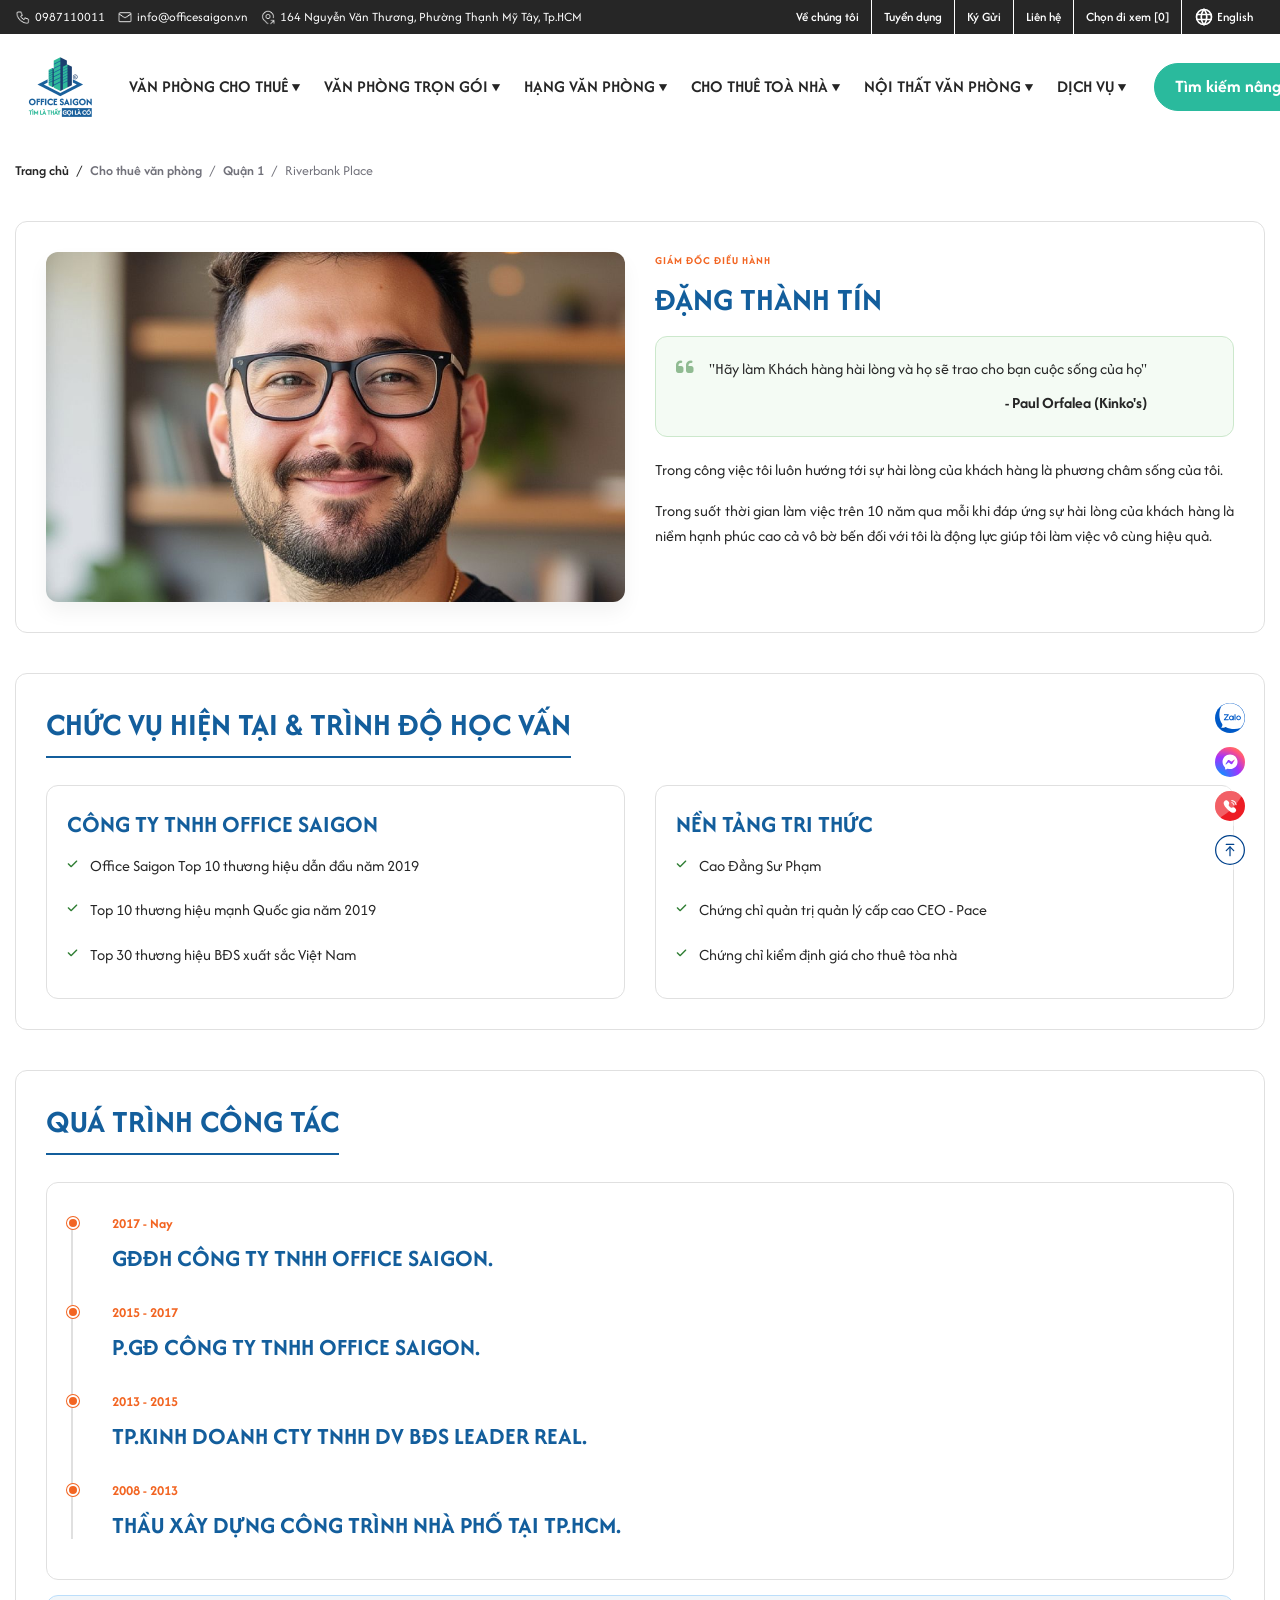
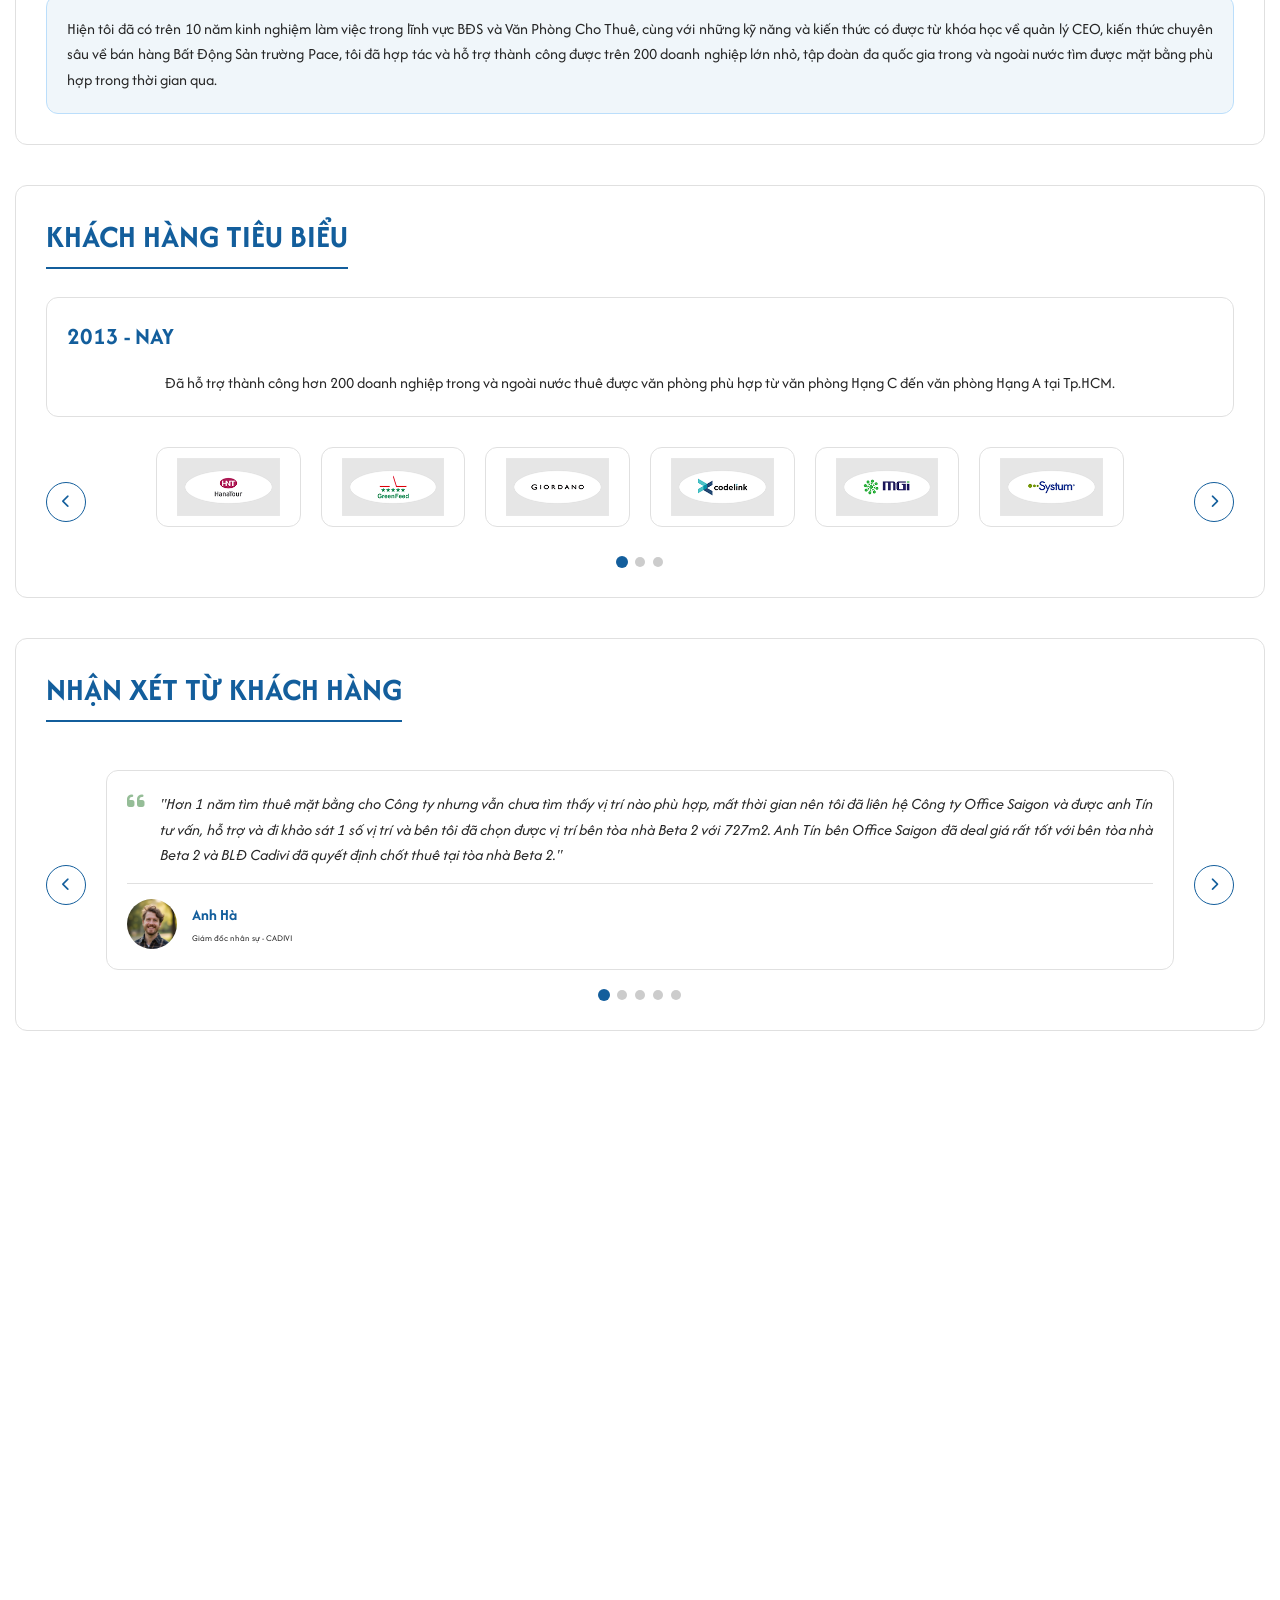
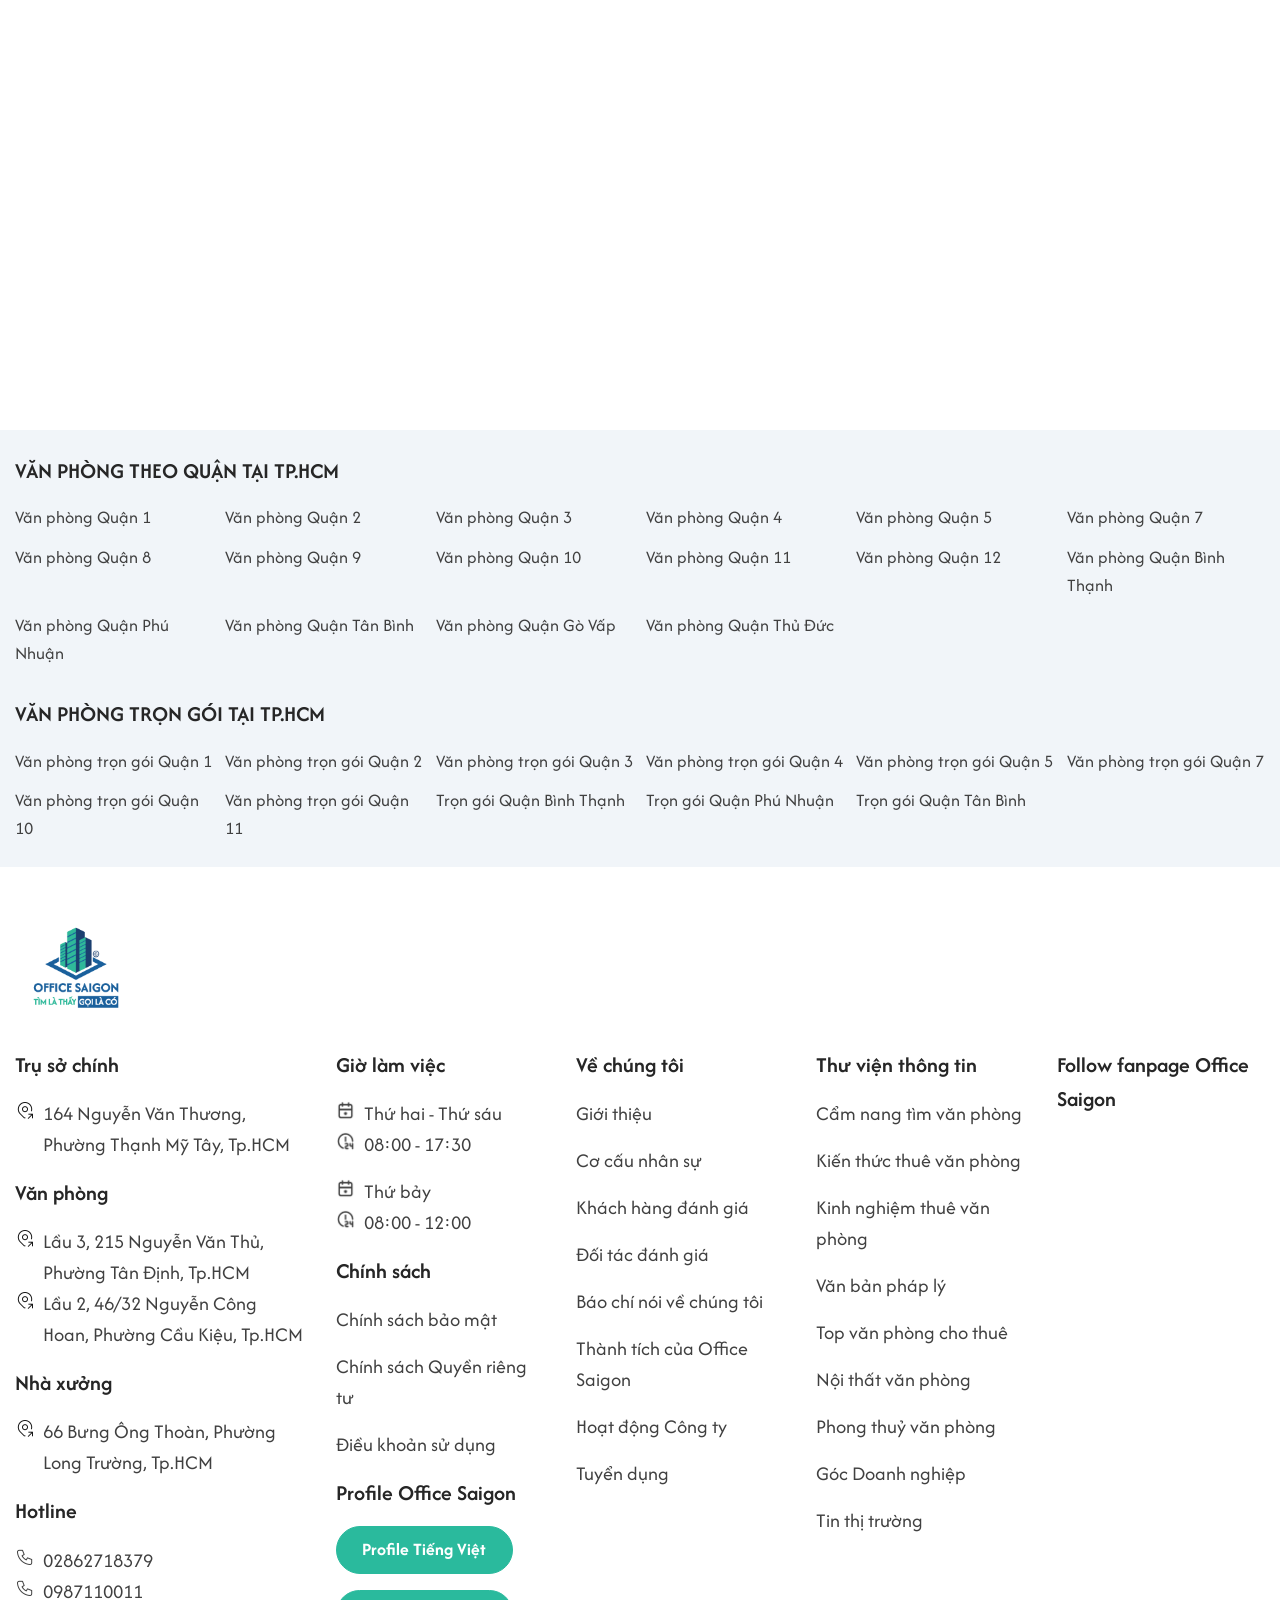
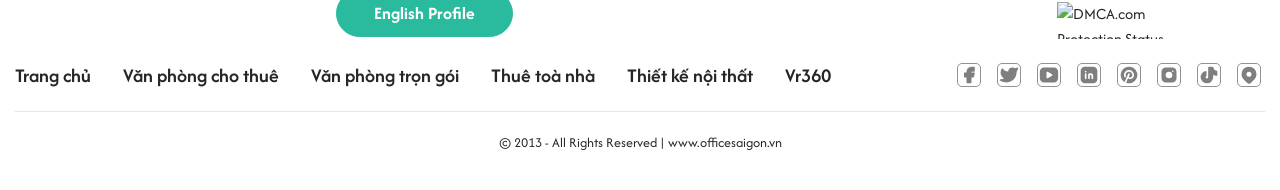
==== index.html @ 9b139719 "first commit" ====
<!DOCTYPE html>
<html lang="vi">

<head itemid="https://www.officesaigon.vn/toa-nha-le-meridien-saigon.html">
  <meta charset="utf-8">
  <meta name="viewport" content="width=device-width, initial-scale=1.0" />
  <meta http-equiv="Content-Type" content="text/html; charset=UTF-8">
  <meta http-equiv="X-UA-Compatible" content="IE=edge">
  <link rel="alternate" href="https://www.officesaigon.vn/toa-nha-le-meridien-saigon.html" hreflang="vi" />
  <link rel="alternate" href="https://www.officeforrent.vn/le-meridien-saigon.html" hreflang="en" />
  <script type="text/javascript">
    var root = ''
      , $current_url = 'https://www.officesaigon.vn/toa-nha-le-meridien-saigon.html'
      , id_ass = 'MTg3OF9fX19fY29udGVudF9fX19fMQ';
  </script>
  <title>Đặng Thành Tín | Giám đốc điều hành Office Saigon</title>

  <style>
    * {
      font-family: 'Afacad', sans-serif !important;
    }
  </style>
  <style>
    i.fa,
    i.fas,
    i.far,
    i.fal,
    i.fab,
    i[class^="fa-"],
    i[class*=" fa-"] {
      font-family: 'MyFontFontAwesome', 'Font Awesome 6 Pro', sans-serif !important;
    }
  </style>
  <link rel="stylesheet" href="./template/Default/assets/font/Afacad/stylesheet1.css">
  <link rel="stylesheet" href="./template/Default/assets/library/fontawesome/css/all.css">
  <link rel="stylesheet" href="./template/Default/assets/library/fontawesome/fontawesome/fontawesome1.css">
  <!-- <link rel="stylesheet" href="./template/Default/assets/library/aos/aos.css"> -->
  <link rel="stylesheet" href="./template/Default/assets/library/swiper/swiper-bundle.min.css">
  <link rel="stylesheet" href="./template/Default/assets/library/select2/select2.min.css">
  <link rel="stylesheet" href="./template/Default/assets/library/gallery/lightgallery.min.css">
  <link rel="stylesheet" href="./template/Default/assets/library/fancybox/fancybox.css">
  <link rel="stylesheet" href="./template/Default/assets/library/magnific/magnific-popup.css">
  <link rel="stylesheet" href="./template/Default/assets/library/datepicker/jquery-ui.css">
  <link rel="stylesheet" href="./template/Default/assets/library/splitting/splitting.css">
  <link rel="stylesheet" href="./template/Default/assets/library/splide/splide.min.css">
  <link rel="stylesheet" href="./template/Default/assets/library/cus_osg/cus_css_osg.css">
  <link rel="stylesheet" href="./template/Default/assets/library/cus_osg/youtube-modal-lazyload/youtube-modal.css">
  <link rel="stylesheet" href="./template/Default/css/style.css">
  <link rel="stylesheet" href="./template/Default/css/backdoor.css">
  <link rel="stylesheet" href="./template/Default/css/style-new2.css">


  <script src="./template/Default/assets/library/jquery/jquery.js"></script>
  <link rel="manifest" href="/manifest.json">
</head>

<body class="mainbody">
  <!-- header -->
  <div id="snow-root" aria-hidden="true"></div>
  <header class="header" id="mas-header">
    <div class="header-wrap">
      <div class="header-top">
        <div class="container">
          <div class="header-top-in">
            <div class="header-top-left">
              <div class="header-lcat">
                <div class="header-lcat-it">
                  <img src="./template/Default/assets/images/icon-1.png" alt="phone" loading="eager" width="20"
                    height="20" />
                  <div class="des">
                    <a class="txt" href="tel:0987110011" rel="nofollow"
                      onclick="gtag('event', 'click_hotline', {method: 'tel'});">0987110011</a>
                  </div>
                </div>
                <div class="header-lcat-it">
                  <img src="./template/Default/assets/images/icon-2.png" alt="email" loading="eager" width="20"
                    height="20" />
                  <div class="des">
                    <a class="txt" href="javascript:void(0);">info@officesaigon.vn</a>
                  </div>
                </div>
                <div class="header-lcat-it">
                  <img src="./template/Default/assets/images/icon-3.png" alt="address" loading="eager" width="20"
                    height="20" />
                  <div class="des">
                    <a class="txt" href="javascript:void(0);">164 Nguyễn Văn Thương, Phường Thạnh Mỹ Tây, Tp.HCM</a>
                  </div>
                </div>
              </div>
            </div>
            <div class="header-top-right">
              <ul class="menu-list">
                <li class="menu-item">
                  <a class="menu-link" href="javascript:void(0);" title="Về Office Saigon"
                    onclick="window.open('../gioi-thieu.html','_parent')">Về chúng tôi</a>
                </li>
                <li class="menu-item">
                  <a class="menu-link" href="javascript:void(0);" title="Office Saigon Tuyển Dụng"
                    onclick="window.open('../office-saigon-tuyen-dung.html','_parent')">Tuyển dụng</a>
                </li>
                <li class="menu-item">
                  <a class="menu-link" href="javascript:void(0);" title="Ký gửi sản phẩm"
                    onclick="window.open('../ky-gui.html','_parent')">Ký Gửi</a>
                </li>
                <li class="menu-item">
                  <a class="menu-link" href="javascript:void(0);" title="Liên hệ Office Saigon"
                    onclick="window.open('../lien-he.html','_parent')">Liên
                    hệ</a>
                </li>
                <li class="menu-item">
                  <a class="menu-link" href="javascript:void(0);" title="Lên lịch đi xem tòa nhà văn phòng"
                    onclick="window.open('../cart.html','_blank')">Chọn đi xem [0]</a>
                </li>
                <li class="menu-item">
                  <a class="menu-link" title="English / Vietnamese" target="_blank"
                    onclick="window.open('https://www.officeforrent.vn/le-meridien-saigon.html','_blank')">
                    <img src="./template/Default/assets/images/world.svg" alt="language En / Vi" loading="eager"
                      width="20" height="20" />&nbsp;English
                  </a>
                </li>
              </ul>
            </div>
          </div>
        </div>
      </div>
      <div class="header-flex">
        <div class="container">
          <div class="header-flex-in">
            <div class="header-left">
              <div class="header-logo">
                <a class="header-logo-link custom-logo-link" href="/">
                  <img src="./template/Default/assets/images/logo.png" alt="logo Office Saigon" loading="eager"
                    width="90" height="90" fetchpriority="high" />
                </a>
              </div>
            </div>
            <div class="header-nav">
              <div class="menu-nav">
                <ul class="menu-list">
                  <li class="menu-item dropdown menu-item-ctvp">
                    <a class="menu-link" href="../cho-thue-van-phong.html" title="Cho Thuê Văn Phòng Tại Tp.HCM">
                      Văn phòng
                      cho thuê <span class="icon_menu_arrow" loading="eager" width="12" height="12">▼</span>
                    </a>
                    <ul class="menu-list">
                      <li class="menu-item menu-item-active">
                        <a class="menu-link" href="javascript:void(0);">
                          Khu vực <span class="icon_menu_arrow" loading="eager" width="12" height="12"
                            style="rotate: -90deg;">▼</span>
                        </a>
                        <ul class="menu-list menu-list-level2 menu-list-khuvuc">
                          <li class="has-cache menu-item menu-item-level2">
                            <a class="menu-link" href="../van-phong-cho-thue-quan-1.html"
                              title="Cho Thuê Văn Phòng Quận 1">Văn phòng cho thuê Quận 1</a>
                          </li>
                          <li class="has-cache menu-item menu-item-level2">
                            <a class="menu-link" href="../van-phong-cho-thue-quan-2.html"
                              title="Cho Thuê Văn Phòng Quận 2">Văn phòng cho thuê Quận 2</a>
                          </li>
                          <li class="has-cache menu-item menu-item-level2">
                            <a class="menu-link" href="../van-phong-cho-thue-quan-3.html"
                              title="Cho Thuê Văn Phòng Quận 3">Văn phòng cho thuê Quận 3</a>
                          </li>
                          <li class="has-cache menu-item menu-item-level2">
                            <a class="menu-link" href="../van-phong-cho-thue-quan-4.html"
                              title="Cho Thuê Văn Phòng Quận 4">Văn phòng cho thuê Quận 4</a>
                          </li>
                          <li class="has-cache menu-item menu-item-level2">
                            <a class="menu-link" href="../van-phong-cho-thue-quan-5.html"
                              title="Cho Thuê Văn Phòng Quận 5">Văn phòng cho thuê Quận 5</a>
                          </li>
                          <li class="has-cache menu-item menu-item-level2">
                            <a class="menu-link" href="../van-phong-cho-thue-quan-7.html"
                              title="Cho Thuê Văn Phòng Quận 7">Văn phòng cho thuê Quận 7</a>
                          </li>
                          <li class="has-cache menu-item menu-item-level2">
                            <a class="menu-link" href="../van-phong-cho-thue-quan-8.html"
                              title="Cho Thuê Văn Phòng Quận 8">Văn phòng cho thuê Quận 8</a>
                          </li>
                          <li class="has-cache menu-item menu-item-level2">
                            <a class="menu-link" href="../van-phong-cho-thue-quan-9.html"
                              title="Cho Thuê Văn Phòng Quận 9">Văn phòng cho thuê Quận 9</a>
                          </li>
                          <li class="has-cache menu-item menu-item-level2">
                            <a class="menu-link" href="../van-phong-cho-thue-quan-10.html"
                              title="Cho Thuê Văn Phòng Quận 10">Văn phòng cho thuê Quận 10</a>
                          </li>
                          <li class="has-cache menu-item menu-item-level2">
                            <a class="menu-link" href="../van-phong-cho-thue-quan-11.html"
                              title="Cho Thuê Văn Phòng Quận 11">Văn phòng cho thuê Quận 11</a>
                          </li>
                          <li class="has-cache menu-item menu-item-level2">
                            <a class="menu-link" href="../van-phong-cho-thue-quan-12.html"
                              title="Cho Thuê Văn Phòng Quận 12">Văn phòng cho thuê Quận 12</a>
                          </li>
                          <li class="has-cache menu-item menu-item-level2">
                            <a class="menu-link" href="../van-phong-cho-thue-quan-binh-thanh.html"
                              title="Cho Thuê Văn Phòng Quận Bình Thạnh">Văn phòng cho thuê Bình Thạnh</a>
                          </li>
                          <li class="has-cache menu-item menu-item-level2">
                            <a class="menu-link" href="../van-phong-cho-thue-quan-phu-nhuan.html"
                              title="Cho Thuê Văn Phòng Quận Phú Nhuận">Văn phòng cho thuê Phú Nhuận</a>
                          </li>
                          <li class="has-cache menu-item menu-item-level2">
                            <a class="menu-link" href="../van-phong-cho-thue-quan-tan-binh.html"
                              title="Cho Thuê Văn Phòng Quận Tân Bình">Văn phòng cho thuê Tân Bình</a>
                          </li>
                          <li class="has-cache menu-item menu-item-level2">
                            <a class="menu-link" href="../van-phong-cho-thue-quan-go-vap.html"
                              title="Cho Thuê Văn Phòng Quận Gò Vấp">Văn phòng cho thuê Quận Gò Vấp</a>
                          </li>
                          <li class="has-cache menu-item menu-item-level2">
                            <a class="menu-link" href="../van-phong-cho-thue-quan-thu-duc.html"
                              title="Cho Thuê Văn Phòng Quận Thủ Đức">Văn phòng cho thuê Quận Thủ Đức</a>
                          </li>
                        </ul>
                      </li>
                      <li class="menu-item menu-item-phuongmoi">
                        <a class="menu-link" href="javascript:void(0);">
                          Phường mới 7/2025<span class="icon_menu_arrow" loading="eager" width="12" height="12"
                            style="rotate: -90deg;">▼</span>
                        </a>
                        <ul class="menu-list menu-list-level2 menu-list-phuongmoi">
                          <li class="has-cache menu-item menu-item-level2">
                            <a class="menu-link" style="justify-content:normal;"
                              href="../van-phong-cho-thue-phuong-tan-dinh.html"
                              title="Cho Thuê Văn Phòng Phường Tân Định">
                              Phường Tân Định &nbsp;<span
                                style="color:#1a609c; font-size:1.5rem; font-style: italic;">(Quận 1)</span>
                            </a>
                          </li>
                          <li class="has-cache menu-item menu-item-level2">
                            <a class="menu-link" style="justify-content:normal;"
                              href="../van-phong-cho-thue-phuong-sai-gon.html"
                              title="Cho Thuê Văn Phòng Phường Sài Gòn">
                              Phường Sài Gòn &nbsp;<span
                                style="color:#1a609c; font-size:1.5rem; font-style: italic;">(Quận 1)</span>
                            </a>
                          </li>
                          <li class="has-cache menu-item menu-item-level2">
                            <a class="menu-link" style="justify-content:normal;"
                              href="../van-phong-cho-thue-phuong-ben-thanh.html"
                              title="Cho Thuê Văn Phòng Phường Bến Thành">
                              Phường Bến Thành &nbsp;<span
                                style="color:#1a609c; font-size:1.5rem; font-style: italic;">(Quận 1)</span>
                            </a>
                          </li>
                          <li class="has-cache menu-item menu-item-level2">
                            <a class="menu-link" style="justify-content:normal;"
                              href="../van-phong-cho-thue-phuong-cau-ong-lanh.html"
                              title="Cho Thuê Văn Phòng Phường Cầu Ông Lãnh">
                              Phường Cầu Ông Lãnh &nbsp;<span
                                style="color:#1a609c; font-size:1.5rem; font-style: italic;">(Quận 1)</span>
                            </a>
                          </li>
                          <li class="has-cache menu-item menu-item-level2">
                            <a class="menu-link" style="justify-content:normal;"
                              href="../van-phong-cho-thue-phuong-binh-trung.html"
                              title="Cho Thuê Văn Phòng Phường Bình Trưng">
                              Phường Bình Trưng &nbsp;<span
                                style="color:#1a609c; font-size:1.5rem; font-style: italic;">(Quận 2)</span>
                            </a>
                          </li>
                          <li class="has-cache menu-item menu-item-level2">
                            <a class="menu-link" style="justify-content:normal;"
                              href="../van-phong-cho-thue-phuong-cat-lai.html"
                              title="Cho Thuê Văn Phòng Phường Cát Lái">
                              Phường Cát Lái &nbsp;<span
                                style="color:#1a609c; font-size:1.5rem; font-style: italic;">(Quận 2)</span>
                            </a>
                          </li>
                          <li class="has-cache menu-item menu-item-level2">
                            <a class="menu-link" style="justify-content:normal;"
                              href="../van-phong-cho-thue-phuong-an-khanh.html"
                              title="Cho Thuê Văn Phòng Phường An Khánh">
                              Phường An Khánh &nbsp;<span
                                style="color:#1a609c; font-size:1.5rem; font-style: italic;">(Quận 2)</span>
                            </a>
                          </li>
                          <li class="has-cache menu-item menu-item-level2">
                            <a class="menu-link" style="justify-content:normal;"
                              href="../van-phong-cho-thue-phuong-xuan-hoa.html"
                              title="Cho Thuê Văn Phòng Phường Xuân Hòa">
                              Phường Xuân Hòa &nbsp;<span
                                style="color:#1a609c; font-size:1.5rem; font-style: italic;">(Quận 3)</span>
                            </a>
                          </li>
                          <li class="has-cache menu-item menu-item-level2">
                            <a class="menu-link" style="justify-content:normal;"
                              href="../van-phong-cho-thue-phuong-nhieu-loc.html"
                              title="Cho Thuê Văn Phòng Phường Nhiêu Lộc">
                              Phường Nhiêu Lộc &nbsp;<span
                                style="color:#1a609c; font-size:1.5rem; font-style: italic;">(Quận 3)</span>
                            </a>
                          </li>
                          <li class="has-cache menu-item menu-item-level2">
                            <a class="menu-link" style="justify-content:normal;"
                              href="../van-phong-cho-thue-phuong-ban-co.html" title="Cho Thuê Văn Phòng Phường Bàn Cờ">
                              Phường Bàn Cờ &nbsp;<span
                                style="color:#1a609c; font-size:1.5rem; font-style: italic;">(Quận 3)</span>
                            </a>
                          </li>
                          <li class="has-cache menu-item menu-item-level2">
                            <a class="menu-link" style="justify-content:normal;"
                              href="../van-phong-cho-thue-phuong-vinh-hoi.html"
                              title="Cho Thuê Văn Phòng Phường Vĩnh Hội">
                              Phường Vĩnh Hội &nbsp;<span
                                style="color:#1a609c; font-size:1.5rem; font-style: italic;">(Quận 4)</span>
                            </a>
                          </li>
                          <li class="has-cache menu-item menu-item-level2">
                            <a class="menu-link" style="justify-content:normal;"
                              href="../van-phong-cho-thue-phuong-khanh-hoi.html"
                              title="Cho Thuê Văn Phòng Phường Khánh Hội">
                              Phường Khánh Hội &nbsp;<span
                                style="color:#1a609c; font-size:1.5rem; font-style: italic;">(Quận 4)</span>
                            </a>
                          </li>
                          <li class="has-cache menu-item menu-item-level2">
                            <a class="menu-link" style="justify-content:normal;"
                              href="../van-phong-cho-thue-phuong-xom-chieu.html"
                              title="Cho Thuê Văn Phòng Phường Xóm Chiếu">
                              Phường Xóm Chiếu &nbsp;<span
                                style="color:#1a609c; font-size:1.5rem; font-style: italic;">(Quận 4)</span>
                            </a>
                          </li>
                          <li class="has-cache menu-item menu-item-level2">
                            <a class="menu-link" style="justify-content:normal;"
                              href="../van-phong-cho-thue-phuong-cho-quan.html"
                              title="Cho Thuê Văn Phòng Phường Chợ Quán">
                              Phường Chợ Quán &nbsp;<span
                                style="color:#1a609c; font-size:1.5rem; font-style: italic;">(Quận 5)</span>
                            </a>
                          </li>
                          <li class="has-cache menu-item menu-item-level2">
                            <a class="menu-link" style="justify-content:normal;"
                              href="../van-phong-cho-thue-phuong-an-dong.html"
                              title="Cho Thuê Văn Phòng Phường An Đông">
                              Phường An Đông &nbsp;<span
                                style="color:#1a609c; font-size:1.5rem; font-style: italic;">(Quận 5)</span>
                            </a>
                          </li>
                          <li class="has-cache menu-item menu-item-level2">
                            <a class="menu-link" style="justify-content:normal;"
                              href="../van-phong-cho-thue-phuong-cho-lon.html"
                              title="Cho Thuê Văn Phòng Phường Chợ Lớn">
                              Phường Chợ Lớn &nbsp;<span
                                style="color:#1a609c; font-size:1.5rem; font-style: italic;">(Quận 5)</span>
                            </a>
                          </li>
                          <li class="has-cache menu-item menu-item-level2">
                            <a class="menu-link" style="justify-content:normal;"
                              href="../van-phong-cho-thue-phuong-tan-hung.html"
                              title="Cho Thuê Văn Phòng Phường Tân Hưng">
                              Phường Tân Hưng &nbsp;<span
                                style="color:#1a609c; font-size:1.5rem; font-style: italic;">(Quận 7)</span>
                            </a>
                          </li>
                          <li class="has-cache menu-item menu-item-level2">
                            <a class="menu-link" style="justify-content:normal;"
                              href="../van-phong-cho-thue-phuong-tan-my.html" title="Cho Thuê Văn Phòng Phường Tân Mỹ">
                              Phường Tân Mỹ &nbsp;<span
                                style="color:#1a609c; font-size:1.5rem; font-style: italic;">(Quận 7)</span>
                            </a>
                          </li>
                          <li class="has-cache menu-item menu-item-level2">
                            <a class="menu-link" style="justify-content:normal;"
                              href="../van-phong-cho-thue-phuong-tan-thuan.html"
                              title="Cho Thuê Văn Phòng Phường Tân Thuận">
                              Phường Tân Thuận &nbsp;<span
                                style="color:#1a609c; font-size:1.5rem; font-style: italic;">(Quận 7)</span>
                            </a>
                          </li>
                          <li class="has-cache menu-item menu-item-level2">
                            <a class="menu-link" style="justify-content:normal;"
                              href="../van-phong-cho-thue-phuong-phu-thuan.html"
                              title="Cho Thuê Văn Phòng Phường Phú Thuận">
                              Phường Phú Thuận &nbsp;<span
                                style="color:#1a609c; font-size:1.5rem; font-style: italic;">(Quận 7)</span>
                            </a>
                          </li>
                          <li class="has-cache menu-item menu-item-level2">
                            <a class="menu-link" style="justify-content:normal;"
                              href="../van-phong-cho-thue-phuong-chanh-hung.html"
                              title="Cho Thuê Văn Phòng Phường Chánh Hưng">
                              Phường Chánh Hưng &nbsp;<span
                                style="color:#1a609c; font-size:1.5rem; font-style: italic;">(Quận 8)</span>
                            </a>
                          </li>
                          <li class="has-cache menu-item menu-item-level2">
                            <a class="menu-link" style="justify-content:normal;"
                              href="../van-phong-cho-thue-phuong-binh-dong.html"
                              title="Cho Thuê Văn Phòng Phường Bình Đông">
                              Phường Bình Đông &nbsp;<span
                                style="color:#1a609c; font-size:1.5rem; font-style: italic;">(Quận 8)</span>
                            </a>
                          </li>
                          <li class="has-cache menu-item menu-item-level2">
                            <a class="menu-link" style="justify-content:normal;"
                              href="../van-phong-cho-thue-phuong-phu-dinh.html"
                              title="Cho Thuê Văn Phòng Phường Phú Định">
                              Phường Phú Định &nbsp;<span
                                style="color:#1a609c; font-size:1.5rem; font-style: italic;">(Quận 8)</span>
                            </a>
                          </li>
                          <li class="has-cache menu-item menu-item-level2">
                            <a class="menu-link" style="justify-content:normal;"
                              href="../van-phong-cho-thue-phuong-tang-nhon-phu.html"
                              title="Cho Thuê Văn Phòng Phường Tăng Nhơn Phú">
                              Phường Tăng Nhơn Phú &nbsp;<span
                                style="color:#1a609c; font-size:1.5rem; font-style: italic;">(Quận 9)</span>
                            </a>
                          </li>
                          <li class="has-cache menu-item menu-item-level2">
                            <a class="menu-link" style="justify-content:normal;"
                              href="../van-phong-cho-thue-phuong-phuoc-long.html"
                              title="Cho Thuê Văn Phòng Phường Phước Long">
                              Phường Phước Long &nbsp;<span
                                style="color:#1a609c; font-size:1.5rem; font-style: italic;">(Quận 9)</span>
                            </a>
                          </li>
                          <li class="has-cache menu-item menu-item-level2">
                            <a class="menu-link" style="justify-content:normal;"
                              href="../van-phong-cho-thue-phuong-long-truong.html"
                              title="Cho Thuê Văn Phòng Phường Long Trường">
                              Phường Long Trường &nbsp;<span
                                style="color:#1a609c; font-size:1.5rem; font-style: italic;">(Quận 9)</span>
                            </a>
                          </li>
                          <li class="has-cache menu-item menu-item-level2">
                            <a class="menu-link" style="justify-content:normal;"
                              href="../van-phong-cho-thue-phuong-hoa-hung.html"
                              title="Cho Thuê Văn Phòng Phường Hòa Hưng">
                              Phường Hòa Hưng &nbsp;<span
                                style="color:#1a609c; font-size:1.5rem; font-style: italic;">(Quận 10)</span>
                            </a>
                          </li>
                          <li class="has-cache menu-item menu-item-level2">
                            <a class="menu-link" style="justify-content:normal;"
                              href="../van-phong-cho-thue-phuong-vuon-lai.html"
                              title="Cho Thuê Văn Phòng Phường Vườn Lài">
                              Phường Vườn Lài &nbsp;<span
                                style="color:#1a609c; font-size:1.5rem; font-style: italic;">(Quận 10)</span>
                            </a>
                          </li>
                          <li class="has-cache menu-item menu-item-level2">
                            <a class="menu-link" style="justify-content:normal;"
                              href="../van-phong-cho-thue-phuong-dien-hong.html"
                              title="Cho Thuê Văn Phòng Phường Diên Hồng">
                              Phường Diên Hồng &nbsp;<span
                                style="color:#1a609c; font-size:1.5rem; font-style: italic;">(Quận 10)</span>
                            </a>
                          </li>
                          <li class="has-cache menu-item menu-item-level2">
                            <a class="menu-link" style="justify-content:normal;"
                              href="../van-phong-cho-thue-phuong-hoa-binh.html"
                              title="Cho Thuê Văn Phòng Phường Hòa Bình">
                              Phường Hòa Bình &nbsp;<span
                                style="color:#1a609c; font-size:1.5rem; font-style: italic;">(Quận 11)</span>
                            </a>
                          </li>
                          <li class="has-cache menu-item menu-item-level2">
                            <a class="menu-link" style="justify-content:normal;"
                              href="../van-phong-cho-thue-phuong-phu-tho.html"
                              title="Cho Thuê Văn Phòng Phường Phú Thọ">
                              Phường Phú Thọ &nbsp;<span
                                style="color:#1a609c; font-size:1.5rem; font-style: italic;">(Quận 11)</span>
                            </a>
                          </li>
                          <li class="has-cache menu-item menu-item-level2">
                            <a class="menu-link" style="justify-content:normal;"
                              href="../van-phong-cho-thue-phuong-binh-thoi.html"
                              title="Cho Thuê Văn Phòng Phường Bình Thới">
                              Phường Bình Thới &nbsp;<span
                                style="color:#1a609c; font-size:1.5rem; font-style: italic;">(Quận 11)</span>
                            </a>
                          </li>
                          <li class="has-cache menu-item menu-item-level2">
                            <a class="menu-link" style="justify-content:normal;"
                              href="../van-phong-cho-thue-phuong-minh-phung.html"
                              title="Cho Thuê Văn Phòng Phường Minh Phụng">
                              Phường Minh Phụng &nbsp;<span
                                style="color:#1a609c; font-size:1.5rem; font-style: italic;">(Quận 11)</span>
                            </a>
                          </li>
                          <li class="has-cache menu-item menu-item-level2">
                            <a class="menu-link" style="justify-content:normal;"
                              href="../van-phong-cho-thue-phuong-dong-hung-thuan.html"
                              title="Cho Thuê Văn Phòng Phường Đông Hưng Thuận">
                              Phường Đông Hưng Thuận &nbsp;<span
                                style="color:#1a609c; font-size:1.5rem; font-style: italic;">(Quận 12)</span>
                            </a>
                          </li>
                          <li class="has-cache menu-item menu-item-level2">
                            <a class="menu-link" style="justify-content:normal;"
                              href="../van-phong-cho-thue-phuong-trung-my-tay.html"
                              title="Cho Thuê Văn Phòng Phường Trung Mỹ Tây">
                              Phường Trung Mỹ Tây &nbsp;<span
                                style="color:#1a609c; font-size:1.5rem; font-style: italic;">(Quận 12)</span>
                            </a>
                          </li>
                          <li class="has-cache menu-item menu-item-level2">
                            <a class="menu-link" style="justify-content:normal;"
                              href="../van-phong-cho-thue-phuong-linh-xuan.html"
                              title="Cho Thuê Văn Phòng Phường Linh Xuân">
                              Phường Linh Xuân &nbsp;<span
                                style="color:#1a609c; font-size:1.5rem; font-style: italic;">(Thủ Đức)</span>
                            </a>
                          </li>
                          <li class="has-cache menu-item menu-item-level2">
                            <a class="menu-link" style="justify-content:normal;"
                              href="../van-phong-cho-thue-phuong-hiep-binh.html"
                              title="Cho Thuê Văn Phòng Phường Hiệp Bình">
                              Phường Hiệp Bình &nbsp;<span
                                style="color:#1a609c; font-size:1.5rem; font-style: italic;">(Thủ Đức)</span>
                            </a>
                          </li>
                          <li class="has-cache menu-item menu-item-level2">
                            <a class="menu-link" style="justify-content:normal;"
                              href="../van-phong-cho-thue-phuong-thu-duc.html"
                              title="Cho Thuê Văn Phòng Phường Thủ Đức">
                              Phường Thủ Đức &nbsp;<span
                                style="color:#1a609c; font-size:1.5rem; font-style: italic;">(Thủ Đức)</span>
                            </a>
                          </li>
                          <li class="has-cache menu-item menu-item-level2">
                            <a class="menu-link" style="justify-content:normal;"
                              href="../van-phong-cho-thue-phuong-gia-dinh.html"
                              title="Cho Thuê Văn Phòng Phường Gia Định">
                              Phường Gia Định &nbsp;<span
                                style="color:#1a609c; font-size:1.5rem; font-style: italic;">(Bình Thạnh)</span>
                            </a>
                          </li>
                          <li class="has-cache menu-item menu-item-level2">
                            <a class="menu-link" style="justify-content:normal;"
                              href="../van-phong-cho-thue-phuong-binh-thanh.html"
                              title="Cho Thuê Văn Phòng Phường Bình Thạnh">
                              Phường Bình Thạnh &nbsp;<span
                                style="color:#1a609c; font-size:1.5rem; font-style: italic;">(Bình Thạnh)</span>
                            </a>
                          </li>
                          <li class="has-cache menu-item menu-item-level2">
                            <a class="menu-link" style="justify-content:normal;"
                              href="../van-phong-cho-thue-phuong-binh-loi-trung.html"
                              title="Cho Thuê Văn Phòng Phường Bình Lợi Trung">
                              Phường Bình Lợi Trung &nbsp;<span
                                style="color:#1a609c; font-size:1.5rem; font-style: italic;">(Bình Thạnh)</span>
                            </a>
                          </li>
                          <li class="has-cache menu-item menu-item-level2">
                            <a class="menu-link" style="justify-content:normal;"
                              href="../van-phong-cho-thue-phuong-thanh-my-tay.html"
                              title="Cho Thuê Văn Phòng Phường Thạnh Mỹ Tây">
                              Phường Thạnh Mỹ Tây &nbsp;<span
                                style="color:#1a609c; font-size:1.5rem; font-style: italic;">(Bình Thạnh)</span>
                            </a>
                          </li>
                          <li class="has-cache menu-item menu-item-level2">
                            <a class="menu-link" style="justify-content:normal;"
                              href="../van-phong-cho-thue-phuong-tan-son-hoa.html"
                              title="Cho Thuê Văn Phòng Phường Tân Sơn Hòa">
                              Phường Tân Sơn Hòa &nbsp;<span
                                style="color:#1a609c; font-size:1.5rem; font-style: italic;">(Tân Bình)</span>
                            </a>
                          </li>
                          <li class="has-cache menu-item menu-item-level2">
                            <a class="menu-link" style="justify-content:normal;"
                              href="../van-phong-cho-thue-phuong-tan-son-nhat.html"
                              title="Cho Thuê Văn Phòng Phường Tân Sơn Nhất">
                              Phường Tân Sơn Nhất &nbsp;<span
                                style="color:#1a609c; font-size:1.5rem; font-style: italic;">(Tân Bình)</span>
                            </a>
                          </li>
                          <li class="has-cache menu-item menu-item-level2">
                            <a class="menu-link" style="justify-content:normal;"
                              href="../van-phong-cho-thue-phuong-tan-hoa.html"
                              title="Cho Thuê Văn Phòng Phường Tân Hòa">
                              Phường Tân Hòa &nbsp;<span
                                style="color:#1a609c; font-size:1.5rem; font-style: italic;">(Tân Bình)</span>
                            </a>
                          </li>
                          <li class="has-cache menu-item menu-item-level2">
                            <a class="menu-link" style="justify-content:normal;"
                              href="../van-phong-cho-thue-phuong-bay-hien.html"
                              title="Cho Thuê Văn Phòng Phường Bảy Hiền">
                              Phường Bảy Hiền &nbsp;<span
                                style="color:#1a609c; font-size:1.5rem; font-style: italic;">(Tân Bình)</span>
                            </a>
                          </li>
                          <li class="has-cache menu-item menu-item-level2">
                            <a class="menu-link" style="justify-content:normal;"
                              href="../van-phong-cho-thue-phuong-tan-binh.html"
                              title="Cho Thuê Văn Phòng Phường Tân Bình">
                              Phường Tân Bình &nbsp;<span
                                style="color:#1a609c; font-size:1.5rem; font-style: italic;">(Tân Bình)</span>
                            </a>
                          </li>
                          <li class="has-cache menu-item menu-item-level2">
                            <a class="menu-link" style="justify-content:normal;"
                              href="../van-phong-cho-thue-phuong-duc-nhuan.html"
                              title="Cho Thuê Văn Phòng Phường Đức Nhuận">
                              Phường Đức Nhuận &nbsp;<span
                                style="color:#1a609c; font-size:1.5rem; font-style: italic;">(Phú Nhuận)</span>
                            </a>
                          </li>
                          <li class="has-cache menu-item menu-item-level2">
                            <a class="menu-link" style="justify-content:normal;"
                              href="../van-phong-cho-thue-phuong-cau-kieu.html"
                              title="Cho Thuê Văn Phòng Phường Cầu Kiệu">
                              Phường Cầu Kiệu &nbsp;<span
                                style="color:#1a609c; font-size:1.5rem; font-style: italic;">(Phú Nhuận)</span>
                            </a>
                          </li>
                          <li class="has-cache menu-item menu-item-level2">
                            <a class="menu-link" style="justify-content:normal;"
                              href="../van-phong-cho-thue-phuong-phu-nhuan.html"
                              title="Cho Thuê Văn Phòng Phường Phú Nhuận">
                              Phường Phú Nhuận &nbsp;<span
                                style="color:#1a609c; font-size:1.5rem; font-style: italic;">(Phú Nhuận)</span>
                            </a>
                          </li>
                          <li class="has-cache menu-item menu-item-level2">
                            <a class="menu-link" style="justify-content:normal;"
                              href="../van-phong-cho-thue-phuong-hanh-thong.html"
                              title="Cho Thuê Văn Phòng Phường Hạnh Thông">
                              Phường Hạnh Thông &nbsp;<span
                                style="color:#1a609c; font-size:1.5rem; font-style: italic;">(Gò Vấp)</span>
                            </a>
                          </li>
                          <li class="has-cache menu-item menu-item-level2">
                            <a class="menu-link" style="justify-content:normal;"
                              href="../van-phong-cho-thue-phuong-go-vap.html" title="Cho Thuê Văn Phòng Phường Gò Vấp">
                              Phường Gò Vấp &nbsp;<span style="color:#1a609c; font-size:1.5rem; font-style: italic;">(Gò
                                Vấp)</span>
                            </a>
                          </li>
                          <li class="menu-item menu-item-level2">
                            <a class="menu-link" href="javascript:void(0);">&nbsp;</a>
                          </li>
                        </ul>
                      </li>
                      <li class="menu-item menu-item-hangvp cus_hide">
                        <a class="menu-link" href="javascript:void(0);">
                          Hạng văn phòng<span class="icon_menu_arrow" loading="eager" width="12" height="12"
                            style="rotate: -90deg;">▼</span>
                        </a>
                        <ul class="menu-list menu-list-level2 menu-list-hangvp">
                          <li class="menu-item menu-item-level2">
                            <a class="menu-link" href="../van-phong-hang-a.html" title="Cho Thuê Văn Phòng Hạng A">Văn
                              phòng hạng A </a>
                          </li>
                          <li class="menu-item menu-item-level2">
                            <a class="menu-link" href="../van-phong-hang-b.html" title="Cho Thuê Văn Phòng Hạng B">Văn
                              phòng hạng B </a>
                          </li>
                          <li class="menu-item menu-item-level2">
                            <a class="menu-link" href="../van-phong-hang-c.html" title="Cho Thuê Văn Phòng Hạng C">Văn
                              phòng hạng C </a>
                          </li>
                          <li class="menu-item menu-item-level2">
                            <a class="menu-link" href="../van-phong-gia-re.html" title="Cho Thuê Văn Giá Rẻ">Văn
                              phòng giá rẻ </a>
                          </li>
                        </ul>
                      </li>
                    </ul>
                  </li>
                  <li class="menu-item dropdown menu-item-vptg">
                    <a class="menu-link" href="../thue-van-phong-tron-goi.html"
                      title="Cho Thuê Văn Phòng Trọn Gói Tại Tp.HCM">
                      Văn phòng trọn gói <span class="icon_menu_arrow" loading="eager" width="12" height="12">▼</span>
                    </a>
                    <ul class="menu-list">
                      <li class="menu-item menu-item-active">
                        <a class="menu-link" href="javascript:void(0);">
                          Khu vực <span class="icon_menu_arrow" loading="eager" width="12" height="12"
                            style="rotate: -90deg;">▼</span>
                        </a>
                        <ul class="menu-list menu-list-level2 menu-list-khuvuc">
                          <li class="has-cache menu-item menu-item-level2">
                            <a class="menu-link" href="../van-phong-tron-goi-quan-1.html"
                              title="Cho Thuê Văn Phòng Trọn Gói Quận 1">Văn phòng trọn gói Quận 1</a>
                          </li>
                          <li class="has-cache menu-item menu-item-level2">
                            <a class="menu-link" href="../van-phong-tron-goi-quan-2.html"
                              title="Cho Thuê Văn Phòng Trọn Gói Quận 2">Văn phòng trọn gói Quận 2</a>
                          </li>
                          <li class="has-cache menu-item menu-item-level2">
                            <a class="menu-link" href="../van-phong-tron-goi-quan-3.html"
                              title="Cho Thuê Văn Phòng Trọn Gói Quận 3">Văn phòng trọn gói Quận 3</a>
                          </li>
                          <li class="has-cache menu-item menu-item-level2">
                            <a class="menu-link" href="../van-phong-tron-goi-quan-4.html"
                              title="Cho Thuê Văn Phòng Trọn Gói Quận 4">Văn phòng trọn gói Quận 4</a>
                          </li>
                          <li class="has-cache menu-item menu-item-level2">
                            <a class="menu-link" href="../van-phong-tron-goi-quan-5.html"
                              title="Cho Thuê Văn Phòng Trọn Gói Quận 5">Văn phòng trọn gói Quận 5</a>
                          </li>
                          <li class="has-cache menu-item menu-item-level2">
                            <a class="menu-link" href="../van-phong-tron-goi-quan-7.html"
                              title="Cho Thuê Văn Phòng Trọn Gói Quận 7">Văn phòng trọn gói Quận 7</a>
                          </li>
                          <li class="has-cache menu-item menu-item-level2">
                            <a class="menu-link" href="../van-phong-tron-goi-quan-10.html"
                              title="Cho Thuê Văn Phòng Trọn Gói Quận 10">Văn phòng trọn gói Quận 10</a>
                          </li>
                          <li class="has-cache menu-item menu-item-level2">
                            <a class="menu-link" href="../van-phong-tron-goi-quan-11.html"
                              title="Cho Thuê Văn Phòng Trọn Gói Quận 11">Văn phòng trọn gói Quận 11</a>
                          </li>
                          <li class="has-cache menu-item menu-item-level2">
                            <a class="menu-link" href="../van-phong-tron-goi-quan-binh-thanh.html"
                              title="Cho Thuê Văn Phòng Trọn Gói Quận Bình Thạnh">Trọn gói Quận Bình Thạnh</a>
                          </li>
                          <li class="has-cache menu-item menu-item-level2">
                            <a class="menu-link" href="../van-phong-tron-goi-quan-phu-nhuan.html"
                              title="Cho Thuê Văn Phòng Trọn Gói Quận Phú Nhuận">Trọn gói Quận Phú Nhuận</a>
                          </li>
                          <li class="has-cache menu-item menu-item-level2">
                            <a class="menu-link" href="../van-phong-tron-goi-quan-tan-binh.html"
                              title="Cho Thuê Văn Phòng Trọn Gói Quận Tân Bình">Trọn gói Quận Tân Bình</a>
                          </li>
                          <li class="menu-item menu-item-level2">
                            <a class="menu-link" href="javascript:void(0);">&nbsp;</a>
                          </li>
                          <li class="menu-item menu-item-level2">
                            <a class="menu-link" href="javascript:void(0);">&nbsp;</a>
                          </li>
                        </ul>
                      </li>
                      <li class="menu-item menu-item-phuongmoi">
                        <a class="menu-link" href="javascript:void(0);">
                          Phường mới 7/2025<span class="icon_menu_arrow" loading="eager" width="12" height="12"
                            style="rotate: -90deg;">▼</span>
                        </a>
                        <ul class="menu-list menu-list-level2 menu-list-phuongmoi">
                          <li class="has-cache menu-item menu-item-level2">
                            <a class="menu-link" style="justify-content:normal;"
                              href="../van-phong-tron-goi-phuong-tan-dinh.html"
                              title="Cho Thuê Văn Phòng Trọn Gói Phường Tân Định">
                              Phường Tân Định &nbsp;<span
                                style="color:#1a609c; font-size:1.5rem; font-style: italic;"></span>
                            </a>
                          </li>
                          <li class="has-cache menu-item menu-item-level2">
                            <a class="menu-link" style="justify-content:normal;"
                              href="../van-phong-tron-goi-phuong-sai-gon.html"
                              title="Cho Thuê Văn Phòng Trọn Gói Phường Sài Gòn">
                              Phường Sài Gòn &nbsp;<span
                                style="color:#1a609c; font-size:1.5rem; font-style: italic;"></span>
                            </a>
                          </li>
                          <li class="has-cache menu-item menu-item-level2">
                            <a class="menu-link" style="justify-content:normal;"
                              href="../van-phong-tron-goi-phuong-ben-thanh.html"
                              title="Cho Thuê Văn Phòng Trọn Gói Phường Bến Thành">
                              Phường Bến Thành &nbsp;<span
                                style="color:#1a609c; font-size:1.5rem; font-style: italic;"></span>
                            </a>
                          </li>
                          <li class="has-cache menu-item menu-item-level2">
                            <a class="menu-link" style="justify-content:normal;"
                              href="../van-phong-tron-goi-phuong-cau-ong-lanh.html"
                              title="Cho Thuê Văn Phòng Trọn Gói Phường Cầu Ông Lãnh">
                              Phường Cầu Ông Lãnh &nbsp;<span
                                style="color:#1a609c; font-size:1.5rem; font-style: italic;"></span>
                            </a>
                          </li>
                          <li class="has-cache menu-item menu-item-level2">
                            <a class="menu-link" style="justify-content:normal;"
                              href="../van-phong-tron-goi-phuong-cat-lai.html"
                              title="Cho Thuê Văn Phòng Trọn Gói Phường Cát Lái">
                              Phường Cát Lái &nbsp;<span
                                style="color:#1a609c; font-size:1.5rem; font-style: italic;"></span>
                            </a>
                          </li>
                          <li class="has-cache menu-item menu-item-level2">
                            <a class="menu-link" style="justify-content:normal;"
                              href="../van-phong-tron-goi-phuong-an-khanh.html"
                              title="Cho Thuê Văn Phòng Trọn Gói Phường An Khánh">
                              Phường An Khánh &nbsp;<span
                                style="color:#1a609c; font-size:1.5rem; font-style: italic;"></span>
                            </a>
                          </li>
                          <li class="has-cache menu-item menu-item-level2">
                            <a class="menu-link" style="justify-content:normal;"
                              href="../van-phong-tron-goi-phuong-xuan-hoa.html"
                              title="Cho Thuê Văn Phòng Trọn Gói Phường Xuân Hòa">
                              Phường Xuân Hòa &nbsp;<span
                                style="color:#1a609c; font-size:1.5rem; font-style: italic;"></span>
                            </a>
                          </li>
                          <li class="has-cache menu-item menu-item-level2">
                            <a class="menu-link" style="justify-content:normal;"
                              href="../van-phong-tron-goi-phuong-ban-co.html"
                              title="Cho Thuê Văn Phòng Trọn Gói Phường Bàn Cờ">
                              Phường Bàn Cờ &nbsp;<span
                                style="color:#1a609c; font-size:1.5rem; font-style: italic;"></span>
                            </a>
                          </li>
                          <li class="has-cache menu-item menu-item-level2">
                            <a class="menu-link" style="justify-content:normal;"
                              href="../van-phong-tron-goi-phuong-vinh-hoi.html"
                              title="Cho Thuê Văn Phòng Trọn Gói Phường Vĩnh Hội">
                              Phường Vĩnh Hội &nbsp;<span
                                style="color:#1a609c; font-size:1.5rem; font-style: italic;"></span>
                            </a>
                          </li>
                          <li class="has-cache menu-item menu-item-level2">
                            <a class="menu-link" style="justify-content:normal;"
                              href="../van-phong-tron-goi-phuong-khanh-hoi.html"
                              title="Cho Thuê Văn Phòng Trọn Gói Phường Khánh Hội">
                              Phường Khánh Hội &nbsp;<span
                                style="color:#1a609c; font-size:1.5rem; font-style: italic;"></span>
                            </a>
                          </li>
                          <li class="has-cache menu-item menu-item-level2">
                            <a class="menu-link" style="justify-content:normal;"
                              href="../van-phong-tron-goi-phuong-xom-chieu.html"
                              title="Cho Thuê Văn Phòng Trọn Gói Phường Xóm Chiếu">
                              Phường Xóm Chiếu &nbsp;<span
                                style="color:#1a609c; font-size:1.5rem; font-style: italic;"></span>
                            </a>
                          </li>
                          <li class="has-cache menu-item menu-item-level2">
                            <a class="menu-link" style="justify-content:normal;"
                              href="../van-phong-tron-goi-phuong-cho-quan.html"
                              title="Cho Thuê Văn Phòng Trọn Gói Phường Chợ Quán">
                              Phường Chợ Quán &nbsp;<span
                                style="color:#1a609c; font-size:1.5rem; font-style: italic;"></span>
                            </a>
                          </li>
                          <li class="has-cache menu-item menu-item-level2">
                            <a class="menu-link" style="justify-content:normal;"
                              href="../van-phong-tron-goi-phuong-an-dong.html"
                              title="Cho Thuê Văn Phòng Trọn Gói Phường An Đông">
                              Phường An Đông &nbsp;<span
                                style="color:#1a609c; font-size:1.5rem; font-style: italic;"></span>
                            </a>
                          </li>
                          <li class="has-cache menu-item menu-item-level2">
                            <a class="menu-link" style="justify-content:normal;"
                              href="../van-phong-tron-goi-phuong-cho-lon.html"
                              title="Cho Thuê Văn Phòng Trọn Gói Phường Chợ Lớn">
                              Phường Chợ Lớn &nbsp;<span
                                style="color:#1a609c; font-size:1.5rem; font-style: italic;"></span>
                            </a>
                          </li>
                          <li class="has-cache menu-item menu-item-level2">
                            <a class="menu-link" style="justify-content:normal;"
                              href="../van-phong-tron-goi-phuong-tan-hung.html"
                              title="Cho Thuê Văn Phòng Trọn Gói Phường Tân Hưng">
                              Phường Tân Hưng &nbsp;<span
                                style="color:#1a609c; font-size:1.5rem; font-style: italic;"></span>
                            </a>
                          </li>
                          <li class="has-cache menu-item menu-item-level2">
                            <a class="menu-link" style="justify-content:normal;"
                              href="../van-phong-tron-goi-phuong-tan-my.html"
                              title="Cho Thuê Văn Phòng Trọn Gói Phường Tân Mỹ">
                              Phường Tân Mỹ &nbsp;<span
                                style="color:#1a609c; font-size:1.5rem; font-style: italic;"></span>
                            </a>
                          </li>
                          <li class="has-cache menu-item menu-item-level2">
                            <a class="menu-link" style="justify-content:normal;"
                              href="../van-phong-tron-goi-phuong-tan-thuan.html"
                              title="Cho Thuê Văn Phòng Trọn Gói Phường Tân Thuận">
                              Phường Tân Thuận &nbsp;<span
                                style="color:#1a609c; font-size:1.5rem; font-style: italic;"></span>
                            </a>
                          </li>
                          <li class="has-cache menu-item menu-item-level2">
                            <a class="menu-link" style="justify-content:normal;"
                              href="../van-phong-tron-goi-phuong-hoa-hung.html"
                              title="Cho Thuê Văn Phòng Trọn Gói Phường Hòa Hưng">
                              Phường Hòa Hưng &nbsp;<span
                                style="color:#1a609c; font-size:1.5rem; font-style: italic;"></span>
                            </a>
                          </li>
                          <li class="has-cache menu-item menu-item-level2">
                            <a class="menu-link" style="justify-content:normal;"
                              href="../van-phong-tron-goi-phuong-vuon-lai.html"
                              title="Cho Thuê Văn Phòng Trọn Gói Phường Vườn Lài">
                              Phường Vườn Lài &nbsp;<span
                                style="color:#1a609c; font-size:1.5rem; font-style: italic;"></span>
                            </a>
                          </li>
                          <li class="has-cache menu-item menu-item-level2">
                            <a class="menu-link" style="justify-content:normal;"
                              href="../van-phong-tron-goi-phuong-dien-hong.html"
                              title="Cho Thuê Văn Phòng Trọn Gói Phường Diên Hồng">
                              Phường Diên Hồng &nbsp;<span
                                style="color:#1a609c; font-size:1.5rem; font-style: italic;"></span>
                            </a>
                          </li>
                          <li class="has-cache menu-item menu-item-level2">
                            <a class="menu-link" style="justify-content:normal;"
                              href="../van-phong-tron-goi-phuong-hoa-binh.html"
                              title="Cho Thuê Văn Phòng Trọn Gói Phường Hòa Bình">
                              Phường Hòa Bình &nbsp;<span
                                style="color:#1a609c; font-size:1.5rem; font-style: italic;"></span>
                            </a>
                          </li>
                          <li class="has-cache menu-item menu-item-level2">
                            <a class="menu-link" style="justify-content:normal;"
                              href="../van-phong-tron-goi-phuong-gia-dinh.html"
                              title="Cho Thuê Văn Phòng Trọn Gói Phường Gia Định">
                              Phường Gia Định &nbsp;<span
                                style="color:#1a609c; font-size:1.5rem; font-style: italic;"></span>
                            </a>
                          </li>
                          <li class="has-cache menu-item menu-item-level2">
                            <a class="menu-link" style="justify-content:normal;"
                              href="../van-phong-tron-goi-phuong-binh-loi-trung.html"
                              title="Cho Thuê Văn Phòng Trọn Gói Phường Bình Lợi Trung">
                              Phường Bình Lợi Trung &nbsp;<span
                                style="color:#1a609c; font-size:1.5rem; font-style: italic;"></span>
                            </a>
                          </li>
                          <li class="has-cache menu-item menu-item-level2">
                            <a class="menu-link" style="justify-content:normal;"
                              href="../van-phong-tron-goi-phuong-thanh-my-tay.html"
                              title="Cho Thuê Văn Phòng Trọn Gói Phường Thạnh Mỹ Tây">
                              Phường Thạnh Mỹ Tây &nbsp;<span
                                style="color:#1a609c; font-size:1.5rem; font-style: italic;"></span>
                            </a>
                          </li>
                          <li class="has-cache menu-item menu-item-level2">
                            <a class="menu-link" style="justify-content:normal;"
                              href="../van-phong-tron-goi-phuong-tan-son-hoa.html"
                              title="Cho Thuê Văn Phòng Trọn Gói Phường Tân Sơn Hòa">
                              Phường Tân Sơn Hòa &nbsp;<span
                                style="color:#1a609c; font-size:1.5rem; font-style: italic;"></span>
                            </a>
                          </li>
                          <li class="has-cache menu-item menu-item-level2">
                            <a class="menu-link" style="justify-content:normal;"
                              href="../van-phong-tron-goi-phuong-tan-son-nhat.html"
                              title="Cho Thuê Văn Phòng Trọn Gói Phường Tân Sơn Nhất">
                              Phường Tân Sơn Nhất &nbsp;<span
                                style="color:#1a609c; font-size:1.5rem; font-style: italic;"></span>
                            </a>
                          </li>
                          <li class="has-cache menu-item menu-item-level2">
                            <a class="menu-link" style="justify-content:normal;"
                              href="../van-phong-tron-goi-phuong-tan-hoa.html"
                              title="Cho Thuê Văn Phòng Trọn Gói Phường Tân Hòa">
                              Phường Tân Hòa &nbsp;<span
                                style="color:#1a609c; font-size:1.5rem; font-style: italic;"></span>
                            </a>
                          </li>
                          <li class="has-cache menu-item menu-item-level2">
                            <a class="menu-link" style="justify-content:normal;"
                              href="../van-phong-tron-goi-phuong-bay-hien.html"
                              title="Cho Thuê Văn Phòng Trọn Gói Phường Bảy Hiền">
                              Phường Bảy Hiền &nbsp;<span
                                style="color:#1a609c; font-size:1.5rem; font-style: italic;"></span>
                            </a>
                          </li>
                          <li class="has-cache menu-item menu-item-level2">
                            <a class="menu-link" style="justify-content:normal;"
                              href="../van-phong-tron-goi-phuong-duc-nhuan.html"
                              title="Cho Thuê Văn Phòng Trọn Gói Phường Đức Nhuận">
                              Phường Đức Nhuận &nbsp;<span
                                style="color:#1a609c; font-size:1.5rem; font-style: italic;"></span>
                            </a>
                          </li>
                          <li class="has-cache menu-item menu-item-level2">
                            <a class="menu-link" style="justify-content:normal;"
                              href="../van-phong-tron-goi-phuong-cau-kieu.html"
                              title="Cho Thuê Văn Phòng Trọn Gói Phường Cầu Kiệu">
                              Phường Cầu Kiệu &nbsp;<span
                                style="color:#1a609c; font-size:1.5rem; font-style: italic;"></span>
                            </a>
                          </li>
                          <li class="has-cache menu-item menu-item-level2">
                            <a class="menu-link" style="justify-content:normal;"
                              href="../van-phong-tron-goi-phuong-phu-nhuan.html"
                              title="Cho Thuê Văn Phòng Trọn Gói Phường Phú Nhuận">
                              Phường Phú Nhuận &nbsp;<span
                                style="color:#1a609c; font-size:1.5rem; font-style: italic;"></span>
                            </a>
                          </li>
                          <li class="menu-item menu-item-level2">
                            <a class="menu-link" href="javascript:void(0);">&nbsp;</a>
                          </li>
                        </ul>
                      </li>
                      <li class="menu-item menu-item-brandtrongoi">
                        <a class="menu-link" href="javascript:void(0);">
                          &nbsp;<span class="icon_menu_arrow" loading="eager" width="12" height="12"
                            style="rotate: -90deg;">&nbsp;</span>
                        </a>
                      </li>
                      <li class="menu-item menu-item-brandtrongoi">
                        <a class="menu-link" href="javascript:void(0);">
                          &nbsp;<span class="icon_menu_arrow" loading="eager" width="12" height="12"
                            style="rotate: -90deg;">&nbsp;</span>
                        </a>
                      </li>
                    </ul>
                  </li>
                  <li class="menu-item dropdown">
                    <a class="menu-link" href="javascript:void(0);">
                      Hạng văn
                      phòng <span class="icon_menu_arrow" loading="eager" width="12" height="12">▼</span>
                    </a>
                    <ul class="menu-list">
                      <li class="menu-item">
                        <a class="menu-link" href="../van-phong-hang-a.html" title="Cho Thuê Văn Phòng Hạng A">Văn phòng
                          hạng A </a>
                      </li>
                      <li class="menu-item">
                        <a class="menu-link" href="../van-phong-hang-b.html" title="Cho Thuê Văn Phòng Hạng B">Văn phòng
                          hạng B </a>
                      </li>
                      <li class="menu-item">
                        <a class="menu-link" href="../van-phong-hang-c.html" title="Cho Thuê Văn Phòng Hạng C">Văn phòng
                          hạng C </a>
                      </li>
                      <li class="menu-item">
                        <a class="menu-link" href="../van-phong-gia-re.html" title="Cho Thuê Văn Giá Rẻ">Văn
                          phòng giá rẻ </a>
                      </li>
                    </ul>
                  </li>
                  <li class="menu-item dropdown">
                    <a class="menu-link" href="../cho-thue-toa-nha.html" title="Cho Thuê Tòa Nhà Nguyên Căn Tại Tp.HCM">
                      Cho thuê toà nhà <span class="icon_menu_arrow" loading="eager" width="12" height="12">▼</span>
                    </a>
                    <ul class="menu-list">
                      <li class="has-cache menu-item">
                        <a class="menu-link" href="../toa-nha-cho-thue-quan-1.html" title="Thuê nguyên căn Quận 1">Cho
                          thuê toà nhà Quận 1</a>
                      </li>
                      <li class="has-cache menu-item">
                        <a class="menu-link" href="../toa-nha-cho-thue-quan-2.html" title="Thuê nguyên căn Quận 2">Cho
                          thuê toà nhà Quận 2</a>
                      </li>
                      <li class="has-cache menu-item">
                        <a class="menu-link" href="../toa-nha-cho-thue-quan-3.html" title="Thuê nguyên căn Quận 3">Cho
                          thuê toà nhà Quận 3</a>
                      </li>
                      <li class="has-cache menu-item">
                        <a class="menu-link" href="../toa-nha-cho-thue-quan-5.html" title="Thuê nguyên căn Quận 5">Cho
                          thuê toà nhà Quận 5</a>
                      </li>
                      <li class="has-cache menu-item">
                        <a class="menu-link" href="../toa-nha-cho-thue-quan-7.html" title="Thuê nguyên căn Quận 7">Cho
                          thuê toà nhà Quận 7</a>
                      </li>
                      <li class="has-cache menu-item">
                        <a class="menu-link" href="../toa-nha-cho-thue-quan-10.html" title="Thuê nguyên căn Quận 10">Cho
                          thuê toà nhà Quận 10</a>
                      </li>
                      <li class="has-cache menu-item">
                        <a class="menu-link" href="../toa-nha-cho-thue-quan-tan-binh.html"
                          title="Thuê nguyên căn Tân Bình">Cho thuê toà nhà Tân Bình</a>
                      </li>
                      <li class="has-cache menu-item">
                        <a class="menu-link" href="../toa-nha-cho-thue-quan-phu-nhuan.html"
                          title="Thuê nguyên căn Phú Nhuận">Cho thuê toà nhà Phú Nhuận</a>
                      </li>
                      <li class="has-cache menu-item">
                        <a class="menu-link" href="../toa-nha-cho-thue-quan-binh-thanh.html"
                          title="Thuê nguyên căn Bình Thạnh">Cho thuê toà nhà Bình Thạnh</a>
                      </li>
                      <li class="has-cache menu-item">
                        <a class="menu-link" href="../toa-nha-cho-thue-quan-go-vap.html"
                          title="Thuê nguyên căn Gò vấp">Cho thuê toà nhà Gò vấp</a>
                      </li>
                    </ul>
                  </li>
                  <li class="menu-item dropdown">
                    <a class="menu-link" href="javascript:void(0);" title="Nội thất văn phòng">
                      Nội thất văn phòng <span class="icon_menu_arrow" loading="eager" width="12" height="12">▼</span>
                    </a>
                    <ul class="menu-list">
                      <li class="menu-item">
                        <a class="menu-link" href="../thiet-ke-thi-cong-noi-that-van-phong.html"
                          title="Dịch Vụ Thiết Kế Thi Công Nội Thất Office Saigon">Thiết kế thi công
                          nội thất</a>
                      </li>
                      <li class="menu-item">
                        <a class="menu-link" href="../du-an-thiet-ke-noi-that.html" title="Các Dự Án Đã Hoàn Thành">Dự
                          án đã hoàn thành</a>
                      </li>
                    </ul>
                  </li>
                  <li class="menu-item dropdown">
                    <a class="menu-link" href="javascript:void(0);" title="">
                      Dịch
                      vụ <span class="icon_menu_arrow" loading="eager" width="12" height="12">▼</span>
                    </a>
                    <ul class="menu-list">
                      <li class="menu-item">
                        <a class="menu-link" href="../dich-vu-tu-van-thue-van-phong.html"
                          title="Dịch Vụ Tư Vấn Cho Thuê Văn Phòng">Tư vấn thuê văn phòng</a>
                      </li>
                      <li class="menu-item">
                        <a class="menu-link" href="../tuyen-cong-tac-vien-cho-thue-van-phong.html"
                          title="Tuyển Cộng Tác Viên Thuê Văn Phòng">Cộng tác viên thuê văn phòng</a>
                      </li>
                      <li class="menu-item">
                        <a class="menu-link" href="../dich-vu-review-toa-nha.html" title="Dịch Vụ Review Tòa Nhà">Dịch
                          vụ Review tòa nhà</a>
                      </li>
                    </ul>
                  </li>
                </ul>
              </div>
            </div>
            <div class="header-action">
              <div class="header-btn">
                <div class="btn-pri btn-main btn-search popup-open" data-popup="popup-search-id">
                  <span class="txt">Tìm kiếm nâng cao</span>
                  <span class="icon">
                    <img src="./template/Default/assets/images/search.png" alt="Search" loading="lazy" width="18"
                      height="24" />
                  </span>
                </div>
              </div>
              <div class="menu-icon">
                <div class="hd-burger" id="hamburger">
                  <div class="burger">
                    <div class="hamburger">
                      <svg class="hamburgerSvg" viewBox="0 0 100 100">
                        <path class="line line-top"
                          d="M 20,29.000046 H 80.000231 C 80.000231,29.000046 94.498839,28.817352 94.532987,66.711331 94.543142,77.980673 90.966081,81.670246 85.259173,81.668997 79.552261,81.667751 75.000211,74.999942 75.000211,74.999942 L 25.000021,25.000058">
                        </path>
                        <path class="line line-mid" d="M 20,50 H 80"></path>
                        <path class="line line-bot"
                          d="M 20,70.999954 H 80.000231 C 80.000231,70.999954 94.498839,71.182648 94.532987,33.288669 94.543142,22.019327 90.966081,18.329754 85.259173,18.331003 79.552261,18.332249 75.000211,25.000058 75.000211,25.000058 L 25.000021,74.999942">
                        </path>
                      </svg>
                    </div>
                  </div>
                </div>
              </div>
            </div>
          </div>
        </div>
      </div>
    </div>
    <div class="mobile-overlay"></div>
    <div class="mobile">
      <div class="mobile-con">
        <div class="mobile-wr">
          <div class="mobile-nav">
            <div class="menu-nav">
              <ul class="menu-list">
                <li class="menu-item dropdown">
                  <a class="menu-link" href="../cho-thue-van-phong.html">Văn phòng
                    cho thuê </a>
                  <ul class="menu-list">
                    <li class="menu-item dropdown">
                      <a class="menu-link" href="javascript:void(0);">Tìm theo
                        khu vực</a>
                      <ul class="menu-list">
                        <li class="has-cache menu-item menu-item-level2">
                          <a class="menu-link" href="../van-phong-cho-thue-quan-1.html"
                            title="Cho Thuê Văn Phòng Quận 1">Văn phòng cho thuê Quận 1</a>
                        </li>
                        <li class="has-cache menu-item menu-item-level2">
                          <a class="menu-link" href="../van-phong-cho-thue-quan-2.html"
                            title="Cho Thuê Văn Phòng Quận 2">Văn phòng cho thuê Quận 2</a>
                        </li>
                        <li class="has-cache menu-item menu-item-level2">
                          <a class="menu-link" href="../van-phong-cho-thue-quan-3.html"
                            title="Cho Thuê Văn Phòng Quận 3">Văn phòng cho thuê Quận 3</a>
                        </li>
                        <li class="has-cache menu-item menu-item-level2">
                          <a class="menu-link" href="../van-phong-cho-thue-quan-4.html"
                            title="Cho Thuê Văn Phòng Quận 4">Văn phòng cho thuê Quận 4</a>
                        </li>
                        <li class="has-cache menu-item menu-item-level2">
                          <a class="menu-link" href="../van-phong-cho-thue-quan-5.html"
                            title="Cho Thuê Văn Phòng Quận 5">Văn phòng cho thuê Quận 5</a>
                        </li>
                        <li class="has-cache menu-item menu-item-level2">
                          <a class="menu-link" href="../van-phong-cho-thue-quan-7.html"
                            title="Cho Thuê Văn Phòng Quận 7">Văn phòng cho thuê Quận 7</a>
                        </li>
                        <li class="has-cache menu-item menu-item-level2">
                          <a class="menu-link" href="../van-phong-cho-thue-quan-8.html"
                            title="Cho Thuê Văn Phòng Quận 8">Văn phòng cho thuê Quận 8</a>
                        </li>
                        <li class="has-cache menu-item menu-item-level2">
                          <a class="menu-link" href="../van-phong-cho-thue-quan-9.html"
                            title="Cho Thuê Văn Phòng Quận 9">Văn phòng cho thuê Quận 9</a>
                        </li>
                        <li class="has-cache menu-item menu-item-level2">
                          <a class="menu-link" href="../van-phong-cho-thue-quan-10.html"
                            title="Cho Thuê Văn Phòng Quận 10">Văn phòng cho thuê Quận 10</a>
                        </li>
                        <li class="has-cache menu-item menu-item-level2">
                          <a class="menu-link" href="../van-phong-cho-thue-quan-11.html"
                            title="Cho Thuê Văn Phòng Quận 11">Văn phòng cho thuê Quận 11</a>
                        </li>
                        <li class="has-cache menu-item menu-item-level2">
                          <a class="menu-link" href="../van-phong-cho-thue-quan-12.html"
                            title="Cho Thuê Văn Phòng Quận 12">Văn phòng cho thuê Quận 12</a>
                        </li>
                        <li class="has-cache menu-item menu-item-level2">
                          <a class="menu-link" href="../van-phong-cho-thue-quan-binh-thanh.html"
                            title="Cho Thuê Văn Phòng Quận Bình Thạnh">Văn phòng cho thuê Bình Thạnh</a>
                        </li>
                        <li class="has-cache menu-item menu-item-level2">
                          <a class="menu-link" href="../van-phong-cho-thue-quan-phu-nhuan.html"
                            title="Cho Thuê Văn Phòng Quận Phú Nhuận">Văn phòng cho thuê Phú Nhuận</a>
                        </li>
                        <li class="has-cache menu-item menu-item-level2">
                          <a class="menu-link" href="../van-phong-cho-thue-quan-tan-binh.html"
                            title="Cho Thuê Văn Phòng Quận Tân Bình">Văn phòng cho thuê Tân Bình</a>
                        </li>
                        <li class="has-cache menu-item menu-item-level2">
                          <a class="menu-link" href="../van-phong-cho-thue-quan-go-vap.html"
                            title="Cho Thuê Văn Phòng Quận Gò Vấp">Văn phòng cho thuê Quận Gò Vấp</a>
                        </li>
                        <li class="has-cache menu-item menu-item-level2">
                          <a class="menu-link" href="../van-phong-cho-thue-quan-thu-duc.html"
                            title="Cho Thuê Văn Phòng Quận Thủ Đức">Văn phòng cho thuê Quận Thủ Đức</a>
                        </li>
                      </ul>
                    </li>
                    <li class="menu-item dropdown">
                      <a class="menu-link" href="javascript:void(0);">Theo
                        phường mới </a>
                      <ul class="menu-list b-logo1">
                        <li class="has-cache menu-item menu-item-level2">
                          <a class="menu-link" style="justify-content:normal;"
                            href="../van-phong-cho-thue-phuong-tan-dinh.html"
                            title="Cho Thuê Văn Phòng Phường Tân Định">
                            Phường Tân Định &nbsp;<span
                              style="color:#1a609c; font-size:1.5rem; font-style: italic;">(Quận 1)</span>
                          </a>
                        </li>
                        <li class="has-cache menu-item menu-item-level2">
                          <a class="menu-link" style="justify-content:normal;"
                            href="../van-phong-cho-thue-phuong-sai-gon.html" title="Cho Thuê Văn Phòng Phường Sài Gòn">
                            Phường Sài Gòn &nbsp;<span
                              style="color:#1a609c; font-size:1.5rem; font-style: italic;">(Quận 1)</span>
                          </a>
                        </li>
                        <li class="has-cache menu-item menu-item-level2">
                          <a class="menu-link" style="justify-content:normal;"
                            href="../van-phong-cho-thue-phuong-ben-thanh.html"
                            title="Cho Thuê Văn Phòng Phường Bến Thành">
                            Phường Bến Thành &nbsp;<span
                              style="color:#1a609c; font-size:1.5rem; font-style: italic;">(Quận 1)</span>
                          </a>
                        </li>
                        <li class="has-cache menu-item menu-item-level2">
                          <a class="menu-link" style="justify-content:normal;"
                            href="../van-phong-cho-thue-phuong-cau-ong-lanh.html"
                            title="Cho Thuê Văn Phòng Phường Cầu Ông Lãnh">
                            Phường Cầu Ông Lãnh &nbsp;<span
                              style="color:#1a609c; font-size:1.5rem; font-style: italic;">(Quận 1)</span>
                          </a>
                        </li>
                        <li class="has-cache menu-item menu-item-level2">
                          <a class="menu-link" style="justify-content:normal;"
                            href="../van-phong-cho-thue-phuong-binh-trung.html"
                            title="Cho Thuê Văn Phòng Phường Bình Trưng">
                            Phường Bình Trưng &nbsp;<span
                              style="color:#1a609c; font-size:1.5rem; font-style: italic;">(Quận 2)</span>
                          </a>
                        </li>
                        <li class="has-cache menu-item menu-item-level2">
                          <a class="menu-link" style="justify-content:normal;"
                            href="../van-phong-cho-thue-phuong-cat-lai.html" title="Cho Thuê Văn Phòng Phường Cát Lái">
                            Phường Cát Lái &nbsp;<span
                              style="color:#1a609c; font-size:1.5rem; font-style: italic;">(Quận 2)</span>
                          </a>
                        </li>
                        <li class="has-cache menu-item menu-item-level2">
                          <a class="menu-link" style="justify-content:normal;"
                            href="../van-phong-cho-thue-phuong-an-khanh.html"
                            title="Cho Thuê Văn Phòng Phường An Khánh">
                            Phường An Khánh &nbsp;<span
                              style="color:#1a609c; font-size:1.5rem; font-style: italic;">(Quận 2)</span>
                          </a>
                        </li>
                        <li class="has-cache menu-item menu-item-level2">
                          <a class="menu-link" style="justify-content:normal;"
                            href="../van-phong-cho-thue-phuong-xuan-hoa.html"
                            title="Cho Thuê Văn Phòng Phường Xuân Hòa">
                            Phường Xuân Hòa &nbsp;<span
                              style="color:#1a609c; font-size:1.5rem; font-style: italic;">(Quận 3)</span>
                          </a>
                        </li>
                        <li class="has-cache menu-item menu-item-level2">
                          <a class="menu-link" style="justify-content:normal;"
                            href="../van-phong-cho-thue-phuong-nhieu-loc.html"
                            title="Cho Thuê Văn Phòng Phường Nhiêu Lộc">
                            Phường Nhiêu Lộc &nbsp;<span
                              style="color:#1a609c; font-size:1.5rem; font-style: italic;">(Quận 3)</span>
                          </a>
                        </li>
                        <li class="has-cache menu-item menu-item-level2">
                          <a class="menu-link" style="justify-content:normal;"
                            href="../van-phong-cho-thue-phuong-ban-co.html" title="Cho Thuê Văn Phòng Phường Bàn Cờ">
                            Phường Bàn Cờ &nbsp;<span style="color:#1a609c; font-size:1.5rem; font-style: italic;">(Quận
                              3)</span>
                          </a>
                        </li>
                        <li class="has-cache menu-item menu-item-level2">
                          <a class="menu-link" style="justify-content:normal;"
                            href="../van-phong-cho-thue-phuong-vinh-hoi.html"
                            title="Cho Thuê Văn Phòng Phường Vĩnh Hội">
                            Phường Vĩnh Hội &nbsp;<span
                              style="color:#1a609c; font-size:1.5rem; font-style: italic;">(Quận 4)</span>
                          </a>
                        </li>
                        <li class="has-cache menu-item menu-item-level2">
                          <a class="menu-link" style="justify-content:normal;"
                            href="../van-phong-cho-thue-phuong-khanh-hoi.html"
                            title="Cho Thuê Văn Phòng Phường Khánh Hội">
                            Phường Khánh Hội &nbsp;<span
                              style="color:#1a609c; font-size:1.5rem; font-style: italic;">(Quận 4)</span>
                          </a>
                        </li>
                        <li class="has-cache menu-item menu-item-level2">
                          <a class="menu-link" style="justify-content:normal;"
                            href="../van-phong-cho-thue-phuong-xom-chieu.html"
                            title="Cho Thuê Văn Phòng Phường Xóm Chiếu">
                            Phường Xóm Chiếu &nbsp;<span
                              style="color:#1a609c; font-size:1.5rem; font-style: italic;">(Quận 4)</span>
                          </a>
                        </li>
                        <li class="has-cache menu-item menu-item-level2">
                          <a class="menu-link" style="justify-content:normal;"
                            href="../van-phong-cho-thue-phuong-cho-quan.html"
                            title="Cho Thuê Văn Phòng Phường Chợ Quán">
                            Phường Chợ Quán &nbsp;<span
                              style="color:#1a609c; font-size:1.5rem; font-style: italic;">(Quận 5)</span>
                          </a>
                        </li>
                        <li class="has-cache menu-item menu-item-level2">
                          <a class="menu-link" style="justify-content:normal;"
                            href="../van-phong-cho-thue-phuong-an-dong.html" title="Cho Thuê Văn Phòng Phường An Đông">
                            Phường An Đông &nbsp;<span
                              style="color:#1a609c; font-size:1.5rem; font-style: italic;">(Quận 5)</span>
                          </a>
                        </li>
                        <li class="has-cache menu-item menu-item-level2">
                          <a class="menu-link" style="justify-content:normal;"
                            href="../van-phong-cho-thue-phuong-cho-lon.html" title="Cho Thuê Văn Phòng Phường Chợ Lớn">
                            Phường Chợ Lớn &nbsp;<span
                              style="color:#1a609c; font-size:1.5rem; font-style: italic;">(Quận 5)</span>
                          </a>
                        </li>
                        <li class="has-cache menu-item menu-item-level2">
                          <a class="menu-link" style="justify-content:normal;"
                            href="../van-phong-cho-thue-phuong-tan-hung.html"
                            title="Cho Thuê Văn Phòng Phường Tân Hưng">
                            Phường Tân Hưng &nbsp;<span
                              style="color:#1a609c; font-size:1.5rem; font-style: italic;">(Quận 7)</span>
                          </a>
                        </li>
                        <li class="has-cache menu-item menu-item-level2">
                          <a class="menu-link" style="justify-content:normal;"
                            href="../van-phong-cho-thue-phuong-tan-my.html" title="Cho Thuê Văn Phòng Phường Tân Mỹ">
                            Phường Tân Mỹ &nbsp;<span style="color:#1a609c; font-size:1.5rem; font-style: italic;">(Quận
                              7)</span>
                          </a>
                        </li>
                        <li class="has-cache menu-item menu-item-level2">
                          <a class="menu-link" style="justify-content:normal;"
                            href="../van-phong-cho-thue-phuong-tan-thuan.html"
                            title="Cho Thuê Văn Phòng Phường Tân Thuận">
                            Phường Tân Thuận &nbsp;<span
                              style="color:#1a609c; font-size:1.5rem; font-style: italic;">(Quận 7)</span>
                          </a>
                        </li>
                        <li class="has-cache menu-item menu-item-level2">
                          <a class="menu-link" style="justify-content:normal;"
                            href="../van-phong-cho-thue-phuong-phu-thuan.html"
                            title="Cho Thuê Văn Phòng Phường Phú Thuận">
                            Phường Phú Thuận &nbsp;<span
                              style="color:#1a609c; font-size:1.5rem; font-style: italic;">(Quận 7)</span>
                          </a>
                        </li>
                        <li class="has-cache menu-item menu-item-level2">
                          <a class="menu-link" style="justify-content:normal;"
                            href="../van-phong-cho-thue-phuong-chanh-hung.html"
                            title="Cho Thuê Văn Phòng Phường Chánh Hưng">
                            Phường Chánh Hưng &nbsp;<span
                              style="color:#1a609c; font-size:1.5rem; font-style: italic;">(Quận 8)</span>
                          </a>
                        </li>
                        <li class="has-cache menu-item menu-item-level2">
                          <a class="menu-link" style="justify-content:normal;"
                            href="../van-phong-cho-thue-phuong-binh-dong.html"
                            title="Cho Thuê Văn Phòng Phường Bình Đông">
                            Phường Bình Đông &nbsp;<span
                              style="color:#1a609c; font-size:1.5rem; font-style: italic;">(Quận 8)</span>
                          </a>
                        </li>
                        <li class="has-cache menu-item menu-item-level2">
                          <a class="menu-link" style="justify-content:normal;"
                            href="../van-phong-cho-thue-phuong-phu-dinh.html"
                            title="Cho Thuê Văn Phòng Phường Phú Định">
                            Phường Phú Định &nbsp;<span
                              style="color:#1a609c; font-size:1.5rem; font-style: italic;">(Quận 8)</span>
                          </a>
                        </li>
                        <li class="has-cache menu-item menu-item-level2">
                          <a class="menu-link" style="justify-content:normal;"
                            href="../van-phong-cho-thue-phuong-tang-nhon-phu.html"
                            title="Cho Thuê Văn Phòng Phường Tăng Nhơn Phú">
                            Phường Tăng Nhơn Phú &nbsp;<span
                              style="color:#1a609c; font-size:1.5rem; font-style: italic;">(Quận 9)</span>
                          </a>
                        </li>
                        <li class="has-cache menu-item menu-item-level2">
                          <a class="menu-link" style="justify-content:normal;"
                            href="../van-phong-cho-thue-phuong-phuoc-long.html"
                            title="Cho Thuê Văn Phòng Phường Phước Long">
                            Phường Phước Long &nbsp;<span
                              style="color:#1a609c; font-size:1.5rem; font-style: italic;">(Quận 9)</span>
                          </a>
                        </li>
                        <li class="has-cache menu-item menu-item-level2">
                          <a class="menu-link" style="justify-content:normal;"
                            href="../van-phong-cho-thue-phuong-long-truong.html"
                            title="Cho Thuê Văn Phòng Phường Long Trường">
                            Phường Long Trường &nbsp;<span
                              style="color:#1a609c; font-size:1.5rem; font-style: italic;">(Quận 9)</span>
                          </a>
                        </li>
                        <li class="has-cache menu-item menu-item-level2">
                          <a class="menu-link" style="justify-content:normal;"
                            href="../van-phong-cho-thue-phuong-hoa-hung.html"
                            title="Cho Thuê Văn Phòng Phường Hòa Hưng">
                            Phường Hòa Hưng &nbsp;<span
                              style="color:#1a609c; font-size:1.5rem; font-style: italic;">(Quận 10)</span>
                          </a>
                        </li>
                        <li class="has-cache menu-item menu-item-level2">
                          <a class="menu-link" style="justify-content:normal;"
                            href="../van-phong-cho-thue-phuong-vuon-lai.html"
                            title="Cho Thuê Văn Phòng Phường Vườn Lài">
                            Phường Vườn Lài &nbsp;<span
                              style="color:#1a609c; font-size:1.5rem; font-style: italic;">(Quận 10)</span>
                          </a>
                        </li>
                        <li class="has-cache menu-item menu-item-level2">
                          <a class="menu-link" style="justify-content:normal;"
                            href="../van-phong-cho-thue-phuong-dien-hong.html"
                            title="Cho Thuê Văn Phòng Phường Diên Hồng">
                            Phường Diên Hồng &nbsp;<span
                              style="color:#1a609c; font-size:1.5rem; font-style: italic;">(Quận 10)</span>
                          </a>
                        </li>
                        <li class="has-cache menu-item menu-item-level2">
                          <a class="menu-link" style="justify-content:normal;"
                            href="../van-phong-cho-thue-phuong-hoa-binh.html"
                            title="Cho Thuê Văn Phòng Phường Hòa Bình">
                            Phường Hòa Bình &nbsp;<span
                              style="color:#1a609c; font-size:1.5rem; font-style: italic;">(Quận 11)</span>
                          </a>
                        </li>
                        <li class="has-cache menu-item menu-item-level2">
                          <a class="menu-link" style="justify-content:normal;"
                            href="../van-phong-cho-thue-phuong-phu-tho.html" title="Cho Thuê Văn Phòng Phường Phú Thọ">
                            Phường Phú Thọ &nbsp;<span
                              style="color:#1a609c; font-size:1.5rem; font-style: italic;">(Quận 11)</span>
                          </a>
                        </li>
                        <li class="has-cache menu-item menu-item-level2">
                          <a class="menu-link" style="justify-content:normal;"
                            href="../van-phong-cho-thue-phuong-binh-thoi.html"
                            title="Cho Thuê Văn Phòng Phường Bình Thới">
                            Phường Bình Thới &nbsp;<span
                              style="color:#1a609c; font-size:1.5rem; font-style: italic;">(Quận 11)</span>
                          </a>
                        </li>
                        <li class="has-cache menu-item menu-item-level2">
                          <a class="menu-link" style="justify-content:normal;"
                            href="../van-phong-cho-thue-phuong-minh-phung.html"
                            title="Cho Thuê Văn Phòng Phường Minh Phụng">
                            Phường Minh Phụng &nbsp;<span
                              style="color:#1a609c; font-size:1.5rem; font-style: italic;">(Quận 11)</span>
                          </a>
                        </li>
                        <li class="has-cache menu-item menu-item-level2">
                          <a class="menu-link" style="justify-content:normal;"
                            href="../van-phong-cho-thue-phuong-dong-hung-thuan.html"
                            title="Cho Thuê Văn Phòng Phường Đông Hưng Thuận">
                            Phường Đông Hưng Thuận &nbsp;<span
                              style="color:#1a609c; font-size:1.5rem; font-style: italic;">(Quận 12)</span>
                          </a>
                        </li>
                        <li class="has-cache menu-item menu-item-level2">
                          <a class="menu-link" style="justify-content:normal;"
                            href="../van-phong-cho-thue-phuong-trung-my-tay.html"
                            title="Cho Thuê Văn Phòng Phường Trung Mỹ Tây">
                            Phường Trung Mỹ Tây &nbsp;<span
                              style="color:#1a609c; font-size:1.5rem; font-style: italic;">(Quận 12)</span>
                          </a>
                        </li>
                        <li class="has-cache menu-item menu-item-level2">
                          <a class="menu-link" style="justify-content:normal;"
                            href="../van-phong-cho-thue-phuong-linh-xuan.html"
                            title="Cho Thuê Văn Phòng Phường Linh Xuân">
                            Phường Linh Xuân &nbsp;<span
                              style="color:#1a609c; font-size:1.5rem; font-style: italic;">(Thủ Đức)</span>
                          </a>
                        </li>
                        <li class="has-cache menu-item menu-item-level2">
                          <a class="menu-link" style="justify-content:normal;"
                            href="../van-phong-cho-thue-phuong-hiep-binh.html"
                            title="Cho Thuê Văn Phòng Phường Hiệp Bình">
                            Phường Hiệp Bình &nbsp;<span
                              style="color:#1a609c; font-size:1.5rem; font-style: italic;">(Thủ Đức)</span>
                          </a>
                        </li>
                        <li class="has-cache menu-item menu-item-level2">
                          <a class="menu-link" style="justify-content:normal;"
                            href="../van-phong-cho-thue-phuong-thu-duc.html" title="Cho Thuê Văn Phòng Phường Thủ Đức">
                            Phường Thủ Đức &nbsp;<span style="color:#1a609c; font-size:1.5rem; font-style: italic;">(Thủ
                              Đức)</span>
                          </a>
                        </li>
                        <li class="has-cache menu-item menu-item-level2">
                          <a class="menu-link" style="justify-content:normal;"
                            href="../van-phong-cho-thue-phuong-gia-dinh.html"
                            title="Cho Thuê Văn Phòng Phường Gia Định">
                            Phường Gia Định &nbsp;<span
                              style="color:#1a609c; font-size:1.5rem; font-style: italic;">(Bình Thạnh)</span>
                          </a>
                        </li>
                        <li class="has-cache menu-item menu-item-level2">
                          <a class="menu-link" style="justify-content:normal;"
                            href="../van-phong-cho-thue-phuong-binh-thanh.html"
                            title="Cho Thuê Văn Phòng Phường Bình Thạnh">
                            Phường Bình Thạnh &nbsp;<span
                              style="color:#1a609c; font-size:1.5rem; font-style: italic;">(Bình Thạnh)</span>
                          </a>
                        </li>
                        <li class="has-cache menu-item menu-item-level2">
                          <a class="menu-link" style="justify-content:normal;"
                            href="../van-phong-cho-thue-phuong-binh-loi-trung.html"
                            title="Cho Thuê Văn Phòng Phường Bình Lợi Trung">
                            Phường Bình Lợi Trung &nbsp;<span
                              style="color:#1a609c; font-size:1.5rem; font-style: italic;">(Bình Thạnh)</span>
                          </a>
                        </li>
                        <li class="has-cache menu-item menu-item-level2">
                          <a class="menu-link" style="justify-content:normal;"
                            href="../van-phong-cho-thue-phuong-thanh-my-tay.html"
                            title="Cho Thuê Văn Phòng Phường Thạnh Mỹ Tây">
                            Phường Thạnh Mỹ Tây &nbsp;<span
                              style="color:#1a609c; font-size:1.5rem; font-style: italic;">(Bình Thạnh)</span>
                          </a>
                        </li>
                        <li class="has-cache menu-item menu-item-level2">
                          <a class="menu-link" style="justify-content:normal;"
                            href="../van-phong-cho-thue-phuong-tan-son-hoa.html"
                            title="Cho Thuê Văn Phòng Phường Tân Sơn Hòa">
                            Phường Tân Sơn Hòa &nbsp;<span
                              style="color:#1a609c; font-size:1.5rem; font-style: italic;">(Tân Bình)</span>
                          </a>
                        </li>
                        <li class="has-cache menu-item menu-item-level2">
                          <a class="menu-link" style="justify-content:normal;"
                            href="../van-phong-cho-thue-phuong-tan-son-nhat.html"
                            title="Cho Thuê Văn Phòng Phường Tân Sơn Nhất">
                            Phường Tân Sơn Nhất &nbsp;<span
                              style="color:#1a609c; font-size:1.5rem; font-style: italic;">(Tân Bình)</span>
                          </a>
                        </li>
                        <li class="has-cache menu-item menu-item-level2">
                          <a class="menu-link" style="justify-content:normal;"
                            href="../van-phong-cho-thue-phuong-tan-hoa.html" title="Cho Thuê Văn Phòng Phường Tân Hòa">
                            Phường Tân Hòa &nbsp;<span style="color:#1a609c; font-size:1.5rem; font-style: italic;">(Tân
                              Bình)</span>
                          </a>
                        </li>
                        <li class="has-cache menu-item menu-item-level2">
                          <a class="menu-link" style="justify-content:normal;"
                            href="../van-phong-cho-thue-phuong-bay-hien.html"
                            title="Cho Thuê Văn Phòng Phường Bảy Hiền">
                            Phường Bảy Hiền &nbsp;<span
                              style="color:#1a609c; font-size:1.5rem; font-style: italic;">(Tân Bình)</span>
                          </a>
                        </li>
                        <li class="has-cache menu-item menu-item-level2">
                          <a class="menu-link" style="justify-content:normal;"
                            href="../van-phong-cho-thue-phuong-tan-binh.html"
                            title="Cho Thuê Văn Phòng Phường Tân Bình">
                            Phường Tân Bình &nbsp;<span
                              style="color:#1a609c; font-size:1.5rem; font-style: italic;">(Tân Bình)</span>
                          </a>
                        </li>
                        <li class="has-cache menu-item menu-item-level2">
                          <a class="menu-link" style="justify-content:normal;"
                            href="../van-phong-cho-thue-phuong-duc-nhuan.html"
                            title="Cho Thuê Văn Phòng Phường Đức Nhuận">
                            Phường Đức Nhuận &nbsp;<span
                              style="color:#1a609c; font-size:1.5rem; font-style: italic;">(Phú Nhuận)</span>
                          </a>
                        </li>
                        <li class="has-cache menu-item menu-item-level2">
                          <a class="menu-link" style="justify-content:normal;"
                            href="../van-phong-cho-thue-phuong-cau-kieu.html"
                            title="Cho Thuê Văn Phòng Phường Cầu Kiệu">
                            Phường Cầu Kiệu &nbsp;<span
                              style="color:#1a609c; font-size:1.5rem; font-style: italic;">(Phú Nhuận)</span>
                          </a>
                        </li>
                        <li class="has-cache menu-item menu-item-level2">
                          <a class="menu-link" style="justify-content:normal;"
                            href="../van-phong-cho-thue-phuong-phu-nhuan.html"
                            title="Cho Thuê Văn Phòng Phường Phú Nhuận">
                            Phường Phú Nhuận &nbsp;<span
                              style="color:#1a609c; font-size:1.5rem; font-style: italic;">(Phú Nhuận)</span>
                          </a>
                        </li>
                        <li class="has-cache menu-item menu-item-level2">
                          <a class="menu-link" style="justify-content:normal;"
                            href="../van-phong-cho-thue-phuong-hanh-thong.html"
                            title="Cho Thuê Văn Phòng Phường Hạnh Thông">
                            Phường Hạnh Thông &nbsp;<span
                              style="color:#1a609c; font-size:1.5rem; font-style: italic;">(Gò Vấp)</span>
                          </a>
                        </li>
                        <li class="has-cache menu-item menu-item-level2">
                          <a class="menu-link" style="justify-content:normal;"
                            href="../van-phong-cho-thue-phuong-go-vap.html" title="Cho Thuê Văn Phòng Phường Gò Vấp">
                            Phường Gò Vấp &nbsp;<span style="color:#1a609c; font-size:1.5rem; font-style: italic;">(Gò
                              Vấp)</span>
                          </a>
                        </li>
                      </ul>
                    </li>
                  </ul>
                </li>
                <li class="menu-item dropdown">
                  <a class="menu-link" href="../thue-van-phong-tron-goi.html">Văn
                    phòng trọn gói </a>
                  <ul class="menu-list">
                    <li class="menu-item dropdown">
                      <a class="menu-link" href="javascript:void(0);">Tìm theo
                        khu vực</a>
                      <ul class="menu-list">
                        <li class="has-cache menu-item menu-item-level2">
                          <a class="menu-link" href="../van-phong-tron-goi-quan-1.html"
                            title="Cho Thuê Văn Phòng Trọn Gói Quận 1">Văn phòng trọn gói Quận 1</a>
                        </li>
                        <li class="has-cache menu-item menu-item-level2">
                          <a class="menu-link" href="../van-phong-tron-goi-quan-2.html"
                            title="Cho Thuê Văn Phòng Trọn Gói Quận 2">Văn phòng trọn gói Quận 2</a>
                        </li>
                        <li class="has-cache menu-item menu-item-level2">
                          <a class="menu-link" href="../van-phong-tron-goi-quan-3.html"
                            title="Cho Thuê Văn Phòng Trọn Gói Quận 3">Văn phòng trọn gói Quận 3</a>
                        </li>
                        <li class="has-cache menu-item menu-item-level2">
                          <a class="menu-link" href="../van-phong-tron-goi-quan-4.html"
                            title="Cho Thuê Văn Phòng Trọn Gói Quận 4">Văn phòng trọn gói Quận 4</a>
                        </li>
                        <li class="has-cache menu-item menu-item-level2">
                          <a class="menu-link" href="../van-phong-tron-goi-quan-5.html"
                            title="Cho Thuê Văn Phòng Trọn Gói Quận 5">Văn phòng trọn gói Quận 5</a>
                        </li>
                        <li class="has-cache menu-item menu-item-level2">
                          <a class="menu-link" href="../van-phong-tron-goi-quan-7.html"
                            title="Cho Thuê Văn Phòng Trọn Gói Quận 7">Văn phòng trọn gói Quận 7</a>
                        </li>
                        <li class="has-cache menu-item menu-item-level2">
                          <a class="menu-link" href="../van-phong-tron-goi-quan-10.html"
                            title="Cho Thuê Văn Phòng Trọn Gói Quận 10">Văn phòng trọn gói Quận 10</a>
                        </li>
                        <li class="has-cache menu-item menu-item-level2">
                          <a class="menu-link" href="../van-phong-tron-goi-quan-11.html"
                            title="Cho Thuê Văn Phòng Trọn Gói Quận 11">Văn phòng trọn gói Quận 11</a>
                        </li>
                        <li class="has-cache menu-item menu-item-level2">
                          <a class="menu-link" href="../van-phong-tron-goi-quan-binh-thanh.html"
                            title="Cho Thuê Văn Phòng Trọn Gói Quận Bình Thạnh">Trọn gói Quận Bình Thạnh</a>
                        </li>
                        <li class="has-cache menu-item menu-item-level2">
                          <a class="menu-link" href="../van-phong-tron-goi-quan-phu-nhuan.html"
                            title="Cho Thuê Văn Phòng Trọn Gói Quận Phú Nhuận">Trọn gói Quận Phú Nhuận</a>
                        </li>
                        <li class="has-cache menu-item menu-item-level2">
                          <a class="menu-link" href="../van-phong-tron-goi-quan-tan-binh.html"
                            title="Cho Thuê Văn Phòng Trọn Gói Quận Tân Bình">Trọn gói Quận Tân Bình</a>
                        </li>
                      </ul>
                    </li>
                    <li class="menu-item dropdown">
                      <a class="menu-link" href="javascript:void(0);">Tìm theo
                        phường mới</a>
                      <ul class="menu-list">
                        <li class="has-cache menu-item menu-item-level2">
                          <a class="menu-link" style="justify-content:normal;"
                            href="../van-phong-tron-goi-phuong-tan-dinh.html"
                            title="Cho Thuê Văn Phòng Trọn Gói Phường Tân Định">
                            Phường Tân Định &nbsp;<span
                              style="color:#1a609c; font-size:1.5rem; font-style: italic;"></span>
                          </a>
                        </li>
                        <li class="has-cache menu-item menu-item-level2">
                          <a class="menu-link" style="justify-content:normal;"
                            href="../van-phong-tron-goi-phuong-sai-gon.html"
                            title="Cho Thuê Văn Phòng Trọn Gói Phường Sài Gòn">
                            Phường Sài Gòn &nbsp;<span
                              style="color:#1a609c; font-size:1.5rem; font-style: italic;"></span>
                          </a>
                        </li>
                        <li class="has-cache menu-item menu-item-level2">
                          <a class="menu-link" style="justify-content:normal;"
                            href="../van-phong-tron-goi-phuong-ben-thanh.html"
                            title="Cho Thuê Văn Phòng Trọn Gói Phường Bến Thành">
                            Phường Bến Thành &nbsp;<span
                              style="color:#1a609c; font-size:1.5rem; font-style: italic;"></span>
                          </a>
                        </li>
                        <li class="has-cache menu-item menu-item-level2">
                          <a class="menu-link" style="justify-content:normal;"
                            href="../van-phong-tron-goi-phuong-cau-ong-lanh.html"
                            title="Cho Thuê Văn Phòng Trọn Gói Phường Cầu Ông Lãnh">
                            Phường Cầu Ông Lãnh &nbsp;<span
                              style="color:#1a609c; font-size:1.5rem; font-style: italic;"></span>
                          </a>
                        </li>
                        <li class="has-cache menu-item menu-item-level2">
                          <a class="menu-link" style="justify-content:normal;"
                            href="../van-phong-tron-goi-phuong-cat-lai.html"
                            title="Cho Thuê Văn Phòng Trọn Gói Phường Cát Lái">
                            Phường Cát Lái &nbsp;<span
                              style="color:#1a609c; font-size:1.5rem; font-style: italic;"></span>
                          </a>
                        </li>
                        <li class="has-cache menu-item menu-item-level2">
                          <a class="menu-link" style="justify-content:normal;"
                            href="../van-phong-tron-goi-phuong-an-khanh.html"
                            title="Cho Thuê Văn Phòng Trọn Gói Phường An Khánh">
                            Phường An Khánh &nbsp;<span
                              style="color:#1a609c; font-size:1.5rem; font-style: italic;"></span>
                          </a>
                        </li>
                        <li class="has-cache menu-item menu-item-level2">
                          <a class="menu-link" style="justify-content:normal;"
                            href="../van-phong-tron-goi-phuong-xuan-hoa.html"
                            title="Cho Thuê Văn Phòng Trọn Gói Phường Xuân Hòa">
                            Phường Xuân Hòa &nbsp;<span
                              style="color:#1a609c; font-size:1.5rem; font-style: italic;"></span>
                          </a>
                        </li>
                        <li class="has-cache menu-item menu-item-level2">
                          <a class="menu-link" style="justify-content:normal;"
                            href="../van-phong-tron-goi-phuong-ban-co.html"
                            title="Cho Thuê Văn Phòng Trọn Gói Phường Bàn Cờ">
                            Phường Bàn Cờ &nbsp;<span
                              style="color:#1a609c; font-size:1.5rem; font-style: italic;"></span>
                          </a>
                        </li>
                        <li class="has-cache menu-item menu-item-level2">
                          <a class="menu-link" style="justify-content:normal;"
                            href="../van-phong-tron-goi-phuong-vinh-hoi.html"
                            title="Cho Thuê Văn Phòng Trọn Gói Phường Vĩnh Hội">
                            Phường Vĩnh Hội &nbsp;<span
                              style="color:#1a609c; font-size:1.5rem; font-style: italic;"></span>
                          </a>
                        </li>
                        <li class="has-cache menu-item menu-item-level2">
                          <a class="menu-link" style="justify-content:normal;"
                            href="../van-phong-tron-goi-phuong-khanh-hoi.html"
                            title="Cho Thuê Văn Phòng Trọn Gói Phường Khánh Hội">
                            Phường Khánh Hội &nbsp;<span
                              style="color:#1a609c; font-size:1.5rem; font-style: italic;"></span>
                          </a>
                        </li>
                        <li class="has-cache menu-item menu-item-level2">
                          <a class="menu-link" style="justify-content:normal;"
                            href="../van-phong-tron-goi-phuong-xom-chieu.html"
                            title="Cho Thuê Văn Phòng Trọn Gói Phường Xóm Chiếu">
                            Phường Xóm Chiếu &nbsp;<span
                              style="color:#1a609c; font-size:1.5rem; font-style: italic;"></span>
                          </a>
                        </li>
                        <li class="has-cache menu-item menu-item-level2">
                          <a class="menu-link" style="justify-content:normal;"
                            href="../van-phong-tron-goi-phuong-cho-quan.html"
                            title="Cho Thuê Văn Phòng Trọn Gói Phường Chợ Quán">
                            Phường Chợ Quán &nbsp;<span
                              style="color:#1a609c; font-size:1.5rem; font-style: italic;"></span>
                          </a>
                        </li>
                        <li class="has-cache menu-item menu-item-level2">
                          <a class="menu-link" style="justify-content:normal;"
                            href="../van-phong-tron-goi-phuong-an-dong.html"
                            title="Cho Thuê Văn Phòng Trọn Gói Phường An Đông">
                            Phường An Đông &nbsp;<span
                              style="color:#1a609c; font-size:1.5rem; font-style: italic;"></span>
                          </a>
                        </li>
                        <li class="has-cache menu-item menu-item-level2">
                          <a class="menu-link" style="justify-content:normal;"
                            href="../van-phong-tron-goi-phuong-cho-lon.html"
                            title="Cho Thuê Văn Phòng Trọn Gói Phường Chợ Lớn">
                            Phường Chợ Lớn &nbsp;<span
                              style="color:#1a609c; font-size:1.5rem; font-style: italic;"></span>
                          </a>
                        </li>
                        <li class="has-cache menu-item menu-item-level2">
                          <a class="menu-link" style="justify-content:normal;"
                            href="../van-phong-tron-goi-phuong-tan-hung.html"
                            title="Cho Thuê Văn Phòng Trọn Gói Phường Tân Hưng">
                            Phường Tân Hưng &nbsp;<span
                              style="color:#1a609c; font-size:1.5rem; font-style: italic;"></span>
                          </a>
                        </li>
                        <li class="has-cache menu-item menu-item-level2">
                          <a class="menu-link" style="justify-content:normal;"
                            href="../van-phong-tron-goi-phuong-tan-my.html"
                            title="Cho Thuê Văn Phòng Trọn Gói Phường Tân Mỹ">
                            Phường Tân Mỹ &nbsp;<span
                              style="color:#1a609c; font-size:1.5rem; font-style: italic;"></span>
                          </a>
                        </li>
                        <li class="has-cache menu-item menu-item-level2">
                          <a class="menu-link" style="justify-content:normal;"
                            href="../van-phong-tron-goi-phuong-tan-thuan.html"
                            title="Cho Thuê Văn Phòng Trọn Gói Phường Tân Thuận">
                            Phường Tân Thuận &nbsp;<span
                              style="color:#1a609c; font-size:1.5rem; font-style: italic;"></span>
                          </a>
                        </li>
                        <li class="has-cache menu-item menu-item-level2">
                          <a class="menu-link" style="justify-content:normal;"
                            href="../van-phong-tron-goi-phuong-hoa-hung.html"
                            title="Cho Thuê Văn Phòng Trọn Gói Phường Hòa Hưng">
                            Phường Hòa Hưng &nbsp;<span
                              style="color:#1a609c; font-size:1.5rem; font-style: italic;"></span>
                          </a>
                        </li>
                        <li class="has-cache menu-item menu-item-level2">
                          <a class="menu-link" style="justify-content:normal;"
                            href="../van-phong-tron-goi-phuong-vuon-lai.html"
                            title="Cho Thuê Văn Phòng Trọn Gói Phường Vườn Lài">
                            Phường Vườn Lài &nbsp;<span
                              style="color:#1a609c; font-size:1.5rem; font-style: italic;"></span>
                          </a>
                        </li>
                        <li class="has-cache menu-item menu-item-level2">
                          <a class="menu-link" style="justify-content:normal;"
                            href="../van-phong-tron-goi-phuong-dien-hong.html"
                            title="Cho Thuê Văn Phòng Trọn Gói Phường Diên Hồng">
                            Phường Diên Hồng &nbsp;<span
                              style="color:#1a609c; font-size:1.5rem; font-style: italic;"></span>
                          </a>
                        </li>
                        <li class="has-cache menu-item menu-item-level2">
                          <a class="menu-link" style="justify-content:normal;"
                            href="../van-phong-tron-goi-phuong-hoa-binh.html"
                            title="Cho Thuê Văn Phòng Trọn Gói Phường Hòa Bình">
                            Phường Hòa Bình &nbsp;<span
                              style="color:#1a609c; font-size:1.5rem; font-style: italic;"></span>
                          </a>
                        </li>
                        <li class="has-cache menu-item menu-item-level2">
                          <a class="menu-link" style="justify-content:normal;"
                            href="../van-phong-tron-goi-phuong-gia-dinh.html"
                            title="Cho Thuê Văn Phòng Trọn Gói Phường Gia Định">
                            Phường Gia Định &nbsp;<span
                              style="color:#1a609c; font-size:1.5rem; font-style: italic;"></span>
                          </a>
                        </li>
                        <li class="has-cache menu-item menu-item-level2">
                          <a class="menu-link" style="justify-content:normal;"
                            href="../van-phong-tron-goi-phuong-binh-loi-trung.html"
                            title="Cho Thuê Văn Phòng Trọn Gói Phường Bình Lợi Trung">
                            Phường Bình Lợi Trung &nbsp;<span
                              style="color:#1a609c; font-size:1.5rem; font-style: italic;"></span>
                          </a>
                        </li>
                        <li class="has-cache menu-item menu-item-level2">
                          <a class="menu-link" style="justify-content:normal;"
                            href="../van-phong-tron-goi-phuong-thanh-my-tay.html"
                            title="Cho Thuê Văn Phòng Trọn Gói Phường Thạnh Mỹ Tây">
                            Phường Thạnh Mỹ Tây &nbsp;<span
                              style="color:#1a609c; font-size:1.5rem; font-style: italic;"></span>
                          </a>
                        </li>
                        <li class="has-cache menu-item menu-item-level2">
                          <a class="menu-link" style="justify-content:normal;"
                            href="../van-phong-tron-goi-phuong-tan-son-hoa.html"
                            title="Cho Thuê Văn Phòng Trọn Gói Phường Tân Sơn Hòa">
                            Phường Tân Sơn Hòa &nbsp;<span
                              style="color:#1a609c; font-size:1.5rem; font-style: italic;"></span>
                          </a>
                        </li>
                        <li class="has-cache menu-item menu-item-level2">
                          <a class="menu-link" style="justify-content:normal;"
                            href="../van-phong-tron-goi-phuong-tan-son-nhat.html"
                            title="Cho Thuê Văn Phòng Trọn Gói Phường Tân Sơn Nhất">
                            Phường Tân Sơn Nhất &nbsp;<span
                              style="color:#1a609c; font-size:1.5rem; font-style: italic;"></span>
                          </a>
                        </li>
                        <li class="has-cache menu-item menu-item-level2">
                          <a class="menu-link" style="justify-content:normal;"
                            href="../van-phong-tron-goi-phuong-tan-hoa.html"
                            title="Cho Thuê Văn Phòng Trọn Gói Phường Tân Hòa">
                            Phường Tân Hòa &nbsp;<span
                              style="color:#1a609c; font-size:1.5rem; font-style: italic;"></span>
                          </a>
                        </li>
                        <li class="has-cache menu-item menu-item-level2">
                          <a class="menu-link" style="justify-content:normal;"
                            href="../van-phong-tron-goi-phuong-bay-hien.html"
                            title="Cho Thuê Văn Phòng Trọn Gói Phường Bảy Hiền">
                            Phường Bảy Hiền &nbsp;<span
                              style="color:#1a609c; font-size:1.5rem; font-style: italic;"></span>
                          </a>
                        </li>
                        <li class="has-cache menu-item menu-item-level2">
                          <a class="menu-link" style="justify-content:normal;"
                            href="../van-phong-tron-goi-phuong-duc-nhuan.html"
                            title="Cho Thuê Văn Phòng Trọn Gói Phường Đức Nhuận">
                            Phường Đức Nhuận &nbsp;<span
                              style="color:#1a609c; font-size:1.5rem; font-style: italic;"></span>
                          </a>
                        </li>
                        <li class="has-cache menu-item menu-item-level2">
                          <a class="menu-link" style="justify-content:normal;"
                            href="../van-phong-tron-goi-phuong-cau-kieu.html"
                            title="Cho Thuê Văn Phòng Trọn Gói Phường Cầu Kiệu">
                            Phường Cầu Kiệu &nbsp;<span
                              style="color:#1a609c; font-size:1.5rem; font-style: italic;"></span>
                          </a>
                        </li>
                        <li class="has-cache menu-item menu-item-level2">
                          <a class="menu-link" style="justify-content:normal;"
                            href="../van-phong-tron-goi-phuong-phu-nhuan.html"
                            title="Cho Thuê Văn Phòng Trọn Gói Phường Phú Nhuận">
                            Phường Phú Nhuận &nbsp;<span
                              style="color:#1a609c; font-size:1.5rem; font-style: italic;"></span>
                          </a>
                        </li>
                      </ul>
                    </li>
                  </ul>
                </li>
                <li class="menu-item dropdown">
                  <a class="menu-link" href="javascript:void(0);">Hạng văn phòng
                  </a>
                  <ul class="menu-list">
                    <li class="menu-item">
                      <a class="menu-link" href="../van-phong-hang-a.html" title="Cho Thuê Văn Phòng Hạng A">Văn phòng
                        hạng A </a>
                    </li>
                    <li class="menu-item">
                      <a class="menu-link" href="../van-phong-hang-b.html" title="Cho Thuê Văn Phòng Hạng B">Văn phòng
                        hạng B </a>
                    </li>
                    <li class="menu-item">
                      <a class="menu-link" href="../van-phong-hang-c.html" title="Cho Thuê Văn Phòng Hạng C">Văn phòng
                        hạng C </a>
                    </li>
                    <li class="menu-item">
                      <a class="menu-link" href="../van-phong-gia-re.html" title="Cho Thuê Văn Giá Rẻ">Văn
                        phòng giá rẻ </a>
                    </li>
                  </ul>
                </li>
                <li class="menu-item dropdown">
                  <a class="menu-link" href="../cho-thue-toa-nha.html">Thuê toà
                    nhà</a>
                  <ul class="menu-list">
                    <li class="has-cache menu-item">
                      <a class="menu-link" href="../toa-nha-cho-thue-quan-1.html" title="Thuê nguyên căn Quận 1">Cho
                        thuê toà nhà Quận 1</a>
                    </li>
                    <li class="has-cache menu-item">
                      <a class="menu-link" href="../toa-nha-cho-thue-quan-2.html" title="Thuê nguyên căn Quận 2">Cho
                        thuê toà nhà Quận 2</a>
                    </li>
                    <li class="has-cache menu-item">
                      <a class="menu-link" href="../toa-nha-cho-thue-quan-3.html" title="Thuê nguyên căn Quận 3">Cho
                        thuê toà nhà Quận 3</a>
                    </li>
                    <li class="has-cache menu-item">
                      <a class="menu-link" href="../toa-nha-cho-thue-quan-5.html" title="Thuê nguyên căn Quận 5">Cho
                        thuê toà nhà Quận 5</a>
                    </li>
                    <li class="has-cache menu-item">
                      <a class="menu-link" href="../toa-nha-cho-thue-quan-7.html" title="Thuê nguyên căn Quận 7">Cho
                        thuê toà nhà Quận 7</a>
                    </li>
                    <li class="has-cache menu-item">
                      <a class="menu-link" href="../toa-nha-cho-thue-quan-10.html" title="Thuê nguyên căn Quận 10">Cho
                        thuê toà nhà Quận 10</a>
                    </li>
                    <li class="has-cache menu-item">
                      <a class="menu-link" href="../toa-nha-cho-thue-quan-tan-binh.html"
                        title="Thuê nguyên căn Tân Bình">Cho thuê toà nhà Tân Bình</a>
                    </li>
                    <li class="has-cache menu-item">
                      <a class="menu-link" href="../toa-nha-cho-thue-quan-phu-nhuan.html"
                        title="Thuê nguyên căn Phú Nhuận">Cho thuê toà nhà Phú Nhuận</a>
                    </li>
                    <li class="has-cache menu-item">
                      <a class="menu-link" href="../toa-nha-cho-thue-quan-binh-thanh.html"
                        title="Thuê nguyên căn Bình Thạnh">Cho thuê toà nhà Bình Thạnh</a>
                    </li>
                    <li class="has-cache menu-item">
                      <a class="menu-link" href="../toa-nha-cho-thue-quan-go-vap.html"
                        title="Thuê nguyên căn Gò vấp">Cho thuê toà nhà Gò vấp</a>
                    </li>
                  </ul>
                </li>
                <li class="menu-item dropdown">
                  <a class="menu-link" href="javascript:void(0);">Thiết kế nội
                    thất</a>
                  <ul class="menu-list">
                    <li class="menu-item">
                      <a class="menu-link" href="../thiet-ke-thi-cong-noi-that-van-phong.html"
                        title="Dịch Vụ Thiết Kế Thi Công Nội Thất Office Saigon">Thiết kế thi công nội
                        thất</a>
                    </li>
                    <li class="menu-item">
                      <a class="menu-link" href="../du-an-thiet-ke-noi-that.html" title="Các Dự Án Đã Hoàn Thành">Dự án
                        đã hoàn thành</a>
                    </li>
                  </ul>
                </li>
                <li class="menu-item dropdown">
                  <a class="menu-link" href="javascript:void(0);">Dịch vụ</a>
                  <ul class="menu-list">
                    <li class="menu-item">
                      <a class="menu-link" href="../dich-vu-tu-van-thue-van-phong.html"
                        title="Dịch Vụ Tư Vấn Cho Thuê Văn Phòng">Tư vấn thuê văn phòng</a>
                    </li>
                    <li class="menu-item">
                      <a class="menu-link" href="../tuyen-cong-tac-vien-cho-thue-van-phong.html"
                        title="Tuyển Cộng Tác Viên Thuê Văn Phòng">Cộng tác viên thuê văn phòng</a>
                    </li>
                    <li class="menu-item">
                      <a class="menu-link" href="../dich-vu-review-toa-nha.html" title="Dịch Vụ Review Tòa Nhà">Dịch vụ
                        Review tòa nhà</a>
                    </li>
                  </ul>
                </li>
                <li class="menu-item">
                  <a class="menu-link" href="../gioi-thieu.html">Về chúng tôi</a>
                </li>
                <li class="menu-item">
                  <a class="menu-link" href="../lien-he.html">Liên hệ</a>
                </li>
              </ul>
            </div>
          </div>
          <div class="mobile-content">
            <p class="mobile-title">Thông tin liên hệ</p>
            <div class="header-lcat">
              <div class="header-lcat-it">
                <img src="./template/Default/assets/images/icon-1.png" alt="phone" loading="lazy" width="20"
                  height="20" />
                <div class="des">
                  <a class="txt" href="javascript:void(0);"
                    onclick=" gtag('event', 'click_hotline', { method: 'tel', event_callback: function() { window.location.href = 'tel:0987110011'; } }); setTimeout(function() { window.location.href = 'tel:0987110011'; }, 1000);">0987110011</a>
                </div>
              </div>
              <div class="header-lcat-it">
                <img src="./template/Default/assets/images/icon-2.png" alt="email" loading="lazy" width="20"
                  height="20" />
                <div class="des">
                  <a class="txt" href="javascript:void(0);">info@officesaigon.vn</a>
                </div>
              </div>
              <div class="header-lcat-it">
                <img src="./template/Default/assets/images/icon-3.png" alt="address" loading="lazy" width="20"
                  height="20" />
                <div class="des">
                  <a class="txt" href="javascript:void(0);">164 Nguyễn Văn Thương, Phường 25,
                    Quận Bình Thạnh, Tp.HCM</a>
                </div>
              </div>
            </div>
          </div>
        </div>
      </div>
    </div>
    <div class="popup popup-search" data-popup-id="popup-search-id">
      <div class="popup-overlay"></div>
      <div class="popup-main">
        <div class="popup-close">
          <div class="icon">
            <i class="fa-light fa-xmark"></i>
          </div>
        </div>
        <div class="popup-main-wrapper">
          <div class="popup-over">
            <div class="popup-wrapper">
              <div class="popup-search">
                <div class="vp-filter-form">
                  <div class="top">
                    <div class="txt">Tìm toà nhà</div>
                  </div>
                  <div class="mid">
                    <div class="mid-flex1">
                      <div class="mid-l">
                        <form name="frmSearch" id="frmSearch" method="post">
                          <div class="mid-form">
                            <div class="form-list row">
                              <div class="form-ip col per5">
                                <span class="text spe">Tìm nhanh toà
                                  nhà</span>
                                <input type="text" name="s[name]" id="txtSeachKeywords_frm"
                                  placeholder="Nhập tên tòa nhà cần tìm" autocomplete="off">
                              </div>
                              <div class="form-ip col per5">
                                <span class="text spe">Chọn
                                  Phường mới</span>
                                <select class="re-select-main" name="s[phuong2025]" id="phuong2025"
                                  onChange="var opt = this.options[this.selectedIndex]; var url = opt.getAttribute('data-url'); if (url && url.trim() !== '') { window.location.href = url; }"
                                  data-placeholder="Phường mới">
                                  <option value="-1" data-url="">Phường mới </option>
                                  <option value="van-phong-cho-thue-phuong-tan-dinh.html"
                                    data-url="van-phong-cho-thue-phuong-tan-dinh.html">Phường Tân Định</option>
                                  <option value="van-phong-cho-thue-phuong-sai-gon.html"
                                    data-url="van-phong-cho-thue-phuong-sai-gon.html">Phường Sài Gòn</option>
                                  <option value="van-phong-cho-thue-phuong-ben-thanh.html"
                                    data-url="van-phong-cho-thue-phuong-ben-thanh.html">Phường Bến Thành</option>
                                  <option value="van-phong-cho-thue-phuong-cau-ong-lanh.html"
                                    data-url="van-phong-cho-thue-phuong-cau-ong-lanh.html">Phường Cầu Ông Lãnh</option>
                                  <option value="van-phong-cho-thue-phuong-binh-trung.html"
                                    data-url="van-phong-cho-thue-phuong-binh-trung.html">Phường Bình Trưng</option>
                                  <option value="van-phong-cho-thue-phuong-cat-lai.html"
                                    data-url="van-phong-cho-thue-phuong-cat-lai.html">Phường Cát Lái</option>
                                  <option value="van-phong-cho-thue-phuong-an-khanh.html"
                                    data-url="van-phong-cho-thue-phuong-an-khanh.html">Phường An Khánh</option>
                                  <option value="van-phong-cho-thue-phuong-xuan-hoa.html"
                                    data-url="van-phong-cho-thue-phuong-xuan-hoa.html">Phường Xuân Hòa</option>
                                  <option value="van-phong-cho-thue-phuong-nhieu-loc.html"
                                    data-url="van-phong-cho-thue-phuong-nhieu-loc.html">Phường Nhiêu Lộc</option>
                                  <option value="van-phong-cho-thue-phuong-ban-co.html"
                                    data-url="van-phong-cho-thue-phuong-ban-co.html">Phường Bàn Cờ</option>
                                  <option value="van-phong-cho-thue-phuong-vinh-hoi.html"
                                    data-url="van-phong-cho-thue-phuong-vinh-hoi.html">Phường Vĩnh Hội</option>
                                  <option value="van-phong-cho-thue-phuong-khanh-hoi.html"
                                    data-url="van-phong-cho-thue-phuong-khanh-hoi.html">Phường Khánh Hội</option>
                                  <option value="van-phong-cho-thue-phuong-xom-chieu.html"
                                    data-url="van-phong-cho-thue-phuong-xom-chieu.html">Phường Xóm Chiếu</option>
                                  <option value="van-phong-cho-thue-phuong-cho-quan.html"
                                    data-url="van-phong-cho-thue-phuong-cho-quan.html">Phường Chợ Quán</option>
                                  <option value="van-phong-cho-thue-phuong-an-dong.html"
                                    data-url="van-phong-cho-thue-phuong-an-dong.html">Phường An Đông</option>
                                  <option value="van-phong-cho-thue-phuong-cho-lon.html"
                                    data-url="van-phong-cho-thue-phuong-cho-lon.html">Phường Chợ Lớn</option>
                                  <option value="van-phong-cho-thue-phuong-tan-hung.html"
                                    data-url="van-phong-cho-thue-phuong-tan-hung.html">Phường Tân Hưng</option>
                                  <option value="van-phong-cho-thue-phuong-tan-my.html"
                                    data-url="van-phong-cho-thue-phuong-tan-my.html">Phường Tân Mỹ</option>
                                  <option value="van-phong-cho-thue-phuong-tan-thuan.html"
                                    data-url="van-phong-cho-thue-phuong-tan-thuan.html">Phường Tân Thuận</option>
                                  <option value="van-phong-cho-thue-phuong-phu-thuan.html"
                                    data-url="van-phong-cho-thue-phuong-phu-thuan.html">Phường Phú Thuận</option>
                                  <option value="van-phong-cho-thue-phuong-chanh-hung.html"
                                    data-url="van-phong-cho-thue-phuong-chanh-hung.html">Phường Chánh Hưng</option>
                                  <option value="van-phong-cho-thue-phuong-binh-dong.html"
                                    data-url="van-phong-cho-thue-phuong-binh-dong.html">Phường Bình Đông</option>
                                  <option value="van-phong-cho-thue-phuong-phu-dinh.html"
                                    data-url="van-phong-cho-thue-phuong-phu-dinh.html">Phường Phú Định</option>
                                  <option value="van-phong-cho-thue-phuong-tang-nhon-phu.html"
                                    data-url="van-phong-cho-thue-phuong-tang-nhon-phu.html">Phường Tăng Nhơn Phú
                                  </option>
                                  <option value="van-phong-cho-thue-phuong-phuoc-long.html"
                                    data-url="van-phong-cho-thue-phuong-phuoc-long.html">Phường Phước Long</option>
                                  <option value="van-phong-cho-thue-phuong-long-truong.html"
                                    data-url="van-phong-cho-thue-phuong-long-truong.html">Phường Long Trường</option>
                                  <option value="van-phong-cho-thue-phuong-hoa-hung.html"
                                    data-url="van-phong-cho-thue-phuong-hoa-hung.html">Phường Hòa Hưng</option>
                                  <option value="van-phong-cho-thue-phuong-vuon-lai.html"
                                    data-url="van-phong-cho-thue-phuong-vuon-lai.html">Phường Vườn Lài</option>
                                  <option value="van-phong-cho-thue-phuong-dien-hong.html"
                                    data-url="van-phong-cho-thue-phuong-dien-hong.html">Phường Diên Hồng</option>
                                  <option value="van-phong-cho-thue-phuong-hoa-binh.html"
                                    data-url="van-phong-cho-thue-phuong-hoa-binh.html">Phường Hòa Bình</option>
                                  <option value="van-phong-cho-thue-phuong-phu-tho.html"
                                    data-url="van-phong-cho-thue-phuong-phu-tho.html">Phường Phú Thọ</option>
                                  <option value="van-phong-cho-thue-phuong-binh-thoi.html"
                                    data-url="van-phong-cho-thue-phuong-binh-thoi.html">Phường Bình Thới</option>
                                  <option value="van-phong-cho-thue-phuong-minh-phung.html"
                                    data-url="van-phong-cho-thue-phuong-minh-phung.html">Phường Minh Phụng</option>
                                  <option value="van-phong-cho-thue-phuong-dong-hung-thuan.html"
                                    data-url="van-phong-cho-thue-phuong-dong-hung-thuan.html">Phường Đông Hưng Thuận
                                  </option>
                                  <option value="van-phong-cho-thue-phuong-trung-my-tay.html"
                                    data-url="van-phong-cho-thue-phuong-trung-my-tay.html">Phường Trung Mỹ Tây</option>
                                  <option value="van-phong-cho-thue-phuong-linh-xuan.html"
                                    data-url="van-phong-cho-thue-phuong-linh-xuan.html">Phường Linh Xuân</option>
                                  <option value="van-phong-cho-thue-phuong-hiep-binh.html"
                                    data-url="van-phong-cho-thue-phuong-hiep-binh.html">Phường Hiệp Bình</option>
                                  <option value="van-phong-cho-thue-phuong-thu-duc.html"
                                    data-url="van-phong-cho-thue-phuong-thu-duc.html">Phường Thủ Đức</option>
                                  <option value="van-phong-cho-thue-phuong-gia-dinh.html"
                                    data-url="van-phong-cho-thue-phuong-gia-dinh.html">Phường Gia Định</option>
                                  <option value="van-phong-cho-thue-phuong-binh-thanh.html"
                                    data-url="van-phong-cho-thue-phuong-binh-thanh.html">Phường Bình Thạnh</option>
                                  <option value="van-phong-cho-thue-phuong-binh-loi-trung.html"
                                    data-url="van-phong-cho-thue-phuong-binh-loi-trung.html">Phường Bình Lợi Trung
                                  </option>
                                  <option value="van-phong-cho-thue-phuong-thanh-my-tay.html"
                                    data-url="van-phong-cho-thue-phuong-thanh-my-tay.html">Phường Thạnh Mỹ Tây</option>
                                  <option value="van-phong-cho-thue-phuong-tan-son-hoa.html"
                                    data-url="van-phong-cho-thue-phuong-tan-son-hoa.html">Phường Tân Sơn Hòa</option>
                                  <option value="van-phong-cho-thue-phuong-tan-son-nhat.html"
                                    data-url="van-phong-cho-thue-phuong-tan-son-nhat.html">Phường Tân Sơn Nhất</option>
                                  <option value="van-phong-cho-thue-phuong-tan-hoa.html"
                                    data-url="van-phong-cho-thue-phuong-tan-hoa.html">Phường Tân Hòa</option>
                                  <option value="van-phong-cho-thue-phuong-bay-hien.html"
                                    data-url="van-phong-cho-thue-phuong-bay-hien.html">Phường Bảy Hiền</option>
                                  <option value="van-phong-cho-thue-phuong-tan-binh.html"
                                    data-url="van-phong-cho-thue-phuong-tan-binh.html">Phường Tân Bình</option>
                                  <option value="van-phong-cho-thue-phuong-duc-nhuan.html"
                                    data-url="van-phong-cho-thue-phuong-duc-nhuan.html">Phường Đức Nhuận</option>
                                  <option value="van-phong-cho-thue-phuong-cau-kieu.html"
                                    data-url="van-phong-cho-thue-phuong-cau-kieu.html">Phường Cầu Kiệu</option>
                                  <option value="van-phong-cho-thue-phuong-phu-nhuan.html"
                                    data-url="van-phong-cho-thue-phuong-phu-nhuan.html">Phường Phú Nhuận</option>
                                  <option value="van-phong-cho-thue-phuong-hanh-thong.html"
                                    data-url="van-phong-cho-thue-phuong-hanh-thong.html">Phường Hạnh Thông</option>
                                  <option value="van-phong-cho-thue-phuong-go-vap.html"
                                    data-url="van-phong-cho-thue-phuong-go-vap.html">Phường Gò Vấp</option>
                                </select>
                              </div>
                              <div class="form-ip col per">
                                <span class="text spe">Chọn
                                  quận</span>
                                <select class="re-select-main" name="s[district]" id="txtDistrict1"
                                  onChange="getState(this.value)" data-placeholder="Quận">
                                  <option value="-1" data-url="">Quận </option>
                                  <option value="1" data-url="/van-phong-cho-thue-quan-1.html">Quận 1</option>
                                  <option value="2" data-url="/van-phong-cho-thue-quan-2.html">Quận 2</option>
                                  <option value="3" data-url="/van-phong-cho-thue-quan-3.html">Quận 3</option>
                                  <option value="4" data-url="/van-phong-cho-thue-quan-4.html">Quận 4</option>
                                  <option value="5" data-url="/van-phong-cho-thue-quan-5.html">Quận 5</option>
                                  <option value="7" data-url="/van-phong-cho-thue-quan-7.html">Quận 7</option>
                                  <option value="8" data-url="/van-phong-cho-thue-quan-8.html">Quận 8</option>
                                  <option value="9" data-url="/van-phong-cho-thue-quan-9.html">Quận 9</option>
                                  <option value="10" data-url="/van-phong-cho-thue-quan-10.html">Quận 10</option>
                                  <option value="11" data-url="/van-phong-cho-thue-quan-11.html">Quận 11</option>
                                  <option value="12" data-url="/van-phong-cho-thue-quan-12.html">Quận 12</option>
                                  <option value="14" data-url="/van-phong-cho-thue-quan-binh-thanh.html">Quận Bình Thạnh
                                  </option>
                                  <option value="16" data-url="/van-phong-cho-thue-quan-phu-nhuan.html">Quận Phú Nhuận
                                  </option>
                                  <option value="15" data-url="/van-phong-cho-thue-quan-tan-binh.html">Quận Tân Bình
                                  </option>
                                  <option value="17" data-url="/van-phong-cho-thue-quan-go-vap.html">Quận Gò Vấp
                                  </option>
                                  <option value="13" data-url="/van-phong-cho-thue-quan-thu-duc.html">Quận Thủ Đức
                                  </option>
                                </select>
                              </div>
                              <div class="form-ip col per3">
                                <span class="text spe">Phường</span>
                                <div id="statediv">
                                  <select class="re-select-main" name="s[ward]" id="txtWard" data-placeholder="Phường"
                                    onchange="getCity(txtDistrict1.value,this.value)">
                                    <option value="-1">Phường </option>
                                  </select>
                                </div>
                              </div>
                              <div class="form-ip col per3">
                                <span class="text spe">Đường</span>
                                <div id="citydiv">
                                  <select class="re-select-main" name="s[f_street]" id="txtStreet"
                                    data-placeholder="Đường">
                                    <option value="-1">Đường </option>
                                  </select>
                                </div>
                              </div>
                              <div class="form-ip col per3">
                                <span class="text spe">Hạng văn
                                  phòng</span>
                                <select class="re-select-main" name="s[r_icontact]" id="txtLevel"
                                  data-placeholder="Hạng văn phòng">
                                  <option value="-1">Hạng văn phòng </option>
                                  <option value="A">Hạng A </option>
                                  <option value="B">Hạng B </option>
                                  <option value="C">Hạng C </option>
                                  <option value="Giá rẻ">Giá rẻ </option>
                                </select>
                              </div>
                              <div class="form-ip col per3">
                                <span class="text spe">Khoảng
                                  giá</span>
                                <select class="re-select-main" name="s[r_price]" id="txtPrice"
                                  data-placeholder="Khoảng giá">
                                  <option value="-1">Khoảng giá </option>
                                  <option value="8+10">Từ 8.0 USD - 10.0 USD/m2</option>
                                  <option value="10+12">Từ 10.0 USD - 12.0 USD/m2</option>
                                  <option value="12+15">Từ 12.0 USD - 15.0 USD/m2</option>
                                  <option value="15+18">Từ 15.0 USD - 18.0 USD/m2</option>
                                  <option value="18+21">Từ 18.0 USD - 21.0 USD/m2</option>
                                  <option value="21+25">Từ 21.0 USD - 25.0 USD/m2</option>
                                  <option value="25+30">Từ 25.0 USD - 30.0 USD/m2</option>
                                  <option value="30+65">Từ 30.0 USD - 65.0 USD/m2</option>
                                </select>
                              </div>
                              <div class="form-ip col per3">
                                <span class="text spe">Diện tích trong
                                  toà nhà</span>
                                <select class="re-select-main" name="s[r_dt]" id="txtSize"
                                  data-placeholder="Diện tích trong toà nhà">
                                  <option value="-1">Diện tích trong toà nhà </option>
                                  <option value="1 - 10">Diện tích 1 - 10m2</option>
                                  <option value="10 - 30">Diện tích 10 - 30m2</option>
                                  <option value="30 - 50">Diện tích 30 - 50m2</option>
                                  <option value="50 - 80">Diện tích 50 - 80m2</option>
                                  <option value="80 - 120">Diện tích 80 - 120m2</option>
                                  <option value="120 - 180">Diện tích 120 - 180m2</option>
                                  <option value="180 - 250">Diện tích 180 - 250m2</option>
                                  <option value="250 - 350">Diện tích 250 - 350m2</option>
                                  <option value="350 - 500">Diện tích 350 - 500m2</option>
                                  <option value="500 - 5000">Trên 500m2</option>
                                </select>
                              </div>
                              <div class="form-ip col per3">
                                <span class="text spe">Hướng</span>
                                <select class="re-select-main" name="s[f_location]" id="txtLocation"
                                  data-placeholder="Hướng">
                                  <option value="-1">Hướng </option>
                                  <option value="dong">Hướng Đông</option>
                                  <option value="bac">Hướng Bắc</option>
                                  <option value="tay">Hướng Tây</option>
                                  <option value="nam">Hướng Nam</option>
                                  <option value="dong-nam">Hướng Đông Nam</option>
                                  <option value="dong-bac">Hướng Đông Bắc</option>
                                  <option value="tay-bac">Hướng Tây Bắc</option>
                                  <option value="tay-nam">Hướng Tây Nam</option>
                                </select>
                              </div>
                            </div>
                          </div>
                          <div class="bot">
                            <a class="btn-sec btn-main" href="javascript:void(0);">
                              <button type="submit" class="txt" name="btnSearch" id="btnSearch">
                                <span class="txt">Tìm theo tiêu chí</span>
                              </button>
                            </a>
                          </div>
                        </form>
                      </div>
                    </div>
                  </div>
                </div>
              </div>
            </div>
          </div>
        </div>
      </div>
    </div>
  </header>
  <!-- header -->

  <main class="main page-template">
    <div class="breadcrumb">
      <div class="container">
        <div class="breadcrumb-wrapper">
          <ul itemscope itemtype="https://schema.org/BreadcrumbList"
            id="https://www.officesaigon.vn/toa-nha-le-meridien-saigon.html#breadcrumb" class="breadcrumb-list">
            <li itemprop="itemListElement" itemscope itemtype="https://schema.org/ListItem" class="breadcrumb-item"
              data-aos="fade-right">
              <a itemprop="item" href="/" class="breadcrumb-link">
                <span itemprop="name">Trang chủ</span>
              </a>
              <meta itemprop="position" content="1" />
            </li>
            <li itemprop="itemListElement" itemscope itemtype="https://schema.org/ListItem" class="breadcrumb-item"
              data-aos="fade-right">
              <a itemprop="item" href="./cho-thue-van-phong.html" class="breadcrumb-link">
                <span itemprop="name">Cho thuê văn phòng</span>
              </a>
              <meta itemprop="position" content="2" />
            </li>
            <li itemprop="itemListElement" itemscope itemtype="https://schema.org/ListItem" class="breadcrumb-item"
              data-aos="fade-right">
              <a itemprop="item" href="./van-phong-cho-thue-quan-1.html" class="breadcrumb-link">
                <span itemprop="name">Quận 1</span>
              </a>
              <meta itemprop="position" content="3" />
            </li>
            <li itemprop="itemListElement" itemscope itemtype="https://schema.org/ListItem" class="breadcrumb-item"
              data-aos="fade-right">
              <a itemprop="item" href="javascript:void(0);" class="breadcrumb-link">
                <span itemprop="name">Riverbank Place</span>
              </a>
              <meta itemprop="position" content="4" />
            </li>
          </ul>
        </div>
      </div>
    </div>
    <section class="sec-quotep">
      <div class="quotep">
        <div class="container">

          <!-- nháp -->
          <!-- BIO Đặng Thành Tín -->
          <div class="quotep-bdy pd-80 load_auto">

            <!-- ================= HERO SECTION ================= -->
            <div class="osg-section bdr12">
              <div class="osg-grid-2" style="align-items: center;">
                <div class="osg-box-flex t-center">
                  <img src="./data/upload/dang-thanh-tin.jpg" alt="Giám đốc Đặng Thành Tín"
                    class="bdr12 osg-shadow-img osg-staff" style="max-width: 100%;" />
                </div>

                <div class="osg-box-flex">
                  <p class="osg-exp-title osg-txt-orange t-upper t-bold mb-10">Giám đốc điều hành</p>
                  <h1 class="title-pri t-csec t-upper f-thr txt-spl is-inview mb-15">Đặng Thành Tín</h1>

                  <div class="osg-quote-left-wrap bdr12 mb-20">
                    <i class="fa-solid fa-quote-left osg-quote-icon"></i>
                    <div>
                      <p class="tt cus_address_product">
                        "Hãy làm Khách hàng hài lòng và họ sẽ trao cho bạn cuộc sống của họ"
                      </p>
                      <p class="osg-mt-10 osg-t-right t-bold">- Paul Orfalea (Kinko's)</p>
                    </div>
                  </div>

                  <p class="osg-text-justify mb-15">
                    Trong công việc tôi luôn hướng tới sự hài lòng của khách hàng là phương châm sống của tôi.
                  </p>
                  <p class="osg-text-justify">
                    Trong suốt thời gian làm việc trên 10 năm qua mỗi khi đáp ứng sự hài lòng của khách hàng là
                    niềm hạnh phúc cao cả vô bờ bến đối với tôi là động lực giúp tôi làm việc vô cùng hiệu quả.
                  </p>
                </div>
              </div>
            </div>

            <!-- ================= NĂNG LỰC & HỌC VẤN ================= -->
            <div class="osg-section bdr12">
              <h2 class="osg-section-title title-pri t-csec t-upper f-thr txt-spl is-inview mb-15">Chức vụ hiện tại &
                Trình độ học vấn
              </h2>
              <div class="osg-grid-2">
                <div class="osg-box bdr12">
                  <p class="quotep-tt t-upper bold t-csec">Công ty TNHH Office Saigon</p>
                  <div class="osg-list-row osg-border-none">
                    <i class="fa-solid fa-check osg-pc-icon"></i>
                    <span>Office Saigon Top 10 thương hiệu dẫn đầu năm 2019</span>
                  </div>
                  <div class="osg-list-row osg-border-none">
                    <i class="fa-solid fa-check osg-pc-icon"></i>
                    <span>Top 10 thương hiệu mạnh Quốc gia năm 2019</span>
                  </div>
                  <div class="osg-list-row osg-border-none">
                    <i class="fa-solid fa-check osg-pc-icon"></i>
                    <span>Top 30 thương hiệu BĐS xuất sắc Việt Nam</span>
                  </div>
                </div>

                <div class="osg-box bdr12">
                  <p class="quotep-tt t-upper bold t-csec">Nền tảng tri thức</p>
                  <div class="osg-list-row osg-border-none">
                    <i class="fa-solid fa-check osg-pc-icon"></i>
                    <span>Cao Đẳng Sư Phạm</span>
                  </div>
                  <div class="osg-list-row osg-border-none">
                    <i class="fa-solid fa-check osg-pc-icon"></i>
                    <span>Chứng chỉ quản trị quản lý cấp cao CEO - Pace</span>
                  </div>
                  <div class="osg-list-row osg-border-none">
                    <i class="fa-solid fa-check osg-pc-icon"></i>
                    <span>Chứng chỉ kiểm định giá cho thuê tòa nhà</span>
                  </div>
                </div>
              </div>
            </div>

            <!-- ================= QUÁ TRÌNH CÔNG TÁC ================= -->
            <div class="osg-section bdr12">
              <h2 class="osg-section-title title-pri t-csec t-upper f-thr txt-spl is-inview mb-15">Quá trình công tác
              </h2>
              <div class="osg-box bdr12">
                <div class="osg-timeline">
                  <div class="osg-tl-item">
                    <div class="osg-tl-dot"></div>
                    <div class="osg-tl-content">
                      <span class="osg-tl-date t-bold osg-txt-orange">2017 - Nay</span>
                      <p class="quotep-tt t-upper bold t-csec mb-15">GĐĐH Công ty TNHH Office Saigon.</p>
                    </div>
                  </div>
                  <div class="osg-tl-item">
                    <div class="osg-tl-dot"></div>
                    <div class="osg-tl-content">
                      <span class="osg-tl-date t-bold osg-txt-orange">2015 - 2017</span>
                      <p class="quotep-tt t-upper bold t-csec mb-15">P.GĐ Công ty TNHH Office Saigon.</p>
                    </div>
                  </div>
                  <div class="osg-tl-item">
                    <div class="osg-tl-dot"></div>
                    <div class="osg-tl-content">
                      <span class="osg-tl-date t-bold osg-txt-orange">2013 - 2015</span>
                      <p class="quotep-tt t-upper bold t-csec mb-15">Tp.Kinh doanh Cty TNHH DV BĐS Leader Real.</p>
                    </div>
                  </div>
                  <div class="osg-tl-item">
                    <div class="osg-tl-dot"></div>
                    <div class="osg-tl-content">
                      <span class="osg-tl-date t-bold osg-txt-orange">2008 - 2013</span>
                      <p class="quotep-tt t-upper bold t-csec mb-15">Thầu xây dựng công trình nhà phố tại Tp.HCM.</p>
                    </div>
                  </div>
                </div>
              </div>

              <div class="osg-box bdr12 osg-mt-15" style="background: #f0f6fa; border-color: #bbdefb;">
                <p class="osg-text-justify">Hiện tôi đã có trên 10 năm kinh nghiệm làm việc trong lĩnh vực BĐS và Văn
                  Phòng Cho Thuê, cùng với những kỹ năng và kiến thức có được từ khóa học về quản lý CEO, kiến thức
                  chuyên sâu về bán hàng Bất Động Sản trường Pace, tôi đã hợp tác và hỗ trợ thành công được trên 200
                  doanh nghiệp lớn nhỏ, tập đoàn đa quốc gia trong và ngoài nước tìm được mặt bằng phù hợp trong thời
                  gian qua.</p>
              </div>
            </div>

            <!-- ================= KHÁCH HÀNG & ĐỐI TÁC ================= -->
            <!-- BẮT ĐẦU: KHÁCH HÀNG & ĐỐI TÁC -->
            <div class="osg-section bdr12 mt-30">
              <!-- Tiêu đề dùng chuẩn thư viện Core -->
              <h2 class="osg-section-title title-pri t-csec t-upper f-thr txt-spl is-inview mb-15">
                Khách hàng tiêu biểu
              </h2>

              <div class="osg-box bdr12 t-center mb-20">
                <p class="quotep-tt t-upper bold t-csec mb-15">2013 - Nay</p>
                <p class="t-ctext t-center" style="line-height: 1.6;">
                  Đã hỗ trợ thành công hơn 200 doanh nghiệp trong và ngoài nước thuê được văn phòng phù hợp từ văn phòng
                  Hạng C đến văn phòng Hạng A tại Tp.HCM.
                </p>
              </div>

              <!-- Khung Slider chứa hình ảnh Logo -->
              <div class="osg-slider-wrapper">
                <button class="osg-slider-btn osg-prev-btn" id="osgClientPrev">
                  <i class="fa-solid fa-chevron-left"></i>
                </button>
                <div class="osg-slider-container">
                  <div class="osg-slider-track" id="osgClientTrack">
                    <!-- Slide 1: 6 Logo -->
                    <div class="osg-slide">
                      <div class="osg-client-grid">
                        <img src="./data/upload/1594006585-Logo-HNT.png" alt="Logo-HNT" class="osg-client-logo bdr12" />
                        <img src="./data/upload/1594006607-Logo-GreenFeed.png" alt="Logo-GreenFeed"
                          class="osg-client-logo bdr12" />
                        <img src="./data/upload/1594006620-Logo-Giordano.png" alt="Logo-Giordano"
                          class="osg-client-logo bdr12" />
                        <img src="./data/upload/1594006649-Logo-CodeLink.png" alt="Logo-CodeLink"
                          class="osg-client-logo bdr12" />
                        <img src="./data/upload/1594006671-Logo-MGi.png" alt="Logo-MGi" class="osg-client-logo bdr12" />
                        <img src="./data/upload/1594006690-Logo-Systum.png" alt="Logo-Systum"
                          class="osg-client-logo bdr12" />
                      </div>
                    </div>

                    <!-- Slide 2: 6 Logo -->
                    <div class="osg-slide">
                      <div class="osg-client-grid">
                        <img src="./data/upload/1594006709-Logo-DacNhanTam.png" alt="Logo-DacNhanTam"
                          class="osg-client-logo bdr12" />
                        <img src="./data/upload/1594006719-Logo-WireCard.png" alt="Logo-WireCard.png"
                          class="osg-client-logo bdr12" />
                        <img src="./data/upload/1594006759-Logo-Takasago.png" alt="Logo-Takasago"
                          class="osg-client-logo bdr12" />
                        <img src="./data/upload/1594006770-Logo-AChau.png" alt="Logo-AChau"
                          class="osg-client-logo bdr12" />
                        <img src="./data/upload/1594006786-Logo-BW.png" alt="Logo-BW.png"
                          class="osg-client-logo bdr12" />
                        <img src="./data/upload/1594006799-Logo-ChoongNam.png" alt="Logo-ChoongNam.png"
                          class="osg-client-logo bdr12" />
                      </div>
                    </div>

                    <!-- Slide 2: 6 Logo -->
                    <div class="osg-slide">
                      <div class="osg-client-grid">
                        <img src="./data/upload/1594006817-Logo-LinePlus.png" alt="Logo-LinePlus"
                          class="osg-client-logo bdr12" />
                        <img src="./data/upload/1594006840-Logo-Routin.png" alt="Logo-Routin"
                          class="osg-client-logo bdr13" />
                        <img src="./data/upload/1594006859-Logo-Capdivi.png" alt="Logo-Capdivi"
                          class="osg-client-logo bdr12" />
                        <img src="./data/upload/1594006879-Logo-Pizaza.png" alt="Logo-Pizaza"
                          class="osg-client-logo bdr12" />
                        <img src="./data/upload/1594006894-Logo-NewSITC.png" alt="Logo-NewSITC"
                          class="osg-client-logo bdr12" />
                        <img src="./data/upload/1594006909-Logo-Pacific.png" alt="Logo-Pacific"
                          class="osg-client-logo bdr12" />
                      </div>
                    </div>
                  </div>
                </div>

                <button class="osg-slider-btn osg-next-btn" id="osgClientNext">
                  <i class="fa-solid fa-chevron-right"></i></button>
                <div class="osg-slider-dots" id="osgClientDots"></div>
              </div>
            </div>
            <!-- KẾT THÚC: KHÁCH HÀNG & ĐỐI TÁC -->

            <!-- ================= NHẬN XÉT TỪ KHÁCH HÀNG ================= -->
            <div class="osg-section bdr12">
              <h2 class="osg-section-title title-pri t-csec t-upper f-thr txt-spl is-inview mb-15">Nhận xét từ khách
                hàng</h2>

              <div class="osg-slider-wrapper">
                <button class="osg-slider-btn osg-prev-btn" id="osgPrevSlide">
                  <i class="fa-solid fa-chevron-left"></i>
                </button>

                <div class="osg-slider-container">
                  <div class="osg-slider-track" id="osgSliderTrack">

                    <!-- Slide 1 (Khách hàng cũ) -->
                    <div class="osg-slide">
                      <div class="osg-box bdr12" style="height: 100%;">
                        <div class="osg-quote-left-wrap osg-border-none mb-15"
                          style="background: transparent; border: none; padding: 0;">
                          <i class="fa-solid fa-quote-left osg-quote-icon"></i>
                          <p class="osg-text-justify t-italic">"Hơn 1 năm tìm thuê mặt bằng cho Công ty nhưng vẫn
                            chưa tìm thấy vị trí nào phù hợp, mất thời gian nên tôi đã liên hệ Công ty
                            Office Saigon và được anh Tín tư vấn, hỗ trợ và đi khảo sát 1 số vị trí và bên
                            tôi đã chọn được vị trí bên tòa nhà Beta 2 với 727m2. Anh Tín bên Office Saigon
                            đã deal giá rất tốt với bên tòa nhà Beta 2 và BLĐ Cadivi đã quyết định chốt thuê
                            tại tòa nhà Beta 2."</p>
                        </div>
                        <!-- Cập nhật Thumbnail & Layout -->
                        <div class="osg-pt-15 osg-border-top" style="display: flex; align-items: center; gap: 15px;">
                          <img src="./data/upload/anh-ha.jpg" alt="Anh Hà"
                            style="width: 50px; height: 50px; border-radius: 50%; object-fit: cover;">
                          <div>
                            <p class="t-bold t-csec" style="margin-bottom: 4px;">Anh Hà</p>
                            <p style="font-size: 0.9rem; margin: 0; line-height: 1.4;">Giám đốc nhân sự - CADIVI</p>
                          </div>
                        </div>
                      </div>
                    </div>

                    <!-- Slide 2 (Khách hàng cũ) -->
                    <div class="osg-slide">
                      <div class="osg-box bdr12" style="height: 100%;">
                        <div class="osg-quote-left-wrap osg-border-none mb-15"
                          style="background: transparent; border: none; padding: 0;">
                          <i class="fa-solid fa-quote-left osg-quote-icon"></i>
                          <p class="osg-text-justify t-italic">"Sau 6 tháng, chúng tôi mất quá nhiều thời gian
                            nhưng lại không tìm được văn phòng mong muốn. Vì vậy tôi đã liên hệ Office
                            Saigon và đã được anh Tín hỗ trợ rất nhiệt tình với thông tin chính xác và nhanh
                            chóng, sau khi đi xem diện tích tại tòa nhà Saigon Trade Center, trong vòng 2
                            tuần anh Tín đã thương lượng cho Công ty chúng tôi mức giá phù hợp với tòa nhà
                            và BLĐ AsiaFood đã quyết định thuê 517m2 tại tòa nhà Saigon Trade Center Q1."
                          </p>
                        </div>
                        <!-- Cập nhật Thumbnail & Layout -->
                        <div class="osg-pt-15 osg-border-top" style="display: flex; align-items: center; gap: 15px;">
                          <img src="./data/upload/chi-thao.jpg" alt="Chị Thảo"
                            style="width: 50px; height: 50px; border-radius: 50%; object-fit: cover;">
                          <div>
                            <p class="t-bold t-csec" style="margin-bottom: 4px;">Chị Thảo</p>
                            <p style="font-size: 0.9rem; margin: 0; line-height: 1.4;">Trợ lý Tổng Giám đốc - AsiaFood
                            </p>
                          </div>
                        </div>
                      </div>
                    </div>

                    <!-- Slide 3 (Fake 1) -->
                    <div class="osg-slide">
                      <div class="osg-box bdr12" style="height: 100%;">
                        <div class="osg-quote-left-wrap osg-border-none mb-15"
                          style="background: transparent; border: none; padding: 0;">
                          <i class="fa-solid fa-quote-left osg-quote-icon"></i>
                          <p class="osg-text-justify t-italic">"Ban đầu chúng tôi tự tìm kiếm văn phòng trên mạng nhưng
                            thông tin quá nhiễu loạn. Nhờ có chuyên viên của Office Saigon phân tích và lọc danh sách,
                            chỉ sau 3 ngày chúng tôi đã chốt được mặt bằng ưng ý. Đội ngũ làm việc cực kỳ chuyên nghiệp,
                            am hiểu thị trường và hỗ trợ hợp đồng pháp lý rất sát sao."
                          </p>
                        </div>
                        <!-- Cập nhật Thumbnail & Layout -->
                        <div class="osg-pt-15 osg-border-top" style="display: flex; align-items: center; gap: 15px;">
                          <img src="./data/upload/anh-tuan.jpg" alt="Anh Tuấn"
                            style="width: 50px; height: 50px; border-radius: 50%; object-fit: cover;">
                          <div>
                            <p class="t-bold t-csec" style="margin-bottom: 4px;">Anh Tuấn</p>
                            <p style="font-size: 0.9rem; margin: 0; line-height: 1.4;">CEO - TechCorp Solution</p>
                          </div>
                        </div>
                      </div>
                    </div>

                    <!-- Slide 4 (Fake 2) -->
                    <div class="osg-slide">
                      <div class="osg-box bdr12" style="height: 100%;">
                        <div class="osg-quote-left-wrap osg-border-none mb-15"
                          style="background: transparent; border: none; padding: 0;">
                          <i class="fa-solid fa-quote-left osg-quote-icon"></i>
                          <p class="osg-text-justify t-italic">"Là một doanh nghiệp nước ngoài mở chi nhánh tại Việt
                            Nam, rào cản lớn nhất của chúng tôi là quy trình thủ tục pháp lý. Office Saigon không chỉ
                            giúp chúng tôi tìm được văn phòng có vị trí đắc địa tại Quận 1, mà còn đàm phán được mức giá
                            thuê cực kỳ tốt so với ngân sách ban đầu dự kiến."
                          </p>
                        </div>
                        <!-- Cập nhật Thumbnail & Layout -->
                        <div class="osg-pt-15 osg-border-top" style="display: flex; align-items: center; gap: 15px;">
                          <img src="./data/upload/chi-mai.jpg" alt="Chị Mai"
                            style="width: 50px; height: 50px; border-radius: 50%; object-fit: cover;">
                          <div>
                            <p class="t-bold t-csec" style="margin-bottom: 4px;">Chị Mai</p>
                            <p style="font-size: 0.9rem; margin: 0; line-height: 1.4;">Giám đốc Vận hành - Global Vina
                            </p>
                          </div>
                        </div>
                      </div>
                    </div>

                    <!-- Slide 5 (Fake 3) -->
                    <div class="osg-slide">
                      <div class="osg-box bdr12" style="height: 100%;">
                        <div class="osg-quote-left-wrap osg-border-none mb-15"
                          style="background: transparent; border: none; padding: 0;">
                          <i class="fa-solid fa-quote-left osg-quote-icon"></i>
                          <p class="osg-text-justify t-italic">"Tôi rất ấn tượng với dịch vụ trọn gói của Office Saigon.
                            Ngay sau khi ký hợp đồng thuê, họ còn tư vấn và hỗ trợ thi công thiết kế nội thất trọn gói.
                            Điều này giúp công ty chúng tôi tiết kiệm được gần 30% thời gian setup văn phòng để kịp tiến
                            độ khai trương. Hoàn toàn hài lòng!"
                          </p>
                        </div>
                        <!-- Cập nhật Thumbnail & Layout -->
                        <div class="osg-pt-15 osg-border-top" style="display: flex; align-items: center; gap: 15px;">
                          <img src="./data/upload/chi-au.jpg" alt="Chị Âu"
                            style="width: 50px; height: 50px; border-radius: 50%; object-fit: cover;">
                          <div>
                            <p class="t-bold t-csec" style="margin-bottom: 4px;">Chị Âu</p>
                            <p style="font-size: 0.9rem; margin: 0; line-height: 1.4;">Founder - Ecom Media</p>
                          </div>
                        </div>
                      </div>
                    </div>

                  </div>
                </div>

                <button class="osg-slider-btn osg-next-btn" id="osgNextSlide">
                  <i class="fa-solid fa-chevron-right"></i>
                </button>
                <div class="osg-slider-dots" id="osgSliderDots"></div>
              </div>
            </div>
          </div>
          <!-- BIO Đặng Thành Tín -->
          <!-- nháp -->
          <!-- xoá -->
        </div>
      </div>
    </section>

    <!-- modul của OSG đã sửa text title -->
    <!-- văn phòng theo phường mới -->
    <div class="load_auto">
      <section class="sec-offh">
        <div class="offh pd-120">
          <div class="container">
            <div class="offh-wr">
              <div class="offh-bdy">
                <div class="offh-inner">
                  <div class="offh-head flex-spac mob-center mb-40">
                    <div class="title aos-init aos-animate" data-aos="slide-down">
                      <div class="svp">
                        <div class="svp-head">
                          <h2 class="title-pri t-csec t-upper f-thr txt-spl is-inview aos-init aos-animate"
                            data-aos="slide-down">Xem thêm văn
                            phòng theo phường mới</h2>
                        </div>
                      </div>
                    </div>
                    <div class="swiper-gr swip-Rel btnWhite1">
                      <div class="swiper-prev swiper-btn" tabindex="0" role="button" aria-label="Previous slide"
                        aria-controls="swiper-wrapper-5f9ade8cbc815948" aria-disabled="false" style="display: flex;">
                        <img src="./template/Default/assets/images/prev.png" alt="prev" loading="lazy" width="23"
                          height="23">
                      </div>
                      <div class="swiper-next swiper-btn" tabindex="0" role="button" aria-label="Next slide"
                        aria-controls="swiper-wrapper-5f9ade8cbc815948" aria-disabled="false" style="display: flex;">
                        <img src="./template/Default/assets/images/next.png" alt="next" loading="lazy" width="23"
                          height="23">
                      </div>
                      <a class="btn-sec btn-main" href="../van-phong-hang-a.html"
                        title="Văn phòng cho thuê hạng A"><span class="txt">Xem thêm</span></a>
                    </div>
                  </div>

                  <div class="offh-slider slideSw">
                    <div class="b-sw">
                      <div class="swiper row rowthr row-6 swiper-initialized swiper-horizontal swiper-pointer-events">
                        <div class="swiper-wrapper" id="swiper-wrapper-5f9ade8cbc815948" aria-live="off"
                          style="transform: translate3d(-253.328px, 0px, 0px); transition-duration: 0ms;">

                          <div class="swiper-slide offh-col col col-2 swiper-slide-prev" role="group"
                            aria-label="1 / 52">
                            <div class="dist">
                              <a class="dist-link" href="van-phong-cho-thue-phuong-tan-dinh.html"
                                title="Cho thuê văn phòng Phường Tân Định Quận 1">
                              </a>
                              <div class="dist-img">
                                <div class="inner">
                                  <img src="./data/upload/1750735418-van-phong-cho-thue-phuong-tan-dinh.jpg"
                                    alt="Văn phòng cho thuê Phường Tân Định" loading="lazy" width="224" height="224"
                                    title="Văn phòng cho thuê Phường Tân Định Quận 1">
                                </div>
                              </div>
                              <div class="dist-des">
                                <p class="tt">Phường Tân Định</p>
                                <div class="inner">
                                  <p class="txt">112<sup>+</sup> Toà nhà</p>
                                  <div class="icon">
                                    <img src="./template/Default/assets/images/arr.png" alt="image description"
                                      loading="lazy" width="auto" height="auto">
                                  </div>
                                </div>
                              </div>
                            </div>
                          </div>

                          <div class="swiper-slide offh-col col col-2 swiper-slide-visible swiper-slide-active"
                            role="group" aria-label="2 / 52">
                            <div class="dist">
                              <a class="dist-link" href="van-phong-cho-thue-phuong-sai-gon.html"
                                title="Cho thuê văn phòng Phường Sài Gòn Quận 1">
                              </a>
                              <div class="dist-img">
                                <div class="inner">
                                  <img src="./data/upload/1750735433-van-phong-cho-thue-phuong-sai-gon.jpg"
                                    alt="Văn phòng cho thuê Phường Sài Gòn" loading="lazy" width="224" height="224"
                                    title="Văn phòng cho thuê Phường Sài Gòn Quận 1">
                                </div>
                              </div>
                              <div class="dist-des">
                                <p class="tt">Phường Sài Gòn</p>
                                <div class="inner">
                                  <p class="txt">75<sup>+</sup> Toà nhà</p>
                                  <div class="icon"> <img src="./template/Default/assets/images/arr.png"
                                      alt="image description" loading="lazy" width="auto" height="auto">
                                  </div>
                                </div>
                              </div>
                            </div>
                          </div>

                          <div class="swiper-slide offh-col col col-2 swiper-slide-visible swiper-slide-next"
                            role="group" aria-label="3 / 52">
                            <div class="dist">
                              <a class="dist-link" href="van-phong-cho-thue-phuong-ben-thanh.html"
                                title="Cho thuê văn phòng Phường Bến Thành Quận 1">
                              </a>
                              <div class="dist-img">
                                <div class="inner">
                                  <img src="./data/upload/1750735444-van-phong-cho-thue-phuong-ben-thanh.jpg"
                                    alt="Văn phòng cho thuê Phường Bến Thành" loading="lazy" width="224" height="224"
                                    title="Văn phòng cho thuê Phường Bến Thành Quận 1">
                                </div>
                              </div>
                              <div class="dist-des">
                                <p class="tt">Phường Bến Thành</p>
                                <div class="inner">
                                  <p class="txt">48<sup>+</sup> Toà nhà</p>
                                  <div class="icon">
                                    <img src="./template/Default/assets/images/arr.png" alt="image description"
                                      loading="lazy" width="auto" height="auto">
                                  </div>
                                </div>
                              </div>
                            </div>
                          </div>

                          <div class="swiper-slide offh-col col col-2 swiper-slide-visible" role="group"
                            aria-label="4 / 52">
                            <div class="dist"><a class="dist-link" href="van-phong-cho-thue-phuong-cau-ong-lanh.html"
                                title="Cho thuê văn phòng Phường Cầu Ông Lãnh Quận 1">
                              </a>
                              <div class="dist-img">
                                <div class="inner">
                                  <img src="./data/upload/1750749051-van-phong-cho-thue-phuong-cau-ong-lanh.jpg"
                                    alt="Văn phòng cho thuê Phường Cầu Ông Lãnh" loading="lazy" width="224" height="224"
                                    title="Văn phòng cho thuê Phường Cầu Ông Lãnh Quận 1">
                                </div>
                              </div>
                              <div class="dist-des">
                                <p class="tt">Phường Cầu Ông Lãnh</p>
                                <div class="inner">
                                  <p class="txt">28<sup>+</sup> Toà nhà</p>
                                  <div class="icon"> <img src="./template/Default/assets/images/arr.png"
                                      alt="image description" loading="lazy" width="auto" height="auto">
                                  </div>
                                </div>
                              </div>
                            </div>
                          </div>

                          <div class="swiper-slide offh-col col col-2 swiper-slide-visible" role="group"
                            aria-label="5 / 52">
                            <div class="dist"><a class="dist-link" href="van-phong-cho-thue-phuong-binh-trung.html"
                                title="Cho thuê văn phòng Phường Bình Trưng Quận 2">
                              </a>
                              <div class="dist-img">
                                <div class="inner">
                                  <img src="./data/upload/1750736453-cho-thue-van-phuong-binh-trung.jpg"
                                    alt="Văn phòng cho thuê Phường Bình Trưng" loading="lazy" width="224" height="224"
                                    title="Văn phòng cho thuê Phường Bình Trưng Quận 2">
                                </div>
                              </div>
                              <div class="dist-des">
                                <p class="tt">Phường Bình Trưng</p>
                                <div class="inner">
                                  <p class="txt">12<sup>+</sup> Toà nhà</p>
                                  <div class="icon"> <img src="./template/Default/assets/images/arr.png"
                                      alt="image description" loading="lazy" width="auto" height="auto">
                                  </div>
                                </div>
                              </div>
                            </div>
                          </div>

                          <div class="swiper-slide offh-col col col-2 swiper-slide-visible" role="group"
                            aria-label="6 / 52">
                            <div class="dist"><a class="dist-link" href="van-phong-cho-thue-phuong-cat-lai.html"
                                title="Cho thuê văn phòng Phường Cát Lái Quận 2">
                              </a>
                              <div class="dist-img">
                                <div class="inner">
                                  <img src="./data/upload/1750736947-van-phong-cho-thue-phuong-cat-lai.jpg"
                                    alt="Văn phòng cho thuê Phường Cát Lái" loading="lazy" width="224" height="224"
                                    title="Văn phòng cho thuê Phường Cát Lái Quận 2">
                                </div>
                              </div>
                              <div class="dist-des">
                                <p class="tt">Phường Cát Lái</p>
                                <div class="inner">
                                  <p class="txt">13<sup>+</sup> Toà nhà</p>
                                  <div class="icon"> <img src="./template/Default/assets/images/arr.png"
                                      alt="image description" loading="lazy" width="auto" height="auto">
                                  </div>
                                </div>
                              </div>
                            </div>
                          </div>

                          <div class="swiper-slide offh-col col col-2 swiper-slide-visible" role="group"
                            aria-label="7 / 52">
                            <div class="dist"><a class="dist-link" href="van-phong-cho-thue-phuong-an-khanh.html"
                                title="Cho thuê văn phòng Phường An Khánh Quận 2">
                              </a>
                              <div class="dist-img">
                                <div class="inner">
                                  <img src="./data/upload/1750736116-cho-thue-van-phong-phuong-an-khanh.jpg"
                                    alt="Văn phòng cho thuê Phường An Khánh" loading="lazy" width="224" height="224"
                                    title="Văn phòng cho thuê Phường An Khánh Quận 2">
                                </div>
                              </div>
                              <div class="dist-des">
                                <p class="tt">Phường An Khánh</p>
                                <div class="inner">
                                  <p class="txt">63<sup>+</sup> Toà nhà</p>
                                  <div class="icon"> <img src="./template/Default/assets/images/arr.png"
                                      alt="image description" loading="lazy" width="auto" height="auto">
                                  </div>
                                </div>
                              </div>
                            </div>
                          </div>

                          <div class="swiper-slide offh-col col col-2" role="group" aria-label="8 / 52">
                            <div class="dist"><a class="dist-link" href="van-phong-cho-thue-phuong-xuan-hoa.html"
                                title="Cho thuê văn phòng Phường Xuân Hòa Quận 3">
                              </a>
                              <div class="dist-img">
                                <div class="inner">
                                  <img src="./data/upload/1750738029-van-phong-cho-thue-phuong-xuan-hoa.jpg"
                                    alt="Văn phòng cho thuê Phường Xuân Hòa" loading="lazy" width="224" height="224"
                                    title="Văn phòng cho thuê Phường Xuân Hòa Quận 3">
                                </div>
                              </div>
                              <div class="dist-des">
                                <p class="tt">Phường Xuân Hòa</p>
                                <div class="inner">
                                  <p class="txt">136<sup>+</sup> Toà nhà</p>
                                  <div class="icon"> <img src="./template/Default/assets/images/arr.png"
                                      alt="image description" loading="lazy" width="auto" height="auto">
                                  </div>
                                </div>
                              </div>
                            </div>
                          </div>

                          <div class="swiper-slide offh-col col col-2" role="group" aria-label="9 / 52">
                            <div class="dist"><a class="dist-link" href="van-phong-cho-thue-phuong-nhieu-loc.html"
                                title="Cho thuê văn phòng Phường Nhiêu Lộc Quận 3">
                              </a>
                              <div class="dist-img">
                                <div class="inner">
                                  <img src="./data/upload/1750738827-van-phong-cho-thue-phuong-nhieu-loc.jpg"
                                    alt="Văn phòng cho thuê Phường Nhiêu Lộc" loading="lazy" width="224" height="224"
                                    title="Văn phòng cho thuê Phường Nhiêu Lộc Quận 3">
                                </div>
                              </div>
                              <div class="dist-des">
                                <p class="tt">Phường Nhiêu Lộc</p>
                                <div class="inner">
                                  <p class="txt">16<sup>+</sup> Toà nhà</p>
                                  <div class="icon"> <img src="./template/Default/assets/images/arr.png"
                                      alt="image description" loading="lazy" width="auto" height="auto">
                                  </div>
                                </div>
                              </div>
                            </div>
                          </div>

                          <div class="swiper-slide offh-col col col-2" role="group" aria-label="10 / 52">
                            <div class="dist"><a class="dist-link" href="van-phong-cho-thue-phuong-ban-co.html"
                                title="Cho thuê văn phòng Phường Bàn Cờ Quận 3">
                              </a>
                              <div class="dist-img">
                                <div class="inner">
                                  <img src="./data/upload/1750737858-van-phong-cho-thue-phuong-ban-co.jpg"
                                    alt="Văn phòng cho thuê Phường Bàn Cờ" loading="lazy" width="224" height="224"
                                    title="Văn phòng cho thuê Phường Bàn Cờ Quận 3">
                                </div>
                              </div>
                              <div class="dist-des">
                                <p class="tt">Phường Bàn Cờ</p>
                                <div class="inner">
                                  <p class="txt">39<sup>+</sup> Toà nhà</p>
                                  <div class="icon"> <img src="./template/Default/assets/images/arr.png"
                                      alt="image description" loading="lazy" width="auto" height="auto">
                                  </div>
                                </div>
                              </div>
                            </div>
                          </div>

                          <div class="swiper-slide offh-col col col-2" role="group" aria-label="11 / 52">
                            <div class="dist"><a class="dist-link" href="van-phong-cho-thue-phuong-vinh-hoi.html"
                                title="Cho thuê văn phòng Phường Vĩnh Hội Quận 4">
                              </a>
                              <div class="dist-img">
                                <div class="inner">
                                  <img src="./data/upload/1750741794-van-phong-cho-thue-phuong-vinh-hoi.jpg"
                                    alt="Văn phòng cho thuê Phường Vĩnh Hội" loading="lazy" width="224" height="224"
                                    title="Văn phòng cho thuê Phường Vĩnh Hội Quận 4">
                                </div>
                              </div>
                              <div class="dist-des">
                                <p class="tt">Phường Vĩnh Hội</p>
                                <div class="inner">
                                  <p class="txt">12<sup>+</sup> Toà nhà</p>
                                  <div class="icon"> <img src="./template/Default/assets/images/arr.png"
                                      alt="image description" loading="lazy" width="auto" height="auto">
                                  </div>
                                </div>
                              </div>
                            </div>
                          </div>

                          <div class="swiper-slide offh-col col col-2" role="group" aria-label="12 / 52">
                            <div class="dist"><a class="dist-link" href="van-phong-cho-thue-phuong-khanh-hoi.html"
                                title="Cho thuê văn phòng Phường Khánh Hội Quận 4">
                              </a>
                              <div class="dist-img">
                                <div class="inner">
                                  <img src="./data/upload/1750741321-van-phong-cho-thue-phuong-khanh-hoi.jpg"
                                    alt="Văn phòng cho thuê Phường Khánh Hội" loading="lazy" width="224" height="224"
                                    title="Văn phòng cho thuê Phường Khánh Hội Quận 4">
                                </div>
                              </div>
                              <div class="dist-des">
                                <p class="tt">Phường Khánh Hội</p>
                                <div class="inner">
                                  <p class="txt">14<sup>+</sup> Toà nhà</p>
                                  <div class="icon"> <img src="./template/Default/assets/images/arr.png"
                                      alt="image description" loading="lazy" width="auto" height="auto">
                                  </div>
                                </div>
                              </div>
                            </div>
                          </div>

                          <div class="swiper-slide offh-col col col-2" role="group" aria-label="13 / 52">
                            <div class="dist"><a class="dist-link" href="van-phong-cho-thue-phuong-xom-chieu.html"
                                title="Cho thuê văn phòng Phường Xóm Chiếu Quận 4">
                              </a>
                              <div class="dist-img">
                                <div class="inner">
                                  <img src="./data/upload/1750742415-van-phong-cho-thue-phuong-xom-chieu.jpg"
                                    alt="Văn phòng cho thuê Phường Xóm Chiếu" loading="lazy" width="224" height="224"
                                    title="Văn phòng cho thuê Phường Xóm Chiếu Quận 4">
                                </div>
                              </div>
                              <div class="dist-des">
                                <p class="tt">Phường Xóm Chiếu</p>
                                <div class="inner">
                                  <p class="txt">31<sup>+</sup> Toà nhà</p>
                                  <div class="icon"> <img src="./template/Default/assets/images/arr.png"
                                      alt="image description" loading="lazy" width="auto" height="auto">
                                  </div>
                                </div>
                              </div>
                            </div>
                          </div>

                          <div class="swiper-slide offh-col col col-2" role="group" aria-label="14 / 52">
                            <div class="dist"><a class="dist-link" href="van-phong-cho-thue-phuong-cho-quan.html"
                                title="Cho thuê văn phòng Phường Chợ Quán Quận 5">
                              </a>
                              <div class="dist-img">
                                <div class="inner">
                                  <img src="./data/upload/1750751740-van-phong-cho-thue-phuong-phuong-cho-quan.jpg"
                                    alt="Văn phòng cho thuê Phường Chợ Quán" loading="lazy" width="224" height="224"
                                    title="Văn phòng cho thuê Phường Chợ Quán Quận 5">
                                </div>
                              </div>
                              <div class="dist-des">
                                <p class="tt">Phường Chợ Quán</p>
                                <div class="inner">
                                  <p class="txt">9<sup>+</sup> Toà nhà</p>
                                  <div class="icon"> <img src="./template/Default/assets/images/arr.png"
                                      alt="image description" loading="lazy" width="auto" height="auto">
                                  </div>
                                </div>
                              </div>
                            </div>
                          </div>

                          <div class="swiper-slide offh-col col col-2" role="group" aria-label="15 / 52">
                            <div class="dist"><a class="dist-link" href="van-phong-cho-thue-phuong-an-dong.html"
                                title="Cho thuê văn phòng Phường An Đông Quận 5">
                              </a>
                              <div class="dist-img">
                                <div class="inner">
                                  <img src="./data/upload/1750751280-van-phong-cho-thue-phuong-an-dong.jpg"
                                    alt="Văn phòng cho thuê Phường An Đông" loading="lazy" width="224" height="224"
                                    title="Văn phòng cho thuê Phường An Đông Quận 5">
                                </div>
                              </div>
                              <div class="dist-des">
                                <p class="tt">Phường An Đông</p>
                                <div class="inner">
                                  <p class="txt">10<sup>+</sup> Toà nhà</p>
                                  <div class="icon"> <img src="./template/Default/assets/images/arr.png"
                                      alt="image description" loading="lazy" width="auto" height="auto">
                                  </div>
                                </div>
                              </div>
                            </div>
                          </div>

                          <div class="swiper-slide offh-col col col-2" role="group" aria-label="16 / 52">
                            <div class="dist"><a class="dist-link" href="van-phong-cho-thue-phuong-cho-lon.html"
                                title="Cho thuê văn phòng Phường Chợ Lớn Quận 5">
                              </a>
                              <div class="dist-img">
                                <div class="inner">
                                  <img src="./data/upload/1750751544-van-phong-cho-thue-phuong-cho-lon.jpg"
                                    alt="Văn phòng cho thuê Phường Chợ Lớn" loading="lazy" width="224" height="224"
                                    title="Văn phòng cho thuê Phường Chợ Lớn Quận 5">
                                </div>
                              </div>
                              <div class="dist-des">
                                <p class="tt">Phường Chợ Lớn</p>
                                <div class="inner">
                                  <p class="txt">12<sup>+</sup> Toà nhà</p>
                                  <div class="icon"> <img src="./template/Default/assets/images/arr.png"
                                      alt="image description" loading="lazy" width="auto" height="auto">
                                  </div>
                                </div>
                              </div>
                            </div>
                          </div>

                          <div class="swiper-slide offh-col col col-2" role="group" aria-label="17 / 52">
                            <div class="dist"><a class="dist-link" href="van-phong-cho-thue-phuong-tan-hung.html"
                                title="Cho thuê văn phòng Phường Tân Hưng Quận 7">
                              </a>
                              <div class="dist-img">
                                <div class="inner">
                                  <img src="./data/upload/1751260585-cho-thue-van-phong-phuong-tan-hung.jpg"
                                    alt="Văn phòng cho thuê Phường Tân Hưng" loading="lazy" width="224" height="224"
                                    title="Văn phòng cho thuê Phường Tân Hưng Quận 7">
                                </div>
                              </div>
                              <div class="dist-des">
                                <p class="tt">Phường Tân Hưng</p>
                                <div class="inner">
                                  <p class="txt">15<sup>+</sup> Toà nhà</p>
                                  <div class="icon"> <img src="./template/Default/assets/images/arr.png"
                                      alt="image description" loading="lazy" width="auto" height="auto">
                                  </div>
                                </div>
                              </div>
                            </div>
                          </div>

                          <div class="swiper-slide offh-col col col-2" role="group" aria-label="18 / 52">
                            <div class="dist"><a class="dist-link" href="van-phong-cho-thue-phuong-tan-my.html"
                                title="Cho thuê văn phòng Phường Tân Mỹ Quận 7">
                              </a>
                              <div class="dist-img">
                                <div class="inner">
                                  <img src="./data/upload/1750736821-van-phong-cho-thue-phuong-tan-my.jpg"
                                    alt="Văn phòng cho thuê Phường Tân Mỹ" loading="lazy" width="224" height="224"
                                    title="Văn phòng cho thuê Phường Tân Mỹ Quận 7">
                                </div>
                              </div>
                              <div class="dist-des">
                                <p class="tt">Phường Tân Mỹ</p>
                                <div class="inner">
                                  <p class="txt">28<sup>+</sup> Toà nhà</p>
                                  <div class="icon"> <img src="./template/Default/assets/images/arr.png"
                                      alt="image description" loading="lazy" width="auto" height="auto">
                                  </div>
                                </div>
                              </div>
                            </div>
                          </div>

                          <div class="swiper-slide offh-col col col-2" role="group" aria-label="19 / 52">
                            <div class="dist"><a class="dist-link" href="van-phong-cho-thue-phuong-tan-thuan.html"
                                title="Cho thuê văn phòng Phường Tân Thuận Quận 7">
                              </a>
                              <div class="dist-img">
                                <div class="inner">
                                  <img src="./data/upload/1750739577-van-phong-cho-thue-phuong-tan-thuan.jpg"
                                    alt="Văn phòng cho thuê Phường Tân Thuận" loading="lazy" width="224" height="224"
                                    title="Văn phòng cho thuê Phường Tân Thuận Quận 7">
                                </div>
                              </div>
                              <div class="dist-des">
                                <p class="tt">Phường Tân Thuận</p>
                                <div class="inner">
                                  <p class="txt">17<sup>+</sup> Toà nhà</p>
                                  <div class="icon"> <img src="./template/Default/assets/images/arr.png"
                                      alt="image description" loading="lazy" width="auto" height="auto">
                                  </div>
                                </div>
                              </div>
                            </div>
                          </div>

                          <div class="swiper-slide offh-col col col-2" role="group" aria-label="20 / 52">
                            <div class="dist"><a class="dist-link" href="van-phong-cho-thue-phuong-phu-thuan.html"
                                title="Cho thuê văn phòng Phường Phú Thuận Quận 7">
                              </a>
                              <div class="dist-img">
                                <div class="inner">
                                  <img src="./data/upload/1750740249-van-phong-cho-thue-phuong-phu-thuan.jpg"
                                    alt="Văn phòng cho thuê Phường Phú Thuận" loading="lazy" width="224" height="224"
                                    title="Văn phòng cho thuê Phường Phú Thuận Quận 7">
                                </div>
                              </div>
                              <div class="dist-des">
                                <p class="tt">Phường Phú Thuận</p>
                                <div class="inner">
                                  <p class="txt">2<sup>+</sup> Toà nhà</p>
                                  <div class="icon"> <img src="./template/Default/assets/images/arr.png"
                                      alt="image description" loading="lazy" width="auto" height="auto">
                                  </div>
                                </div>
                              </div>
                            </div>
                          </div>

                          <div class="swiper-slide offh-col col col-2" role="group" aria-label="21 / 52">
                            <div class="dist"><a class="dist-link" href="van-phong-cho-thue-phuong-chanh-hung.html"
                                title="Cho thuê văn phòng Phường Chánh Hưng Quận 8">
                              </a>
                              <div class="dist-img">
                                <div class="inner">
                                  <img src="./data/upload/1753498602-van-phong-cho-thue-phuong-chanh-hung.jpg"
                                    alt="Văn phòng cho thuê Phường Chánh Hưng" loading="lazy" width="224" height="224"
                                    title="Văn phòng cho thuê Phường Chánh Hưng Quận 8">
                                </div>
                              </div>
                              <div class="dist-des">
                                <p class="tt">Phường Chánh Hưng</p>
                                <div class="inner">
                                  <p class="txt">2<sup>+</sup> Toà nhà</p>
                                  <div class="icon"> <img src="./template/Default/assets/images/arr.png"
                                      alt="image description" loading="lazy" width="auto" height="auto">
                                  </div>
                                </div>
                              </div>
                            </div>
                          </div>

                          <div class="swiper-slide offh-col col col-2" role="group" aria-label="22 / 52">
                            <div class="dist"><a class="dist-link" href="van-phong-cho-thue-phuong-binh-dong.html"
                                title="Cho thuê văn phòng Phường Bình Đông Quận 8">
                              </a>
                              <div class="dist-img">
                                <div class="inner">
                                  <img src="./data/upload/1753500455-van-phong-cho-thue-phuong-binh-dong.jpg"
                                    alt="Văn phòng cho thuê Phường Bình Đông" loading="lazy" width="224" height="224"
                                    title="Văn phòng cho thuê Phường Bình Đông Quận 8">
                                </div>
                              </div>
                              <div class="dist-des">
                                <p class="tt">Phường Bình Đông</p>
                                <div class="inner">
                                  <p class="txt">2<sup>+</sup> Toà nhà</p>
                                  <div class="icon"> <img src="./template/Default/assets/images/arr.png"
                                      alt="image description" loading="lazy" width="auto" height="auto">
                                  </div>
                                </div>
                              </div>
                            </div>
                          </div>

                          <div class="swiper-slide offh-col col col-2" role="group" aria-label="23 / 52">
                            <div class="dist"><a class="dist-link" href="van-phong-cho-thue-phuong-phu-dinh.html"
                                title="Cho thuê văn phòng Phường Phú Định Quận 8">
                              </a>
                              <div class="dist-img">
                                <div class="inner">
                                  <img src="./data/upload/1753935315-van-phong-cho-thue-phuong-phu-dinh.jpg"
                                    alt="Văn phòng cho thuê Phường Phú Định" loading="lazy" width="224" height="224"
                                    title="Văn phòng cho thuê Phường Phú Định Quận 8">
                                </div>
                              </div>
                              <div class="dist-des">
                                <p class="tt">Phường Phú Định</p>
                                <div class="inner">
                                  <p class="txt">2<sup>+</sup> Toà nhà</p>
                                  <div class="icon"> <img src="./template/Default/assets/images/arr.png"
                                      alt="image description" loading="lazy" width="auto" height="auto">
                                  </div>
                                </div>
                              </div>
                            </div>
                          </div>

                          <div class="swiper-slide offh-col col col-2" role="group" aria-label="24 / 52">
                            <div class="dist"><a class="dist-link" href="van-phong-cho-thue-phuong-tang-nhon-phu.html"
                                title="Cho thuê văn phòng Phường Tăng Nhơn Phú Quận 9">
                              </a>
                              <div class="dist-img">
                                <div class="inner">
                                  <img src="./data/upload/1753841129-van-phong-cho-thue-phuong-tang-nhon-phu.jpg"
                                    alt="Văn phòng cho thuê Phường Tăng Nhơn Phú" loading="lazy" width="224"
                                    height="224" title="Văn phòng cho thuê Phường Tăng Nhơn Phú Quận 9">
                                </div>
                              </div>
                              <div class="dist-des">
                                <p class="tt">Phường Tăng Nhơn Phú</p>
                                <div class="inner">
                                  <p class="txt"><sup>+</sup> Toà nhà</p>
                                  <div class="icon"> <img src="./template/Default/assets/images/arr.png"
                                      alt="image description" loading="lazy" width="auto" height="auto">
                                  </div>
                                </div>
                              </div>
                            </div>
                          </div>

                          <div class="swiper-slide offh-col col col-2" role="group" aria-label="25 / 52">
                            <div class="dist"><a class="dist-link" href="van-phong-cho-thue-phuong-phuoc-long.html"
                                title="Cho thuê văn phòng Phường Phước Long Quận 9">
                              </a>
                              <div class="dist-img">
                                <div class="inner">
                                  <img src="./data/upload/1753763997-van-phong-cho-thue-phuong-phuoc-long.jpg"
                                    alt="Văn phòng cho thuê Phường Phước Long" loading="lazy" width="224" height="224"
                                    title="Văn phòng cho thuê Phường Phước Long Quận 9">
                                </div>
                              </div>
                              <div class="dist-des">
                                <p class="tt">Phường Phước Long</p>
                                <div class="inner">
                                  <p class="txt"><sup>+</sup> Toà nhà</p>
                                  <div class="icon"> <img src="./template/Default/assets/images/arr.png"
                                      alt="image description" loading="lazy" width="auto" height="auto">
                                  </div>
                                </div>
                              </div>
                            </div>
                          </div>

                          <div class="swiper-slide offh-col col col-2" role="group" aria-label="26 / 52">
                            <div class="dist"><a class="dist-link" href="van-phong-cho-thue-phuong-long-truong.html"
                                title="Cho thuê văn phòng Phường Long Trường Quận 9">
                              </a>
                              <div class="dist-img">
                                <div class="inner">
                                  <img src="./data/upload/1753861698-van-phong-cho-thue-phuong-long-truong.jpg"
                                    alt="Văn phòng cho thuê Phường Long Trường" loading="lazy" width="224" height="224"
                                    title="Văn phòng cho thuê Phường Long Trường Quận 9">
                                </div>
                              </div>
                              <div class="dist-des">
                                <p class="tt">Phường Long Trường</p>
                                <div class="inner">
                                  <p class="txt"><sup>+</sup> Toà nhà</p>
                                  <div class="icon"> <img src="./template/Default/assets/images/arr.png"
                                      alt="image description" loading="lazy" width="auto" height="auto">
                                  </div>
                                </div>
                              </div>
                            </div>
                          </div>

                          <div class="swiper-slide offh-col col col-2" role="group" aria-label="27 / 52">
                            <div class="dist"><a class="dist-link" href="van-phong-cho-thue-phuong-hoa-hung.html"
                                title="Cho thuê văn phòng Phường Hòa Hưng Quận 10">
                              </a>
                              <div class="dist-img">
                                <div class="inner">
                                  <img src="./data/upload/1750740798-van-phong-cho-thue-phuong-hoa-hung.jpg"
                                    alt="Văn phòng cho thuê Phường Hòa Hưng" loading="lazy" width="224" height="224"
                                    title="Văn phòng cho thuê Phường Hòa Hưng Quận 10">
                                </div>
                              </div>
                              <div class="dist-des">
                                <p class="tt">Phường Hòa Hưng</p>
                                <div class="inner">
                                  <p class="txt">22<sup>+</sup> Toà nhà</p>
                                  <div class="icon"> <img src="./template/Default/assets/images/arr.png"
                                      alt="image description" loading="lazy" width="auto" height="auto">
                                  </div>
                                </div>
                              </div>
                            </div>
                          </div>

                          <div class="swiper-slide offh-col col col-2" role="group" aria-label="28 / 52">
                            <div class="dist"><a class="dist-link" href="van-phong-cho-thue-phuong-vuon-lai.html"
                                title="Cho thuê văn phòng Phường Vườn Lài Quận 10">
                              </a>
                              <div class="dist-img">
                                <div class="inner">
                                  <img src="./data/upload/1750740893-van-phong-cho-thue-phuong-vuon-lai.jpg"
                                    alt="Văn phòng cho thuê Phường Vườn Lài" loading="lazy" width="224" height="224"
                                    title="Văn phòng cho thuê Phường Vườn Lài Quận 10">
                                </div>
                              </div>
                              <div class="dist-des">
                                <p class="tt">Phường Vườn Lài</p>
                                <div class="inner">
                                  <p class="txt">6<sup>+</sup> Toà nhà</p>
                                  <div class="icon"> <img src="./template/Default/assets/images/arr.png"
                                      alt="image description" loading="lazy" width="auto" height="auto">
                                  </div>
                                </div>
                              </div>
                            </div>
                          </div>

                          <div class="swiper-slide offh-col col col-2" role="group" aria-label="29 / 52">
                            <div class="dist"><a class="dist-link" href="van-phong-cho-thue-phuong-dien-hong.html"
                                title="Cho thuê văn phòng Phường Diên Hồng Quận 10">
                              </a>
                              <div class="dist-img">
                                <div class="inner">
                                  <img src="./data/upload/1750740690-van-phong-cho-thue-phuong-dien-hong.jpg"
                                    alt="Văn phòng cho thuê Phường Diên Hồng" loading="lazy" width="224" height="224"
                                    title="Văn phòng cho thuê Phường Diên Hồng Quận 10">
                                </div>
                              </div>
                              <div class="dist-des">
                                <p class="tt">Phường Diên Hồng</p>
                                <div class="inner">
                                  <p class="txt">10<sup>+</sup> Toà nhà</p>
                                  <div class="icon"> <img src="./template/Default/assets/images/arr.png"
                                      alt="image description" loading="lazy" width="auto" height="auto">
                                  </div>
                                </div>
                              </div>
                            </div>
                          </div>

                          <div class="swiper-slide offh-col col col-2" role="group" aria-label="30 / 52">
                            <div class="dist"><a class="dist-link" href="van-phong-cho-thue-phuong-hoa-binh.html"
                                title="Cho thuê văn phòng Phường Hòa Bình Quận 11">
                              </a>
                              <div class="dist-img">
                                <div class="inner">
                                  <img src="./data/upload/1753935225-van-phong-cho-thue-phuong-hoa-binh.jpg"
                                    alt="Văn phòng cho thuê Phường Hòa Bình" loading="lazy" width="224" height="224"
                                    title="Văn phòng cho thuê Phường Hòa Bình Quận 11">
                                </div>
                              </div>
                              <div class="dist-des">
                                <p class="tt">Phường Hòa Bình</p>
                                <div class="inner">
                                  <p class="txt">2<sup>+</sup> Toà nhà</p>
                                  <div class="icon"> <img src="./template/Default/assets/images/arr.png"
                                      alt="image description" loading="lazy" width="auto" height="auto">
                                  </div>
                                </div>
                              </div>
                            </div>
                          </div>

                          <div class="swiper-slide offh-col col col-2" role="group" aria-label="31 / 52">
                            <div class="dist"><a class="dist-link" href="van-phong-cho-thue-phuong-phu-tho.html"
                                title="Cho thuê văn phòng Phường Phú Thọ Quận 11">
                              </a>
                              <div class="dist-img">
                                <div class="inner">
                                  <img src="./data/upload/1753949509-van-phong-cho-thue-phuong-phu-tho.jpg"
                                    alt="Văn phòng cho thuê Phường Phú Thọ" loading="lazy" width="224" height="224"
                                    title="Văn phòng cho thuê Phường Phú Thọ Quận 11">
                                </div>
                              </div>
                              <div class="dist-des">
                                <p class="tt">Phường Phú Thọ</p>
                                <div class="inner">
                                  <p class="txt">2<sup>+</sup> Toà nhà</p>
                                  <div class="icon"> <img src="./template/Default/assets/images/arr.png"
                                      alt="image description" loading="lazy" width="auto" height="auto">
                                  </div>
                                </div>
                              </div>
                            </div>
                          </div>

                          <div class="swiper-slide offh-col col col-2" role="group" aria-label="32 / 52">
                            <div class="dist"><a class="dist-link" href="van-phong-cho-thue-phuong-binh-thoi.html"
                                title="Cho thuê văn phòng Phường Bình Thới Quận 11">
                              </a>
                              <div class="dist-img">
                                <div class="inner">
                                  <img src="./data/upload/1753938091-van-phong-cho-thue-phuong-binh-thoi.jpg"
                                    alt="Văn phòng cho thuê Phường Bình Thới" loading="lazy" width="224" height="224"
                                    title="Văn phòng cho thuê Phường Bình Thới Quận 11">
                                </div>
                              </div>
                              <div class="dist-des">
                                <p class="tt">Phường Bình Thới</p>
                                <div class="inner">
                                  <p class="txt">2<sup>+</sup> Toà nhà</p>
                                  <div class="icon"> <img src="./template/Default/assets/images/arr.png"
                                      alt="image description" loading="lazy" width="auto" height="auto">
                                  </div>
                                </div>
                              </div>
                            </div>
                          </div>

                          <div class="swiper-slide offh-col col col-2" role="group" aria-label="33 / 52">
                            <div class="dist"><a class="dist-link" href="van-phong-cho-thue-phuong-minh-phung.html"
                                title="Cho thuê văn phòng Phường Minh Phụng Quận 11">
                              </a>
                              <div class="dist-img">
                                <div class="inner">
                                  <img src="./data/upload/1753938620-van-phong-cho-thue-phuong-minh-phung.jpg"
                                    alt="Văn phòng cho thuê Phường Minh Phụng" loading="lazy" width="224" height="224"
                                    title="Văn phòng cho thuê Phường Minh Phụng Quận 11">
                                </div>
                              </div>
                              <div class="dist-des">
                                <p class="tt">Phường Minh Phụng</p>
                                <div class="inner">
                                  <p class="txt">2<sup>+</sup> Toà nhà</p>
                                  <div class="icon"> <img src="./template/Default/assets/images/arr.png"
                                      alt="image description" loading="lazy" width="auto" height="auto">
                                  </div>
                                </div>
                              </div>
                            </div>
                          </div>

                          <div class="swiper-slide offh-col col col-2" role="group" aria-label="34 / 52">
                            <div class="dist"><a class="dist-link" href="van-phong-cho-thue-phuong-dong-hung-thuan.html"
                                title="Cho thuê văn phòng Phường Đông Hưng Thuận Quận 12">
                              </a>
                              <div class="dist-img">
                                <div class="inner">
                                  <img src="./data/upload/1754473464-van-phong-cho-thue-phuong-dong-hung-thuan.jpg"
                                    alt="Văn phòng cho thuê Phường Đông Hưng Thuận" loading="lazy" width="224"
                                    height="224" title="Văn phòng cho thuê Phường Đông Hưng Thuận Quận 12">
                                </div>
                              </div>
                              <div class="dist-des">
                                <p class="tt">Phường Đông Hưng Thuận</p>
                                <div class="inner">
                                  <p class="txt">2<sup>+</sup> Toà nhà</p>
                                  <div class="icon"> <img src="./template/Default/assets/images/arr.png"
                                      alt="image description" loading="lazy" width="auto" height="auto">
                                  </div>
                                </div>
                              </div>
                            </div>
                          </div>

                          <div class="swiper-slide offh-col col col-2" role="group" aria-label="35 / 52">
                            <div class="dist"><a class="dist-link" href="van-phong-cho-thue-phuong-trung-my-tay.html"
                                title="Cho thuê văn phòng Phường Trung Mỹ Tây Quận 12">
                              </a>
                              <div class="dist-img">
                                <div class="inner">
                                  <img src="./data/upload/1754457393-van-phong-cho-thue-phuong-trung-my-tay.jpg"
                                    alt="Văn phòng cho thuê Phường Trung Mỹ Tây" loading="lazy" width="224" height="224"
                                    title="Văn phòng cho thuê Phường Trung Mỹ Tây Quận 12">
                                </div>
                              </div>
                              <div class="dist-des">
                                <p class="tt">Phường Trung Mỹ Tây</p>
                                <div class="inner">
                                  <p class="txt">2<sup>+</sup> Toà nhà</p>
                                  <div class="icon"> <img src="./template/Default/assets/images/arr.png"
                                      alt="image description" loading="lazy" width="auto" height="auto">
                                  </div>
                                </div>
                              </div>
                            </div>
                          </div>

                          <div class="swiper-slide offh-col col col-2" role="group" aria-label="36 / 52">
                            <div class="dist"><a class="dist-link" href="van-phong-cho-thue-phuong-linh-xuan.html"
                                title="Cho thuê văn phòng Phường Linh Xuân Quận Thủ Đức">
                              </a>
                              <div class="dist-img">
                                <div class="inner">
                                  <img src="./data/upload/1754897492-van-phong-cho-thue-phuong-linh-xuan.jpg"
                                    alt="Văn phòng cho thuê Phường Linh Xuân" loading="lazy" width="224" height="224"
                                    title="Văn phòng cho thuê Phường Linh Xuân Quận Thủ Đức">
                                </div>
                              </div>
                              <div class="dist-des">
                                <p class="tt">Phường Linh Xuân</p>
                                <div class="inner">
                                  <p class="txt">2<sup>+</sup> Toà nhà</p>
                                  <div class="icon"> <img src="./template/Default/assets/images/arr.png"
                                      alt="image description" loading="lazy" width="auto" height="auto">
                                  </div>
                                </div>
                              </div>
                            </div>
                          </div>

                          <div class="swiper-slide offh-col col col-2" role="group" aria-label="37 / 52">
                            <div class="dist"><a class="dist-link" href="van-phong-cho-thue-phuong-hiep-binh.html"
                                title="Cho thuê văn phòng Phường Hiệp Bình Quận Thủ Đức">
                              </a>
                              <div class="dist-img">
                                <div class="inner">
                                  <img src="./data/upload/1754555622-van-phong-cho-thue-phuong-hiep-binh.jpg"
                                    alt="Văn phòng cho thuê Phường Hiệp Bình" loading="lazy" width="224" height="224"
                                    title="Văn phòng cho thuê Phường Hiệp Bình Quận Thủ Đức">
                                </div>
                              </div>
                              <div class="dist-des">
                                <p class="tt">Phường Hiệp Bình</p>
                                <div class="inner">
                                  <p class="txt">2<sup>+</sup> Toà nhà</p>
                                  <div class="icon"> <img src="./template/Default/assets/images/arr.png"
                                      alt="image description" loading="lazy" width="auto" height="auto">
                                  </div>
                                </div>
                              </div>
                            </div>
                          </div>

                          <div class="swiper-slide offh-col col col-2" role="group" aria-label="38 / 52">
                            <div class="dist"><a class="dist-link" href="van-phong-cho-thue-phuong-thu-duc.html"
                                title="Cho thuê văn phòng Phường Thủ Đức Quận Thủ Đức">
                              </a>
                              <div class="dist-img">
                                <div class="inner">
                                  <img src="./data/upload/1754640083-van-phong-cho-thue-phuong-thu-duc.jpg"
                                    alt="Văn phòng cho thuê Phường Thủ Đức" loading="lazy" width="224" height="224"
                                    title="Văn phòng cho thuê Phường Thủ Đức Quận Thủ Đức">
                                </div>
                              </div>
                              <div class="dist-des">
                                <p class="tt">Phường Thủ Đức</p>
                                <div class="inner">
                                  <p class="txt">2<sup>+</sup> Toà nhà</p>
                                  <div class="icon"> <img src="./template/Default/assets/images/arr.png"
                                      alt="image description" loading="lazy" width="auto" height="auto">
                                  </div>
                                </div>
                              </div>
                            </div>
                          </div>

                          <div class="swiper-slide offh-col col col-2" role="group" aria-label="39 / 52">
                            <div class="dist"><a class="dist-link" href="van-phong-cho-thue-phuong-gia-dinh.html"
                                title="Cho thuê văn phòng Phường Gia Định Quận Bình Thạnh">
                              </a>
                              <div class="dist-img">
                                <div class="inner">
                                  <img src="./data/upload/1750753904-van-phong-cho-thue-phuong-gia-dinh.jpg"
                                    alt="Văn phòng cho thuê Phường Gia Định" loading="lazy" width="224" height="224"
                                    title="Văn phòng cho thuê Phường Gia Định Quận Bình Thạnh">
                                </div>
                              </div>
                              <div class="dist-des">
                                <p class="tt">Phường Gia Định</p>
                                <div class="inner">
                                  <p class="txt">38<sup>+</sup> Toà nhà</p>
                                  <div class="icon"> <img src="./template/Default/assets/images/arr.png"
                                      alt="image description" loading="lazy" width="auto" height="auto">
                                  </div>
                                </div>
                              </div>
                            </div>
                          </div>

                          <div class="swiper-slide offh-col col col-2" role="group" aria-label="40 / 52">
                            <div class="dist"><a class="dist-link" href="van-phong-cho-thue-phuong-binh-thanh.html"
                                title="Cho thuê văn phòng Phường Bình Thạnh Quận Bình Thạnh">
                              </a>
                              <div class="dist-img">
                                <div class="inner">
                                  <img src="./data/upload/1750752519-van-phong-cho-thue-phuong-binh-thanh.jpg"
                                    alt="Văn phòng cho thuê Phường Bình Thạnh" loading="lazy" width="224" height="224"
                                    title="Văn phòng cho thuê Phường Bình Thạnh Quận Bình Thạnh">
                                </div>
                              </div>
                              <div class="dist-des">
                                <p class="tt">Phường Bình Thạnh</p>
                                <div class="inner">
                                  <p class="txt">25<sup>+</sup> Toà nhà</p>
                                  <div class="icon"> <img src="./template/Default/assets/images/arr.png"
                                      alt="image description" loading="lazy" width="auto" height="auto">
                                  </div>
                                </div>
                              </div>
                            </div>
                          </div>

                          <div class="swiper-slide offh-col col col-2" role="group" aria-label="41 / 52">
                            <div class="dist"><a class="dist-link" href="van-phong-cho-thue-phuong-binh-loi-trung.html"
                                title="Cho thuê văn phòng Phường Bình Lợi Trung Quận Bình Thạnh">
                              </a>
                              <div class="dist-img">
                                <div class="inner">
                                  <img src="./data/upload/1750752122-van-phong-cho-thue-phuong-binh-loi-trung.jpg"
                                    alt="Văn phòng cho thuê Phường Bình Lợi Trung" loading="lazy" width="224"
                                    height="224" title="Văn phòng cho thuê Phường Bình Lợi Trung Quận Bình Thạnh">
                                </div>
                              </div>
                              <div class="dist-des">
                                <p class="tt">Phường Bình Lợi Trung</p>
                                <div class="inner">
                                  <p class="txt">14<sup>+</sup> Toà nhà</p>
                                  <div class="icon"> <img src="./template/Default/assets/images/arr.png"
                                      alt="image description" loading="lazy" width="auto" height="auto">
                                  </div>
                                </div>
                              </div>
                            </div>
                          </div>

                          <div class="swiper-slide offh-col col col-2" role="group" aria-label="42 / 52">
                            <div class="dist"><a class="dist-link" href="van-phong-cho-thue-phuong-thanh-my-tay.html"
                                title="Cho thuê văn phòng Phường Thạnh Mỹ Tây Quận Bình Thạnh">
                              </a>
                              <div class="dist-img">
                                <div class="inner">
                                  <img src="./data/upload/1750759714-van-phong-cho-thue-phuong-thanh-my-tay.jpg"
                                    alt="Văn phòng cho thuê Phường Thạnh Mỹ Tây" loading="lazy" width="224" height="224"
                                    title="Văn phòng cho thuê Phường Thạnh Mỹ Tây Quận Bình Thạnh">
                                </div>
                              </div>
                              <div class="dist-des">
                                <p class="tt">Phường Thạnh Mỹ Tây</p>
                                <div class="inner">
                                  <p class="txt">85<sup>+</sup> Toà nhà</p>
                                  <div class="icon"> <img src="./template/Default/assets/images/arr.png"
                                      alt="image description" loading="lazy" width="auto" height="auto">
                                  </div>
                                </div>
                              </div>
                            </div>
                          </div>

                          <div class="swiper-slide offh-col col col-2" role="group" aria-label="43 / 52">
                            <div class="dist"><a class="dist-link" href="van-phong-cho-thue-phuong-tan-son-hoa.html"
                                title="Cho thuê văn phòng Phường Tân Sơn Hòa Quận Tân Bình">
                              </a>
                              <div class="dist-img">
                                <div class="inner">
                                  <img src="./data/upload/1750753300-van-phong-cho-thue-phuong-tan-son-hoa.jpg"
                                    alt="Văn phòng cho thuê Phường Tân Sơn Hòa" loading="lazy" width="224" height="224"
                                    title="Văn phòng cho thuê Phường Tân Sơn Hòa Quận Tân Bình">
                                </div>
                              </div>
                              <div class="dist-des">
                                <p class="tt">Phường Tân Sơn Hòa</p>
                                <div class="inner">
                                  <p class="txt">100<sup>+</sup> Toà nhà</p>
                                  <div class="icon"> <img src="./template/Default/assets/images/arr.png"
                                      alt="image description" loading="lazy" width="auto" height="auto">
                                  </div>
                                </div>
                              </div>
                            </div>
                          </div>

                          <div class="swiper-slide offh-col col col-2" role="group" aria-label="44 / 52">
                            <div class="dist"><a class="dist-link" href="van-phong-cho-thue-phuong-tan-son-nhat.html"
                                title="Cho thuê văn phòng Phường Tân Sơn Nhất Quận Tân Bình">
                              </a>
                              <div class="dist-img">
                                <div class="inner">
                                  <img src="./data/upload/1750753049-van-phong-cho-thue-phuong-tan-son-nhat.jpg"
                                    alt="Văn phòng cho thuê Phường Tân Sơn Nhất" loading="lazy" width="224" height="224"
                                    title="Văn phòng cho thuê Phường Tân Sơn Nhất Quận Tân Bình">
                                </div>
                              </div>
                              <div class="dist-des">
                                <p class="tt">Phường Tân Sơn Nhất</p>
                                <div class="inner">
                                  <p class="txt">49<sup>+</sup> Toà nhà</p>
                                  <div class="icon"> <img src="./template/Default/assets/images/arr.png"
                                      alt="image description" loading="lazy" width="auto" height="auto">
                                  </div>
                                </div>
                              </div>
                            </div>
                          </div>

                          <div class="swiper-slide offh-col col col-2" role="group" aria-label="45 / 52">
                            <div class="dist"><a class="dist-link" href="van-phong-cho-thue-phuong-tan-hoa.html"
                                title="Cho thuê văn phòng Phường Tân Hòa Quận Tân Bình">
                              </a>
                              <div class="dist-img">
                                <div class="inner">
                                  <img src="./data/upload/1750753671-van-phong-cho-thue-phuong-tan-hoa.jpg"
                                    alt="Văn phòng cho thuê Phường Tân Hòa" loading="lazy" width="224" height="224"
                                    title="Văn phòng cho thuê Phường Tân Hòa Quận Tân Bình">
                                </div>
                              </div>
                              <div class="dist-des">
                                <p class="tt">Phường Tân Hòa</p>
                                <div class="inner">
                                  <p class="txt">3<sup>+</sup> Toà nhà</p>
                                  <div class="icon"> <img src="./template/Default/assets/images/arr.png"
                                      alt="image description" loading="lazy" width="auto" height="auto">
                                  </div>
                                </div>
                              </div>
                            </div>
                          </div>

                          <div class="swiper-slide offh-col col col-2" role="group" aria-label="46 / 52">
                            <div class="dist"><a class="dist-link" href="van-phong-cho-thue-phuong-bay-hien.html"
                                title="Cho thuê văn phòng Phường Bảy Hiền Quận Tân Bình">
                              </a>
                              <div class="dist-img">
                                <div class="inner">
                                  <img src="./data/upload/1750760022-van-phong-cho-thue-phuong-bay-hien.jpg"
                                    alt="Văn phòng cho thuê Phường Bảy Hiền" loading="lazy" width="224" height="224"
                                    title="Văn phòng cho thuê Phường Bảy Hiền Quận Tân Bình">
                                </div>
                              </div>
                              <div class="dist-des">
                                <p class="tt">Phường Bảy Hiền</p>
                                <div class="inner">
                                  <p class="txt">52<sup>+</sup> Toà nhà</p>
                                  <div class="icon"> <img src="./template/Default/assets/images/arr.png"
                                      alt="image description" loading="lazy" width="auto" height="auto">
                                  </div>
                                </div>
                              </div>
                            </div>
                          </div>

                          <div class="swiper-slide offh-col col col-2" role="group" aria-label="47 / 52">
                            <div class="dist"><a class="dist-link" href="van-phong-cho-thue-phuong-tan-binh.html"
                                title="Cho thuê văn phòng Phường Tân Bình Quận Tân Bình">
                              </a>
                              <div class="dist-img">
                                <div class="inner">
                                  <img src="./data/upload/1750760134-van-phong-cho-thue-phuong-tan-binh.jpg"
                                    alt="Văn phòng cho thuê Phường Tân Bình" loading="lazy" width="224" height="224"
                                    title="Văn phòng cho thuê Phường Tân Bình Quận Tân Bình">
                                </div>
                              </div>
                              <div class="dist-des">
                                <p class="tt">Phường Tân Bình</p>
                                <div class="inner">
                                  <p class="txt">34<sup>+</sup> Toà nhà</p>
                                  <div class="icon"> <img src="./template/Default/assets/images/arr.png"
                                      alt="image description" loading="lazy" width="auto" height="auto">
                                  </div>
                                </div>
                              </div>
                            </div>
                          </div>

                          <div class="swiper-slide offh-col col col-2" role="group" aria-label="48 / 52">
                            <div class="dist"><a class="dist-link" href="van-phong-cho-thue-phuong-duc-nhuan.html"
                                title="Cho thuê văn phòng Phường Đức Nhuận Quận Phú Nhuận">
                              </a>
                              <div class="dist-img">
                                <div class="inner">
                                  <img src="./data/upload/1750737277-van-phong-cho-thue-phuong-duc-nhuan.jpg"
                                    alt="Văn phòng cho thuê Phường Đức Nhuận" loading="lazy" width="224" height="224"
                                    title="Văn phòng cho thuê Phường Đức Nhuận Quận Phú Nhuận">
                                </div>
                              </div>
                              <div class="dist-des">
                                <p class="tt">Phường Đức Nhuận</p>
                                <div class="inner">
                                  <p class="txt">28<sup>+</sup> Toà nhà</p>
                                  <div class="icon"> <img src="./template/Default/assets/images/arr.png"
                                      alt="image description" loading="lazy" width="auto" height="auto">
                                  </div>
                                </div>
                              </div>
                            </div>
                          </div>

                          <div class="swiper-slide offh-col col col-2" role="group" aria-label="49 / 52">
                            <div class="dist"><a class="dist-link" href="van-phong-cho-thue-phuong-cau-kieu.html"
                                title="Cho thuê văn phòng Phường Cầu Kiệu Quận Phú Nhuận">
                              </a>
                              <div class="dist-img">
                                <div class="inner">
                                  <img src="./data/upload/1750737606-van-phong-cho-thue-phuong-cau-kieu.jpg"
                                    alt="Văn phòng cho thuê Phường Cầu Kiệu" loading="lazy" width="224" height="224"
                                    title="Văn phòng cho thuê Phường Cầu Kiệu Quận Phú Nhuận">
                                </div>
                              </div>
                              <div class="dist-des">
                                <p class="tt">Phường Cầu Kiệu</p>
                                <div class="inner">
                                  <p class="txt">24<sup>+</sup> Toà nhà</p>
                                  <div class="icon"> <img src="./template/Default/assets/images/arr.png"
                                      alt="image description" loading="lazy" width="auto" height="auto">
                                  </div>
                                </div>
                              </div>
                            </div>
                          </div>

                          <div class="swiper-slide offh-col col col-2" role="group" aria-label="50 / 52">
                            <div class="dist"><a class="dist-link" href="van-phong-cho-thue-phuong-phu-nhuan.html"
                                title="Cho thuê văn phòng Phường Phú Nhuận Quận Phú Nhuận">
                              </a>
                              <div class="dist-img">
                                <div class="inner">
                                  <img src="./data/upload/1750737386-van-phong-cho-thue-phuong-phu-nhuan.jpg"
                                    alt="Văn phòng cho thuê Phường Phú Nhuận" loading="lazy" width="224" height="224"
                                    title="Văn phòng cho thuê Phường Phú Nhuận Quận Phú Nhuận">
                                </div>
                              </div>
                              <div class="dist-des">
                                <p class="tt">Phường Phú Nhuận</p>
                                <div class="inner">
                                  <p class="txt">81<sup>+</sup> Toà nhà</p>
                                  <div class="icon"> <img src="./template/Default/assets/images/arr.png"
                                      alt="image description" loading="lazy" width="auto" height="auto">
                                  </div>
                                </div>
                              </div>
                            </div>
                          </div>

                          <div class="swiper-slide offh-col col col-2" role="group" aria-label="51 / 52">
                            <div class="dist"><a class="dist-link" href="van-phong-cho-thue-phuong-hanh-thong.html"
                                title="Cho thuê văn phòng Phường Hạnh Thông Quận Gò Vấp">
                              </a>
                              <div class="dist-img">
                                <div class="inner">
                                  <img src="./data/upload/1754381853-van-phong-cho-thue-phuong-hanh-thong.jpg"
                                    alt="Văn phòng cho thuê Phường Hạnh Thông" loading="lazy" width="224" height="224"
                                    title="Văn phòng cho thuê Phường Hạnh Thông Quận Gò Vấp">
                                </div>
                              </div>
                              <div class="dist-des">
                                <p class="tt">Phường Hạnh Thông</p>
                                <div class="inner">
                                  <p class="txt">2<sup>+</sup> Toà nhà</p>
                                  <div class="icon"> <img src="./template/Default/assets/images/arr.png"
                                      alt="image description" loading="lazy" width="auto" height="auto">
                                  </div>
                                </div>
                              </div>
                            </div>
                          </div>

                          <div class="swiper-slide offh-col col col-2" role="group" aria-label="52 / 52">
                            <div class="dist"><a class="dist-link" href="van-phong-cho-thue-phuong-go-vap.html"
                                title="Cho thuê văn phòng Phường Gò Vấp Quận Gò Vấp">
                              </a>
                              <div class="dist-img">
                                <div class="inner">
                                  <img src="./data/upload/1755166656-van-phong-cho-thue-phuong-go-vap.jpg"
                                    alt="Văn phòng cho thuê Phường Gò Vấp" loading="lazy" width="224" height="224"
                                    title="Văn phòng cho thuê Phường Gò Vấp Quận Gò Vấp">
                                </div>
                              </div>
                              <div class="dist-des">
                                <p class="tt">Phường Gò Vấp</p>
                                <div class="inner">
                                  <p class="txt">3<sup>+</sup> Toà nhà</p>
                                  <div class="icon"> <img src="./template/Default/assets/images/arr.png"
                                      alt="image description" loading="lazy" width="auto" height="auto">
                                  </div>
                                </div>
                              </div>
                            </div>
                          </div>

                        </div>
                        <span class="swiper-notification" aria-live="assertive" aria-atomic="true"></span><span
                          class="swiper-notification" aria-live="assertive" aria-atomic="true"></span>
                      </div>
                    </div>
                  </div>
                </div>
              </div>
            </div>
          </div>
        </div>
      </section>
    </div>
    <!-- văn phòng theo phường mới -->

    <!-- modul của OSG không sửa -->
    <div class="load_auto">
      <section class="sec-wpj-contact" id="contact_quick">
        <div class="wpj-contact pd-100">
          <div class="container">
            <div class="wpj-contact-flex row">
              <div class="wpj-contact-img col">
                <div class="img">
                  <div class="img-inner"> <img src="./template/Default/assets/images/hcontact1.webp"
                      alt="Liên hệ ngay với Office Saigon" loading="lazy" width="813" height="458">
                  </div>
                </div>
              </div>
              <div class="wpj-contact-ctn col">
                <div class="wrapper">
                  <div class="big-title">
                    <div class="sub">
                      <p class="sub-txt title-28">Liên hệ</p>

                    </div>
                    <p class="title-32">Lợi ích khi chọn <span class="second">Office Saigon</span> là đơn vị tư vấn thuê
                      văn phòng và thiết kế thi công nội thất.</p>
                  </div>
                  <div class="wpj-contact-lines">
                    <ul>
                      <li> 1. Sử dụng AI phân tích nhu cầu đưa ra giải pháp chỉ từ 7 – 10 phút.</li>
                      <li> 2. Kết hợp tìm văn phòng &amp; thiết kế thi công nội thất giúp tiết kiệm đến 30%.</li>
                      <li> 3. Có xe hơi đưa đón tận nơi, miễn phí toàn bộ dịch vụ trong suốt quá trình.</li>
                      <li> 4. Tặng 2 vé du lịch Thái Lan khi khách thuê hoặc thi công từ 500m2 trở lên.</li>
                    </ul>
                  </div>
                  <div class="wpj-contact-btns">
                    <a class="btn-sec btn-main wfull" href="tel:0987110011" rel="nofollow"><span class="txt">Hotline :
                        0987110011</span></a>
                    <a class="btn-white btn-main wfull" href="javascript:void(0);" title="Liên hệ Office Saigon"
                      onclick="window.open('../goi-thong-tin/','Message Us','width=500,height=550,status=yes')"><span
                        class="txt">Để lại thông tin</span></a>
                  </div>
                </div>
              </div>
            </div>
          </div>
        </div>
      </section>
    </div>
  </main>

  <!-- modul của OSG không sửa -->
  <!-- văn phòng theo quận footer -->
  <section class="sec-thumb cus_bg_gray">
    <div class="thumb cus_no_border">
      <div class="container">
        <div class="thumb-wr">
          <div class="thumb-inner">
            <p class="thumb-tt">VĂN PHÒNG THEO QUẬN TẠI TP.HCM</p>
            <div class="thumb-row row">
              <ul class="cus_flex">
                <li class="has-cache thumb-col col col-2">
                  <a class="thumb-link" href="../van-phong-cho-thue-quan-1.html" title="Cho Thuê Văn Phòng Quận 1">Văn
                    phòng Quận 1</a>
                </li>
                <li class="has-cache thumb-col col col-2">
                  <a class="thumb-link" href="../van-phong-cho-thue-quan-2.html" title="Cho Thuê Văn Phòng Quận 2">Văn
                    phòng Quận 2</a>
                </li>
                <li class="has-cache thumb-col col col-2">
                  <a class="thumb-link" href="../van-phong-cho-thue-quan-3.html" title="Cho Thuê Văn Phòng Quận 3">Văn
                    phòng Quận 3</a>
                </li>
                <li class="has-cache thumb-col col col-2">
                  <a class="thumb-link" href="../van-phong-cho-thue-quan-4.html" title="Cho Thuê Văn Phòng Quận 4">Văn
                    phòng Quận 4</a>
                </li>
                <li class="has-cache thumb-col col col-2">
                  <a class="thumb-link" href="../van-phong-cho-thue-quan-5.html" title="Cho Thuê Văn Phòng Quận 5">Văn
                    phòng Quận 5</a>
                </li>
                <li class="has-cache thumb-col col col-2">
                  <a class="thumb-link" href="../van-phong-cho-thue-quan-7.html" title="Cho Thuê Văn Phòng Quận 7">Văn
                    phòng Quận 7</a>
                </li>
                <li class="has-cache thumb-col col col-2">
                  <a class="thumb-link" href="../van-phong-cho-thue-quan-8.html" title="Cho Thuê Văn Phòng Quận 8">Văn
                    phòng Quận 8</a>
                </li>
                <li class="has-cache thumb-col col col-2">
                  <a class="thumb-link" href="../van-phong-cho-thue-quan-9.html" title="Cho Thuê Văn Phòng Quận 9">Văn
                    phòng Quận 9</a>
                </li>
                <li class="has-cache thumb-col col col-2">
                  <a class="thumb-link" href="../van-phong-cho-thue-quan-10.html" title="Cho Thuê Văn Phòng Quận 10">Văn
                    phòng Quận 10</a>
                </li>
                <li class="has-cache thumb-col col col-2">
                  <a class="thumb-link" href="../van-phong-cho-thue-quan-11.html" title="Cho Thuê Văn Phòng Quận 11">Văn
                    phòng Quận 11</a>
                </li>
                <li class="has-cache thumb-col col col-2">
                  <a class="thumb-link" href="../van-phong-cho-thue-quan-12.html" title="Cho Thuê Văn Phòng Quận 12">Văn
                    phòng Quận 12</a>
                </li>
                <li class="has-cache thumb-col col col-2">
                  <a class="thumb-link" href="../van-phong-cho-thue-quan-binh-thanh.html"
                    title="Cho Thuê Văn Phòng Quận Bình Thạnh">Văn phòng Quận Bình Thạnh</a>
                </li>
                <li class="has-cache thumb-col col col-2">
                  <a class="thumb-link" href="../van-phong-cho-thue-quan-phu-nhuan.html"
                    title="Cho Thuê Văn Phòng Quận Phú Nhuận">Văn phòng Quận Phú Nhuận</a>
                </li>
                <li class="has-cache thumb-col col col-2">
                  <a class="thumb-link" href="../van-phong-cho-thue-quan-tan-binh.html"
                    title="Cho Thuê Văn Phòng Quận Tân Bình">Văn phòng Quận Tân Bình</a>
                </li>
                <li class="has-cache thumb-col col col-2">
                  <a class="thumb-link" href="../van-phong-cho-thue-quan-go-vap.html"
                    title="Cho Thuê Văn Phòng Quận Gò Vấp">Văn phòng Quận Gò Vấp</a>
                </li>
                <li class="has-cache thumb-col col col-2">
                  <a class="thumb-link" href="../van-phong-cho-thue-quan-thu-duc.html"
                    title="Cho Thuê Văn Phòng Quận Thủ Đức">Văn phòng Quận Thủ Đức</a>
                </li>
              </ul>
            </div>
          </div>
          <div class="thumb-inner">
            <p class="thumb-tt">VĂN PHÒNG TRỌN GÓI TẠI TP.HCM</p>
            <div class="thumb-row row">
              <ul class="cus_flex">
                <li class="has-cache thumb-col col col-2">
                  <a class="thumb-link" href="../van-phong-tron-goi-quan-1.html" title="Văn phòng trọn gói quận 1">Văn
                    phòng trọn gói Quận 1</a>
                </li>
                <li class="has-cache thumb-col col col-2">
                  <a class="thumb-link" href="../van-phong-tron-goi-quan-2.html" title="Văn phòng trọn gói quận 2">Văn
                    phòng trọn gói Quận 2</a>
                </li>
                <li class="has-cache thumb-col col col-2">
                  <a class="thumb-link" href="../van-phong-tron-goi-quan-3.html" title="Văn phòng trọn gói quận 3">Văn
                    phòng trọn gói Quận 3</a>
                </li>
                <li class="has-cache thumb-col col col-2">
                  <a class="thumb-link" href="../van-phong-tron-goi-quan-4.html" title="Văn phòng trọn gói quận 4">Văn
                    phòng trọn gói Quận 4</a>
                </li>
                <li class="has-cache thumb-col col col-2">
                  <a class="thumb-link" href="../van-phong-tron-goi-quan-5.html" title="Văn phòng trọn gói quận 5">Văn
                    phòng trọn gói Quận 5</a>
                </li>
                <li class="has-cache thumb-col col col-2">
                  <a class="thumb-link" href="../van-phong-tron-goi-quan-7.html" title="Văn phòng trọn gói quận 7">Văn
                    phòng trọn gói Quận 7</a>
                </li>
                <li class="has-cache thumb-col col col-2">
                  <a class="thumb-link" href="../van-phong-tron-goi-quan-10.html" title="Văn phòng trọn gói quận 10">Văn
                    phòng trọn gói Quận 10</a>
                </li>
                <li class="has-cache thumb-col col col-2">
                  <a class="thumb-link" href="../van-phong-tron-goi-quan-11.html" title="Văn phòng trọn gói quận 11">Văn
                    phòng trọn gói Quận 11</a>
                </li>
                <li class="has-cache thumb-col col col-2">
                  <a class="thumb-link" href="../van-phong-tron-goi-quan-binh-thanh.html"
                    title="Văn phòng trọn gói Bình Thạnh">Trọn gói Quận Bình Thạnh</a>
                </li>
                <li class="has-cache thumb-col col col-2">
                  <a class="thumb-link" href="../van-phong-tron-goi-quan-phu-nhuan.html"
                    title="Văn phòng trọn gói Phú Nhuận">Trọn gói Quận Phú Nhuận</a>
                </li>
                <li class="has-cache thumb-col col col-2">
                  <a class="thumb-link" href="../van-phong-tron-goi-quan-tan-binh.html"
                    title="Văn phòng trọn gói Tân Bình">Trọn gói Quận Tân Bình</a>
                </li>
              </ul>
            </div>
          </div>
        </div>
      </div>
    </div>
  </section>

  <!-- modul của OSG không sửa -->
  <!-- footer -->
  <footer class="footer">
    <div class="container">
      <div class="footer-wrapper">
        <div class="footer-top">
          <div class="footer-logo">
            <a class="footer-logo-link" href="/">
              <img src="./template/Default/assets/images/logo.png" alt="logo Office Saigon" loading="lazy" width="121"
                height="121" />
            </a>
          </div>
        </div>
        <div class="footer-bdy pd-40">
          <div class="footer-row row">
            <div class="footer-col col col-h">
              <div class="footer-inner">
                <div class="footer-inner-item">
                  <p class="footer-tt">Trụ sở chính</p>
                  <div class="des">
                    <a class="footer-link" href="javascript:void(0);" title="Địa chỉ Công ty Office Saigon">
                      <img src="./template/Default/assets/images/footer-ic-1.png" alt="localtion" loading="lazy"
                        width="20" height="20" />
                      <p class="txt">164 Nguyễn Văn Thương, Phường Thạnh Mỹ Tây, Tp.HCM</p>
                    </a>
                  </div>
                </div>
                <div class="footer-inner-item">
                  <p class="footer-tt">Văn phòng</p>
                  <div class="des">
                    <a class="footer-link" href="javascript:void(0);" title="Địa chỉ Công ty Office Saigon">
                      <img src="./template/Default/assets/images/footer-ic-1.png" alt="localtion" loading="lazy"
                        width="20" height="20" />
                      <p class="txt">Lầu 3, 215 Nguyễn Văn Thủ, Phường Tân Định, Tp.HCM</p>
                    </a>
                    <a class="footer-link" href="javascript:void(0);" title="Địa chỉ Công ty Office Saigon">
                      <img src="./template/Default/assets/images/footer-ic-1.png" alt="localtion" loading="lazy"
                        width="20" height="20" />
                      <p class="txt">Lầu 2, 46/32 Nguyễn Công Hoan, Phường Cầu Kiệu, Tp.HCM</p>
                    </a>
                  </div>
                </div>
                <div class="footer-inner-item">
                  <p class="footer-tt">Nhà xưởng</p>
                  <div class="des">
                    <a class="footer-link" href="javascript:void(0);" title="Địa chỉ Công ty Office Saigon">
                      <img src="./template/Default/assets/images/footer-ic-1.png" alt="localtion" loading="lazy"
                        width="20" height="20" />
                      <p class="txt">66 Bưng Ông Thoàn, Phường Long Trường, Tp.HCM</p>
                    </a>
                  </div>
                </div>
                <div class="footer-inner-item">
                  <p class="footer-tt">Hotline</p>
                  <div class="des">
                    <a class="footer-link" href="tel:02862718379" rel="nofollow"
                      onclick="gtag('event', 'click_hotline', {method: 'tel'});">
                      <img src="./template/Default/assets/images/footer-ic-2.png" alt="Số điện thoại Office Saigon"
                        loading="lazy" width="20" height="20" />
                      <p class="txt">02862718379</p>
                    </a>
                    <a class="footer-link" href="tel:0987110011" rel="nofollow"
                      onclick="gtag('event', 'click_hotline', {method: 'tel'});">
                      <img src="./template/Default/assets/images/footer-ic-2.png" alt="Hotline Office Saigon"
                        loading="lazy" width="20" height="20" />
                      <p class="txt">0987110011</p>
                    </a>
                  </div>
                </div>
              </div>
            </div>
            <div class="footer-col col col-cus">
              <div class="footer-inner">
                <div class="footer-inner-item">
                  <p class="footer-tt">Giờ làm việc</p>
                  <div class="des">
                    <div class="footer-link">
                      <img src="./template/Default/assets/images/footer-ic-3.png" alt="Giờ làm việc" loading="lazy"
                        width="20" height="20" />
                      <p class="txt">Thứ hai - Thứ sáu </p>
                    </div>
                    <div class="footer-link">
                      <img src="./template/Default/assets/images/footer-ic-4.png" alt="Giờ làm việc" loading="lazy"
                        width="20" height="20" />
                      <p class="txt">08:00 - 17:30</p>
                    </div>
                  </div>
                  <div class="des">
                    <div class="footer-link">
                      <img src="./template/Default/assets/images/footer-ic-3.png" alt="Giờ làm việc" loading="lazy"
                        width="20" height="20" />
                      <p class="txt">Thứ bảy</p>
                    </div>
                    <div class="footer-link">
                      <img src="./template/Default/assets/images/footer-ic-4.png" alt="Giờ làm việc" loading="lazy"
                        width="20" height="20" />
                      <p class="txt">08:00 - 12:00</p>
                    </div>
                  </div>
                  <p class="footer-tt">Chính sách</p>
                  <div class="footer-list">
                    <a class="footer-item" href="../chinh-sach-bao-mat.html" title="Chính sách bảo mật">Chính sách bảo
                      mật</a>
                    <a class="footer-item" href="../chinh-sach-quyen-rieng-tu.html"
                      title="Chính sách Quyền riêng tư">Chính sách Quyền riêng tư</a>
                    <a class="footer-item" href="../dieu-khoan-su-dung.html" title="Điều khoản sử dụng">Điều
                      khoản sử dụng</a>
                  </div>
                </div>
                <div class="footer-inner-item">
                  <p class="footer-tt">Profile Office Saigon</p>
                  <div class="footer-gr" id="profilefooter">
                    <div id="profilefooter_vndiv" style="display: contents;">
                      <a class="btn-pri btn-main cus_btn_profile_footer" title="Profile Office Saigon" target=""
                        id="profilefooter_vn" onclick="loadProfileFooter(this.id,'profilefooter_vndiv');">
                        <span class="txt">Profile Tiếng Việt</span>
                      </a>
                    </div>
                    <div id="profilefooter_endiv" style="display: contents;">
                      <a class="btn-pri btn-main cus_btn_profile_footer" title="Profile Office Saigon" target=""
                        id="profilefooter_en" onclick="loadProfileFooter(this.id,'profilefooter_endiv');">
                        <span class="txt">English Profile</span>
                      </a>
                    </div>
                  </div>
                </div>
              </div>
            </div>
            <div class="footer-col col col-cus">
              <div class="footer-inner">
                <p class="footer-tt">Về chúng tôi</p>
                <div class="footer-list">
                  <a class="footer-item" href="../gioi-thieu.html" title="Giới thiệu về Office Saigon">Giới
                    thiệu</a>
                  <a class="footer-item" href="../doi-ngu-tu-van.html" title="Cơ cấu nhân sự">Cơ cấu nhân
                    sự</a>
                  <a class="footer-item" href="../khach-hang.html" title="Khách hàng nói về Office Saigon">Khách hàng
                    đánh giá</a>
                  <a class="footer-item" href="../ban-quan-ly-toa-nha.html" title="Ban quản lý nói về Office Saigon">Đối
                    tác đánh giá</a>
                  <a class="footer-item" href="../bao-chi-noi-ve-chung-toi.html"
                    title="Báo chí nói về Office Saigon">Báo chí nói về chúng tôi</a>
                  <a class="footer-item" href="../giai-thuong.html" title="Thành tích của Office Saigon">Thành
                    tích của Office Saigon</a>
                  <a class="footer-item" href="../hoat-dong-cong-ty.html" title="Hoạt động của Office Saigon">Hoạt động
                    Công ty</a>
                  <a class="footer-item" href="javascript:void(0);" title="Office Saigon tuyển dụng"
                    onclick="window.open('../office-saigon-tuyen-dung.html','_blank')">Tuyển dụng</a>
                  <a class="footer-item" title="">
                    <span style="display: -webkit-box; opacity: 1;" id="tfuser_3"></span>
                  </a>
                </div>
              </div>
            </div>
            <div class="footer-col col col-cus">
              <div class="footer-inner">
                <p class="footer-tt">Thư viện thông tin</p>
                <div class="footer-list">
                  <a class="footer-item" href="../cam-nang-tim-van-phong.html" title="Cẩm nang tìm văn phòng">Cẩm nang
                    tìm văn phòng</a>
                  <a class="footer-item" href="../kien-thuc-thue-van-phong.html"
                    title="Kiến thức tìm thuê văn phòng">Kiến thức thuê văn phòng</a>
                  <a class="footer-item" href="../kinh-nghiem.html" title="Kinh nghiệm thuê văn phòng">Kinh
                    nghiệm thuê văn phòng</a>
                  <a class="footer-item" href="../thu-vien-luat.html" title="Văn bản pháp lý">Văn bản pháp
                    lý</a>
                  <a class="footer-item" href="../top-san-pham.html" title="Top văn phòng cho thuê">Top văn
                    phòng cho thuê</a>
                  <a class="footer-item" href="../noi-that-van-phong.html" title="Nội thất văn phòng">Nội thất
                    văn phòng</a>
                  <a class="footer-item" href="../phong-thuy.html" title="Phong thuỷ văn phòng">Phong thuỷ văn
                    phòng</a>
                  <a class="footer-item" href="../chuyen-noi-cong-so.html" title="Góc Doanh nghiệp">Góc Doanh
                    nghiệp</a>
                  <a class="footer-item" href="../tin-thi-truong.html" title="Tin thị trường">Tin thị
                    trường</a>
                </div>
              </div>
            </div>
            <div class="footer-col col col-h_00 col-cus">
              <div class="footer-inner">
                <p class="footer-tt">Follow fanpage Office Saigon</p>
                <div class="footer-img">
                  <div id="fb-iframe-placeholder" style="width:295px; height:440px;"></div>
                </div>
              </div>
              <div class="footer-inner cus_hide">
                <p class="footer-tt"></p>
                <div class="footer-app"></div>
              </div>
              <div class="footer-inner">
                <div class="footer-bct">
                  <a href="https://www.dmca.com/Protection/Status.aspx?ID=2aea416c-f580-42f7-ae7c-55e71ae4efa1&amp;refurl=https://www.officesaigon.vn/"
                    title="DMCA.com Protection Status" class="dmca-badge footer-bct-link" target="_blank"
                    rel="nofollow">
                    <img
                      data-src="//images.dmca.com/Badges/dmca_protected_16_120.png?ID=2aea416c-f580-42f7-ae7c-55e71ae4efa1"
                      alt="DMCA.com Protection Status" width="120" height="38.67" style="width: 120px;"
                      src="//images.dmca.com/Badges/dmca_protected_16_120.png?ID=2aea416c-f580-42f7-ae7c-55e71ae4efa1"
                      data-loaded="true" loading="lazy">
                  </a>
                </div>
              </div>
            </div>
          </div>
        </div>
        <div class="footer-bot pd-20 mb-20">
          <div class="menu-list">
            <div class="menu-item">
              <a class="menu-link" href="/" title="Office Saigon">Trang chủ</a>
            </div>
            <div class="menu-item">
              <a class="menu-link" href="../cho-thue-van-phong.html" title="Cho thuê văn phòng">Văn phòng cho thuê</a>
            </div>
            <div class="menu-item">
              <a class="menu-link" href="../thue-van-phong-tron-goi.html" title="Cho thuê văn phòng trọn gói">Văn phòng
                trọn gói</a>
            </div>
            <div class="menu-item">
              <a class="menu-link" href="../cho-thue-toa-nha.html" title="Thuê tòa nhà nguyên căn">Thuê toà nhà</a>
            </div>
            <div class="menu-item">
              <a class="menu-link" href="../thiet-ke-thi-cong-noi-that-van-phong.html" title="Thiết kế nội thất">Thiết
                kế nội thất</a>
            </div>
            <div class="menu-item">
              <a class="menu-link" href="../office-vr360.html" title="Xem văn phòng qua công nghệ Vr360">Vr360</a>
            </div>
          </div>
          <div class="social" data-aos="">
            <ul class="social-list">
              <li class="social-item">
                <a class="social-link" href="javascript:void(0);" title="Facebook Office Saigon"
                  onclick="window.open('https://www.facebook.com/officesaigon.vn','_blank')"
                  title="Office Saigon Social" target="_blank">
                  <img src="./template/Default/assets/images/brand-facebook.svg" alt="facebook social" loading="lazy"
                    width="24" height="24" />
                </a>
              </li>
              <li class="social-item">
                <a class="social-link" href="javascript:void(0);" title="Twitter Office Saigon"
                  onclick="window.open('https://x.com/office_saigon','_blank')" title="Office Saigon Social"
                  target="_blank">
                  <img src="./template/Default/assets/images/brand-twitter.svg" alt="twitter social" loading="lazy"
                    width="24" height="24" />
                </a>
              </li>
              <li class="social-item">
                <a class="social-link" href="javascript:void(0);" title="Youtube Office Saigon"
                  onclick="window.open('https://www.youtube.com/officesaigonchannel','_blank')"
                  title="Office Saigon Social" target="_blank">
                  <img src="./template/Default/assets/images/brand-youtube.svg" alt="youtube social" loading="lazy"
                    width="24" height="24" />
                </a>
              </li>
              <li class="social-item">
                <a class="social-link" href="javascript:void(0);" title="Linkedin Office Saigon"
                  onclick="window.open('https://www.linkedin.com/company/officesaigon','_blank')"
                  title="Office Saigon Social" target="_blank">
                  <img src="./template/Default/assets/images/brand-linkedin.svg" alt="linkedin social" loading="lazy"
                    width="24" height="24" />
                </a>
              </li>
              <li class="social-item">
                <a class="social-link" href="javascript:void(0);" title="Pinterest Office Saigon"
                  onclick="window.open('https://www.pinterest.com/officesaigon/','_blank')" title="Office Saigon Social"
                  target="_blank">
                  <img src="./template/Default/assets/images/brand-pinterest.svg" alt="pinterest social" loading="lazy"
                    width="24" height="24" />
                </a>
              </li>
              <li class="social-item">
                <a class="social-link" href="javascript:void(0);" title="Instagram Office Saigon"
                  onclick="window.open('https://www.instagram.com/officesaigon','_blank')" title="Office Saigon Social"
                  target="_blank">
                  <img src="./template/Default/assets/images/brand-instagram.svg" alt="instagram social" loading="lazy"
                    width="24" height="24" />
                </a>
              </li>
              <li class="social-item">
                <a class="social-link" href="javascript:void(0);" title="Tiktok Office Saigon"
                  onclick="window.open('https://www.tiktok.com/@officesaigon','_blank')" title="Office Saigon Social"
                  target="_blank">
                  <img src="./template/Default/assets/images/brand-tiktok.svg" alt="tiktok social" loading="lazy"
                    width="24" height="24" />
                </a>
              </li>
              <li class="social-item">
                <a class="social-link" href="javascript:void(0);" title="Google Map Office Saigon"
                  onclick="window.open('https://www.google.com/maps?cid=18376577165322543795','_blank')"
                  title="Office Saigon Social" target="_blank">
                  <img src="./template/Default/assets/images/map-pin.svg" alt="google map social" loading="lazy"
                    width="24" height="24" />
                </a>
              </li>
            </ul>
          </div>
        </div>
        <div class="footer-author">
          <div class="list">
            <div class="item">
              <p class="txt">
                © 2013 - All Rights Reserved | <a href="./" title="CÔNG TY TNHH OFFICE SAIGON">www.officesaigon.vn</a>
              </p>
            </div>
          </div>
        </div>
      </div>
    </div>
    <div class="sidefix">
      <div class="sidefix-item">
        <a class="sidefix-link" href="https://zalo.me/0987110011" rel="nofollow" target="_blank"
          onclick="gtag('event', 'click_zalo', {method: 'zalo'});">
          <img src="./template/Default/assets/images/ic-zalos.svg" alt="Zalo" loading="eager" width="30" height="30" />
        </a>
      </div>
      <div class="sidefix-item" style="display: none;">
        <a class="sidefix-link" href="javascript:void(0);" rel="nofollow"
          onclick="window.open('/goi-thong-tin/', 'Message Us', 'width=500,height=550,status=yes'); gtag('event', 'click_goithongtin', {method: 'popup'});">
          <img src="./template/Default/assets/images/ic-talk.svg" alt="Message" loading="eager" width="30"
            height="30" />
        </a>
      </div>
      <div class="sidefix-item">
        <a class="sidefix-link" href="https://www.messenger.com/t/officesaigon.vn" rel="nofollow" target="_blank"
          onclick="gtag('event', 'click_messenger', {method: 'fb'});">
          <img src="./template/Default/assets/images/ic-mess.svg" alt="Messenger" loading="eager" width="30"
            height="30" />
        </a>
      </div>
      <div class="sidefix-item">
        <div class="phone-number">
          <span class="txt">Hotline: </span>
          <span class="num">0987110011</span>
        </div>
        <a class="sidefix-link" href="tel:0987110011" rel="nofollow"
          onclick="gtag('event', 'click_hotline', {method: 'tel'});">
          <img src="./template/Default/assets/images/ic-phone2.svg" alt="Hotline" loading="eager" width="30"
            height="30" />
        </a>
      </div>
      <div class="sidefix-item backToTop">
        <span class="sidefix-link" href="javascript:void(0);" rel="nofollow" target="_blank">
          <img src="./template/Default/assets/images/back-to-top.svg" alt="Back to top" loading="eager" width="30"
            height="30" />
        </span>
      </div>
    </div>
    <div class="wpkirim_comp"></div>
    <div class="wpkirim wpkirim_1"></div>
    <div id="yt-modal" class="yt-modal" style="display:none;">
      <div class="yt-modal-content">
        <div class="yt-close" id="yt-close">Close ✕</div>
        <iframe id="yt-frame" width="100%" height="526" frameborder="0" allowfullscreen loading="lazy"></iframe>
      </div>
    </div>
  </footer>


  <!-- file gốc đã thay đổi đường dẫn phù hợp với source -->
  <script src="./template/Default/js/main.js"></script>
  <script src="./template/Default/js/jscommand.js" defer="true"></script>
  <!-- file gốc -->


  <!-- Nếu OSG có rồi thì xoá đi -->
  <script src="https://cdnjs.cloudflare.com/ajax/libs/jquery/3.6.0/jquery.min.js"></script>
  <script src="https://cdn.jsdelivr.net/npm/swiper@8/swiper-bundle.min.js"></script>
  <script src="https://cdn.jsdelivr.net/npm/@fancyapps/ui@5.0/dist/fancybox/fancybox.umd.js"></script>
  <!-- <script src="https://cdnjs.cloudflare.com/ajax/libs/aos/2.3.4/aos.js"></script> -->

  <!-- Nếu OSG có rồi thì xoá đi thay bằng của OSG -->
  <script>
    // Kích hoạt hiệu ứng cuộn trang AOS
    if (typeof AOS !== 'undefined') {
      AOS.init({
        duration: 800,
        once: true
      });
    }
    // Kích hoạt Fancybox cho các ảnh có data-fancybox
    if (typeof Fancybox !== 'undefined') {
      Fancybox.bind("[data-fancybox]", {});
    }
  </script>




  <!-- mới thêm -->
  <!-- ================= JAVASCRIPT CHO SLIDER (CEO ĐẶNG THÀNH TÍN) ================= -->
  <script>
    document.addEventListener("DOMContentLoaded", () => {
      const track = document.getElementById("osgSliderTrack");

      if (track) {
        const slides = Array.from(track.children);
        const nextBtn = document.getElementById("osgNextSlide");
        const prevBtn = document.getElementById("osgPrevSlide");
        const dotsNav = document.getElementById("osgSliderDots");

        let currentIndex = 0;
        let slideInterval;

        // Render Dots
        slides.forEach((_, index) => {
          const dot = document.createElement("div");
          dot.classList.add("osg-dot");
          if (index === 0) dot.classList.add("active");
          dot.addEventListener("click", () => {
            moveToSlide(index);
            resetInterval();
          });
          dotsNav.appendChild(dot);
        });
        const dots = Array.from(dotsNav.children);

        // Handle slide transition
        const moveToSlide = (index) => {
          track.style.transform = `translateX(-${index * 100}%)`;
          dots.forEach((d) => d.classList.remove("active"));
          dots[index].classList.add("active");
          currentIndex = index;
        };

        // Buttons click events
        nextBtn.addEventListener("click", () => {
          const targetIndex = currentIndex === slides.length - 1 ? 0 : currentIndex + 1;
          moveToSlide(targetIndex);
          resetInterval();
        });

        prevBtn.addEventListener("click", () => {
          const targetIndex = currentIndex === 0 ? slides.length - 1 : currentIndex - 1;
          moveToSlide(targetIndex);
          resetInterval();
        });

        // Auto slide
        const startInterval = () => {
          slideInterval = setInterval(() => {
            const targetIndex = currentIndex === slides.length - 1 ? 0 : currentIndex + 1;
            moveToSlide(targetIndex);
          }, 5000);
        };

        const resetInterval = () => {
          clearInterval(slideInterval);
          startInterval();
        };

        startInterval();
      }
    });
  </script>

  <!-- ================= JAVASCRIPT CHO SLIDER LOGO KHÁCH HÀNG ================= -->
  <script>
    document.addEventListener("DOMContentLoaded", () => {
      const clientTrack = document.getElementById("osgClientTrack");

      // Kiểm tra an toàn trước khi chạy
      if (clientTrack) {
        const clientSlides = Array.from(clientTrack.children);
        const clientNextBtn = document.getElementById("osgClientNext");
        const clientPrevBtn = document.getElementById("osgClientPrev");
        const clientDotsNav = document.getElementById("osgClientDots");

        let currentClientIndex = 0;
        let clientInterval;

        // Render Dots
        clientSlides.forEach((_, index) => {
          const dot = document.createElement("div");
          dot.classList.add("osg-dot");
          if (index === 0) dot.classList.add("active");
          dot.addEventListener("click", () => {
            moveClientSlide(index);
            resetClientInterval();
          });
          clientDotsNav.appendChild(dot);
        });
        const clientDots = Array.from(clientDotsNav.children);

        // Hàm chuyển slide
        const moveClientSlide = (index) => {
          clientTrack.style.transform = `translateX(-${index * 100}%)`;
          clientDots.forEach((d) => d.classList.remove("active"));
          clientDots[index].classList.add("active");
          currentClientIndex = index;
        };

        // Sự kiện Click Nút Next/Prev
        if (clientNextBtn && clientPrevBtn) {
          clientNextBtn.addEventListener("click", () => {
            const targetIndex = currentClientIndex === clientSlides.length - 1 ? 0 : currentClientIndex + 1;
            moveClientSlide(targetIndex);
            resetClientInterval();
          });

          clientPrevBtn.addEventListener("click", () => {
            const targetIndex = currentClientIndex === 0 ? clientSlides.length - 1 : currentClientIndex - 1;
            moveClientSlide(targetIndex);
            resetClientInterval();
          });
        }

        // Tự động lướt sau mỗi 4 giây
        const startClientInterval = () => {
          clientInterval = setInterval(() => {
            const targetIndex = currentClientIndex === clientSlides.length - 1 ? 0 : currentClientIndex + 1;
            moveClientSlide(targetIndex);
          }, 4000);
        };

        const resetClientInterval = () => {
          clearInterval(clientInterval);
          startClientInterval();
        };

        startClientInterval();
      }
    });
  </script>
  <!-- mới thêm -->
</body>

</html>
---- template/Default/assets/font/Afacad/stylesheet1.css ----
/* Regular */
@font-face {
    font-family: "Afacad";
    src:
        local("Afacad Regular"),
        local("Afacad-Regular"),
        url("Afacad-Regular.woff2") format("woff2");
    font-weight: 400;
    font-style: normal;
    font-display: swap;
}

/* Regular Italic */
@font-face {
    font-family: "Afacad";
    src:
        local("Afacad Italic"),
        local("Afacad-Italic"),
        url("Afacad-Italic.woff2") format("woff2");
    font-weight: 400;
    font-style: italic;
    font-display: swap;
}

/* Medium (500) */
@font-face {
    font-family: "Afacad";
    src:
        local("Afacad Medium"),
        local("Afacad-Medium"),
        url("Afacad-Medium.woff2") format("woff2");
    font-weight: 500;
    font-style: normal;
    font-display: swap;
}

/* SemiBold (600) */
@font-face {
    font-family: "Afacad";
    src:
        local("Afacad SemiBold"),
        local("Afacad-SemiBold"),
        url("Afacad-SemiBold.woff2") format("woff2");
    font-weight: 600;
    font-style: normal;
    font-display: swap;
}

/* Bold (700) */
@font-face {
    font-family: "Afacad";
    src:
        local("Afacad Bold"),
        local("Afacad-Bold"),
        url("Afacad-Bold.woff2") format("woff2");
    font-weight: 700;
    font-style: normal;
    font-display: swap;
}

/* Bold Italic (700) */
@font-face {
    font-family: "Afacad";
    src:
        local("Afacad Bold Italic"),
        local("Afacad-BoldItalic"),
        url("Afacad-BoldItalic.woff2") format("woff2");
    font-weight: 700;
    font-style: italic;
    font-display: swap;
}
---- template/Default/assets/library/gallery/lightgallery.min.css ----
@font-face{font-family:lg;src:url(./fonts/lg.ttf?22t19m) format("truetype"),url(./fonts/lg.woff?22t19m) format("woff"),url(./fonts/lg.svg?22t19m#lg) format("svg");font-weight:400;font-style:normal;font-display:block}.lg-icon{font-family:lg!important;speak:never;font-style:normal;font-weight:400;font-variant:normal;text-transform:none;line-height:1;-webkit-font-smoothing:antialiased;-moz-osx-font-smoothing:grayscale}.lg-actions .lg-next,.lg-actions .lg-prev{background-color:rgba(0,0,0,.45);border-radius:2px;color:#999;cursor:pointer;display:block;font-size:22px;margin-top:-10px;padding:8px 10px 9px;position:absolute;top:50%;z-index:1080;border:none;outline:0}.lg-actions .lg-next.disabled,.lg-actions .lg-prev.disabled{pointer-events:none;opacity:.5}.lg-actions .lg-next:hover,.lg-actions .lg-prev:hover{color:#FFF}.lg-actions .lg-next{right:20px}.lg-actions .lg-next:before{content:"\e095"}.lg-actions .lg-prev{left:20px}.lg-actions .lg-prev:after{content:"\e094"}@-webkit-keyframes lg-right-end{0%,100%{left:0}50%{left:-30px}}@-moz-keyframes lg-right-end{0%,100%{left:0}50%{left:-30px}}@-ms-keyframes lg-right-end{0%,100%{left:0}50%{left:-30px}}@keyframes lg-right-end{0%,100%{left:0}50%{left:-30px}}@-webkit-keyframes lg-left-end{0%,100%{left:0}50%{left:30px}}@-moz-keyframes lg-left-end{0%,100%{left:0}50%{left:30px}}@-ms-keyframes lg-left-end{0%,100%{left:0}50%{left:30px}}@keyframes lg-left-end{0%,100%{left:0}50%{left:30px}}.lg-outer.lg-right-end .lg-object{-webkit-animation:lg-right-end .3s;-o-animation:lg-right-end .3s;animation:lg-right-end .3s;position:relative}.lg-outer.lg-left-end .lg-object{-webkit-animation:lg-left-end .3s;-o-animation:lg-left-end .3s;animation:lg-left-end .3s;position:relative}.lg-toolbar{z-index:1082;left:0;position:absolute;top:0;width:100%;background-color:rgba(0,0,0,.45)}.lg-toolbar .lg-icon{color:#999;cursor:pointer;float:right;font-size:24px;height:47px;line-height:27px;padding:10px 0;text-align:center;width:50px;text-decoration:none!important;outline:0;background:0 0;border:none;box-shadow:none;-webkit-transition:color .2s linear;-o-transition:color .2s linear;transition:color .2s linear}.lg-toolbar .lg-icon:hover{color:#FFF}.lg-toolbar .lg-close:after{content:"\e070"}.lg-toolbar .lg-download:after{content:"\e0f2"}.lg-sub-html{background-color:rgba(0,0,0,.45);bottom:0;color:#EEE;font-size:16px;left:0;padding:10px 40px;position:fixed;right:0;text-align:center;z-index:1080}.lg-sub-html h4{margin:0;font-size:13px;font-weight:700}.lg-sub-html p{font-size:12px;margin:5px 0 0}#lg-counter{color:#999;display:inline-block;font-size:16px;padding-left:20px;padding-top:12px;vertical-align:middle}.lg-next,.lg-prev,.lg-toolbar{opacity:1;-webkit-transition:-webkit-transform .35s cubic-bezier(0,0,.25,1) 0s,opacity .35s cubic-bezier(0,0,.25,1) 0s,color .2s linear;-moz-transition:-moz-transform .35s cubic-bezier(0,0,.25,1) 0s,opacity .35s cubic-bezier(0,0,.25,1) 0s,color .2s linear;-o-transition:-o-transform .35s cubic-bezier(0,0,.25,1) 0s,opacity .35s cubic-bezier(0,0,.25,1) 0s,color .2s linear;transition:transform .35s cubic-bezier(0,0,.25,1) 0s,opacity .35s cubic-bezier(0,0,.25,1) 0s,color .2s linear}.lg-hide-items .lg-prev{opacity:0;-webkit-transform:translate3d(-10px,0,0);transform:translate3d(-10px,0,0)}.lg-hide-items .lg-next{opacity:0;-webkit-transform:translate3d(10px,0,0);transform:translate3d(10px,0,0)}.lg-hide-items .lg-toolbar{opacity:0;-webkit-transform:translate3d(0,-10px,0);transform:translate3d(0,-10px,0)}body:not(.lg-from-hash) .lg-outer.lg-start-zoom .lg-object{-webkit-transform:scale3d(.5,.5,.5);transform:scale3d(.5,.5,.5);opacity:0;-webkit-transition:-webkit-transform 250ms cubic-bezier(0,0,.25,1) 0s,opacity 250ms cubic-bezier(0,0,.25,1)!important;-moz-transition:-moz-transform 250ms cubic-bezier(0,0,.25,1) 0s,opacity 250ms cubic-bezier(0,0,.25,1)!important;-o-transition:-o-transform 250ms cubic-bezier(0,0,.25,1) 0s,opacity 250ms cubic-bezier(0,0,.25,1)!important;transition:transform 250ms cubic-bezier(0,0,.25,1) 0s,opacity 250ms cubic-bezier(0,0,.25,1)!important;-webkit-transform-origin:50% 50%;-moz-transform-origin:50% 50%;-ms-transform-origin:50% 50%;transform-origin:50% 50%}body:not(.lg-from-hash) .lg-outer.lg-start-zoom .lg-item.lg-complete .lg-object{-webkit-transform:scale3d(1,1,1);transform:scale3d(1,1,1);opacity:1}.lg-outer .lg-thumb-outer{background-color:#0D0A0A;bottom:0;position:absolute;width:100%;z-index:1080;max-height:350px;-webkit-transform:translate3d(0,100%,0);transform:translate3d(0,100%,0);-webkit-transition:-webkit-transform .25s cubic-bezier(0,0,.25,1) 0s;-moz-transition:-moz-transform .25s cubic-bezier(0,0,.25,1) 0s;-o-transition:-o-transform .25s cubic-bezier(0,0,.25,1) 0s;transition:transform .25s cubic-bezier(0,0,.25,1) 0s}.lg-outer .lg-thumb-outer.lg-grab .lg-thumb-item{cursor:-webkit-grab;cursor:-moz-grab;cursor:-o-grab;cursor:-ms-grab;cursor:grab}.lg-outer .lg-thumb-outer.lg-grabbing .lg-thumb-item{cursor:move;cursor:-webkit-grabbing;cursor:-moz-grabbing;cursor:-o-grabbing;cursor:-ms-grabbing;cursor:grabbing}.lg-outer .lg-thumb-outer.lg-dragging .lg-thumb{-webkit-transition-duration:0s!important;transition-duration:0s!important}.lg-outer.lg-thumb-open .lg-thumb-outer{-webkit-transform:translate3d(0,0,0);transform:translate3d(0,0,0)}.lg-outer .lg-thumb{padding:10px 0;height:100%;margin-bottom:-5px}.lg-outer .lg-thumb-item{cursor:pointer;float:left;overflow:hidden;height:100%;border:2px solid #FFF;border-radius:4px;margin-bottom:5px}@media (min-width:1025px){.lg-outer .lg-thumb-item{-webkit-transition:border-color .25s ease;-o-transition:border-color .25s ease;transition:border-color .25s ease}}.lg-outer .lg-thumb-item.active,.lg-outer .lg-thumb-item:hover{border-color:#a90707}.lg-outer .lg-thumb-item img{width:100%;height:100%;object-fit:cover}.lg-outer.lg-has-thumb .lg-item{padding-bottom:120px}.lg-outer.lg-can-toggle .lg-item{padding-bottom:0}.lg-outer.lg-pull-caption-up .lg-sub-html{-webkit-transition:bottom .25s ease;-o-transition:bottom .25s ease;transition:bottom .25s ease}.lg-outer.lg-pull-caption-up.lg-thumb-open .lg-sub-html{bottom:100px}.lg-outer .lg-toogle-thumb{background-color:#0D0A0A;border-radius:2px 2px 0 0;color:#999;cursor:pointer;font-size:24px;height:39px;line-height:27px;padding:5px 0;position:absolute;right:20px;text-align:center;top:-39px;width:50px;outline:0;border:none}.lg-outer .lg-toogle-thumb:after{content:"\e1ff"}.lg-outer .lg-toogle-thumb:hover{color:#FFF}.lg-outer .lg-video-cont{display:inline-block;vertical-align:middle;max-width:1140px;max-height:100%;width:100%;padding:0 5px}.lg-outer .lg-video{width:100%;height:0;padding-bottom:56.25%;overflow:hidden;position:relative}.lg-outer .lg-video .lg-object{display:inline-block;position:absolute;top:0;left:0;width:100%!important;height:100%!important}.lg-outer .lg-video .lg-video-play{width:84px;height:59px;position:absolute;left:50%;top:50%;margin-left:-42px;margin-top:-30px;z-index:1080;cursor:pointer}.lg-outer .lg-has-iframe .lg-video{-webkit-overflow-scrolling:touch;overflow:auto}.lg-outer .lg-has-vimeo .lg-video-play{background:url(./img/vimeo-play.png) no-repeat}.lg-outer .lg-has-vimeo:hover .lg-video-play{background:url(./img/vimeo-play.png) 0 -58px no-repeat}.lg-outer .lg-has-html5 .lg-video-play{background:url(./img/video-play.png) no-repeat;height:64px;margin-left:-32px;margin-top:-32px;width:64px;opacity:.8}.lg-outer .lg-has-html5:hover .lg-video-play{opacity:1}.lg-outer .lg-has-youtube .lg-video-play{background:url(./img/youtube-play.png) no-repeat}.lg-outer .lg-has-youtube:hover .lg-video-play{background:url(./img/youtube-play.png) 0 -60px no-repeat}.lg-outer .lg-video-object{width:100%!important;height:100%!important;position:absolute;top:0;left:0}.lg-outer .lg-has-video .lg-video-object{visibility:hidden}.lg-outer .lg-has-video.lg-video-playing .lg-object,.lg-outer .lg-has-video.lg-video-playing .lg-video-play{display:none}.lg-outer .lg-has-video.lg-video-playing .lg-video-object{visibility:visible}.lg-progress-bar{background-color:#333;height:5px;left:0;position:absolute;top:0;width:100%;z-index:1083;opacity:0;-webkit-transition:opacity 80ms ease 0s;-moz-transition:opacity 80ms ease 0s;-o-transition:opacity 80ms ease 0s;transition:opacity 80ms ease 0s}.lg-progress-bar .lg-progress{background-color:#a90707;height:5px;width:0}.lg-progress-bar.lg-start .lg-progress{width:100%}.lg-show-autoplay .lg-progress-bar{opacity:1}.lg-autoplay-button:after{content:"\e01d"}.lg-show-autoplay .lg-autoplay-button:after{content:"\e01a"}.lg-outer.lg-css3.lg-zoom-dragging .lg-item.lg-complete.lg-zoomable .lg-image,.lg-outer.lg-css3.lg-zoom-dragging .lg-item.lg-complete.lg-zoomable .lg-img-wrap{-webkit-transition-duration:0s;transition-duration:0s}.lg-outer.lg-use-transition-for-zoom .lg-item.lg-complete.lg-zoomable .lg-img-wrap{-webkit-transition:-webkit-transform .3s cubic-bezier(0,0,.25,1) 0s;-moz-transition:-moz-transform .3s cubic-bezier(0,0,.25,1) 0s;-o-transition:-o-transform .3s cubic-bezier(0,0,.25,1) 0s;transition:transform .3s cubic-bezier(0,0,.25,1) 0s}.lg-outer.lg-use-left-for-zoom .lg-item.lg-complete.lg-zoomable .lg-img-wrap{-webkit-transition:left .3s cubic-bezier(0,0,.25,1) 0s,top .3s cubic-bezier(0,0,.25,1) 0s;-moz-transition:left .3s cubic-bezier(0,0,.25,1) 0s,top .3s cubic-bezier(0,0,.25,1) 0s;-o-transition:left .3s cubic-bezier(0,0,.25,1) 0s,top .3s cubic-bezier(0,0,.25,1) 0s;transition:left .3s cubic-bezier(0,0,.25,1) 0s,top .3s cubic-bezier(0,0,.25,1) 0s}.lg-outer .lg-item.lg-complete.lg-zoomable .lg-img-wrap{-webkit-transform:translate3d(0,0,0);transform:translate3d(0,0,0);-webkit-backface-visibility:hidden;-moz-backface-visibility:hidden;backface-visibility:hidden}.lg-outer .lg-item.lg-complete.lg-zoomable .lg-image{-webkit-transform:scale3d(1,1,1);transform:scale3d(1,1,1);-webkit-transition:-webkit-transform .3s cubic-bezier(0,0,.25,1) 0s,opacity .15s!important;-moz-transition:-moz-transform .3s cubic-bezier(0,0,.25,1) 0s,opacity .15s!important;-o-transition:-o-transform .3s cubic-bezier(0,0,.25,1) 0s,opacity .15s!important;transition:transform .3s cubic-bezier(0,0,.25,1) 0s,opacity .15s!important;-webkit-transform-origin:0 0;-moz-transform-origin:0 0;-ms-transform-origin:0 0;transform-origin:0 0;-webkit-backface-visibility:hidden;-moz-backface-visibility:hidden;backface-visibility:hidden}#lg-zoom-in:after{content:"\e311"}#lg-actual-size{font-size:20px}#lg-actual-size:after{content:"\e033"}#lg-zoom-out{opacity:.5;pointer-events:none}#lg-zoom-out:after{content:"\e312"}.lg-zoomed #lg-zoom-out{opacity:1;pointer-events:auto}.lg-outer .lg-pager-outer{bottom:60px;left:0;position:absolute;right:0;text-align:center;z-index:1080;height:10px}.lg-outer .lg-pager-outer.lg-pager-hover .lg-pager-cont{overflow:visible}.lg-outer .lg-pager-cont{cursor:pointer;display:inline-block;overflow:hidden;position:relative;vertical-align:top;margin:0 5px}.lg-outer .lg-pager-cont:hover .lg-pager-thumb-cont{opacity:1;-webkit-transform:translate3d(0,0,0);transform:translate3d(0,0,0)}.lg-outer .lg-pager-cont.lg-pager-active .lg-pager{box-shadow:0 0 0 2px #fff inset}.lg-outer .lg-pager-thumb-cont{background-color:#fff;color:#FFF;bottom:100%;height:83px;left:0;margin-bottom:20px;margin-left:-60px;opacity:0;padding:5px;position:absolute;width:120px;border-radius:3px;-webkit-transition:opacity .15s ease 0s,-webkit-transform .15s ease 0s;-moz-transition:opacity .15s ease 0s,-moz-transform .15s ease 0s;-o-transition:opacity .15s ease 0s,-o-transform .15s ease 0s;transition:opacity .15s ease 0s,transform .15s ease 0s;-webkit-transform:translate3d(0,5px,0);transform:translate3d(0,5px,0)}.lg-outer .lg-pager-thumb-cont img{width:100%;height:100%}.lg-outer .lg-pager{background-color:rgba(255,255,255,.5);border-radius:50%;box-shadow:0 0 0 8px rgba(255,255,255,.7) inset;display:block;height:12px;-webkit-transition:box-shadow .3s ease 0s;-o-transition:box-shadow .3s ease 0s;transition:box-shadow .3s ease 0s;width:12px}.lg-outer .lg-pager:focus,.lg-outer .lg-pager:hover{box-shadow:0 0 0 8px #fff inset}.lg-outer .lg-caret{border-left:10px solid transparent;border-right:10px solid transparent;border-top:10px dashed;bottom:-10px;display:inline-block;height:0;left:50%;margin-left:-5px;position:absolute;vertical-align:middle;width:0}.lg-fullscreen:after{content:"\e20c"}.lg-fullscreen-on .lg-fullscreen:after{content:"\e20d"}.lg-outer #lg-dropdown-overlay{background-color:rgba(0,0,0,.25);bottom:0;cursor:default;left:0;position:fixed;right:0;top:0;z-index:1081;opacity:0;visibility:hidden;-webkit-transition:visibility 0s linear .18s,opacity .18s linear 0s;-o-transition:visibility 0s linear .18s,opacity .18s linear 0s;transition:visibility 0s linear .18s,opacity .18s linear 0s}.lg-outer.lg-dropdown-active #lg-dropdown-overlay,.lg-outer.lg-dropdown-active .lg-dropdown{-webkit-transition-delay:0s;transition-delay:0s;-moz-transform:translate3d(0,0,0);-o-transform:translate3d(0,0,0);-ms-transform:translate3d(0,0,0);-webkit-transform:translate3d(0,0,0);transform:translate3d(0,0,0);opacity:1;visibility:visible}.lg-outer.lg-dropdown-active #lg-share{color:#FFF}.lg-outer .lg-dropdown{background-color:#fff;border-radius:2px;font-size:14px;list-style-type:none;margin:0;padding:10px 0;position:absolute;right:0;text-align:left;top:50px;opacity:0;visibility:hidden;-moz-transform:translate3d(0,5px,0);-o-transform:translate3d(0,5px,0);-ms-transform:translate3d(0,5px,0);-webkit-transform:translate3d(0,5px,0);transform:translate3d(0,5px,0);-webkit-transition:-webkit-transform .18s linear 0s,visibility 0s linear .5s,opacity .18s linear 0s;-moz-transition:-moz-transform .18s linear 0s,visibility 0s linear .5s,opacity .18s linear 0s;-o-transition:-o-transform .18s linear 0s,visibility 0s linear .5s,opacity .18s linear 0s;transition:transform .18s linear 0s,visibility 0s linear .5s,opacity .18s linear 0s}.lg-outer .lg-dropdown:after{content:"";display:block;height:0;width:0;position:absolute;border:8px solid transparent;border-bottom-color:#FFF;right:16px;top:-16px}.lg-outer .lg-dropdown>li:last-child{margin-bottom:0}.lg-outer .lg-dropdown>li:hover .lg-icon,.lg-outer .lg-dropdown>li:hover a{color:#333}.lg-outer .lg-dropdown a{color:#333;display:block;white-space:pre;padding:4px 12px;font-family:"Open Sans","Helvetica Neue",Helvetica,Arial,sans-serif;font-size:12px}.lg-outer .lg-dropdown a:hover{background-color:rgba(0,0,0,.07)}.lg-outer .lg-dropdown .lg-dropdown-text{display:inline-block;line-height:1;margin-top:-3px;vertical-align:middle}.lg-outer .lg-dropdown .lg-icon{color:#333;display:inline-block;float:none;font-size:20px;height:auto;line-height:1;margin-right:8px;padding:0;vertical-align:middle;width:auto}.lg-outer,.lg-outer .lg,.lg-outer .lg-inner{height:100%;width:100%}.lg-outer #lg-share{position:relative}.lg-outer #lg-share:after{content:"\e80d"}.lg-outer #lg-share-facebook .lg-icon{color:#3b5998}.lg-outer #lg-share-facebook .lg-icon:after{content:"\e904"}.lg-outer #lg-share-twitter .lg-icon{color:#00aced}.lg-outer #lg-share-twitter .lg-icon:after{content:"\e907"}.lg-outer #lg-share-googleplus .lg-icon{color:#dd4b39}.lg-outer #lg-share-googleplus .lg-icon:after{content:"\e905"}.lg-outer #lg-share-pinterest .lg-icon{color:#cb2027}.lg-outer #lg-share-pinterest .lg-icon:after{content:"\e906"}.lg-outer .lg-img-rotate{position:absolute;padding:0 5px;left:0;right:0;top:0;bottom:0;-webkit-transition:-webkit-transform .3s cubic-bezier(.32,0,.67,0) 0s;-moz-transition:-moz-transform .3s cubic-bezier(.32,0,.67,0) 0s;-o-transition:-o-transform .3s cubic-bezier(.32,0,.67,0) 0s;transition:transform .3s cubic-bezier(.32,0,.67,0) 0s}.lg-rotate-left:after{content:"\e900"}.lg-rotate-right:after{content:"\e901"}.lg-icon.lg-flip-hor,.lg-icon.lg-flip-ver{font-size:26px}.lg-flip-ver:after{content:"\e903"}.lg-flip-hor:after{content:"\e902"}.lg-group:after{content:"";display:table;clear:both}.lg-outer{position:fixed;top:0;left:0;z-index:1050;text-align:left;opacity:0;outline:0;-webkit-transition:opacity .15s ease 0s;-o-transition:opacity .15s ease 0s;transition:opacity .15s ease 0s}.lg-outer *{-webkit-box-sizing:border-box;-moz-box-sizing:border-box;box-sizing:border-box}.lg-outer.lg-visible{opacity:1}.lg-outer.lg-css3 .lg-item.lg-current,.lg-outer.lg-css3 .lg-item.lg-next-slide,.lg-outer.lg-css3 .lg-item.lg-prev-slide{-webkit-transition-duration:inherit!important;transition-duration:inherit!important;-webkit-transition-timing-function:inherit!important;transition-timing-function:inherit!important}.lg-outer.lg-css3.lg-dragging .lg-item.lg-current,.lg-outer.lg-css3.lg-dragging .lg-item.lg-next-slide,.lg-outer.lg-css3.lg-dragging .lg-item.lg-prev-slide{-webkit-transition-duration:0s!important;transition-duration:0s!important;opacity:1}.lg-outer.lg-grab img.lg-object{cursor:-webkit-grab;cursor:-moz-grab;cursor:-o-grab;cursor:-ms-grab;cursor:grab}.lg-outer.lg-grabbing img.lg-object{cursor:move;cursor:-webkit-grabbing;cursor:-moz-grabbing;cursor:-o-grabbing;cursor:-ms-grabbing;cursor:grabbing}.lg-outer .lg{position:relative;overflow:hidden;margin-left:auto;margin-right:auto;max-width:100%;max-height:100%}.lg-outer .lg-inner{position:absolute;left:0;top:0;white-space:nowrap}.lg-outer .lg-item{background:url(./img/loading.gif) center center no-repeat;display:none!important}.lg-outer.lg-css .lg-current,.lg-outer.lg-css3 .lg-current,.lg-outer.lg-css3 .lg-next-slide,.lg-outer.lg-css3 .lg-prev-slide{display:inline-block!important}.lg-outer .lg-img-wrap,.lg-outer .lg-item{display:inline-block;text-align:center;position:absolute;width:100%;height:100%}.lg-outer .lg-img-wrap:before,.lg-outer .lg-item:before{content:"";display:inline-block;height:50%;width:1px;margin-right:-1px}.lg-outer .lg-img-wrap{position:absolute;padding:0 5px;left:0;right:0;top:0;bottom:0}.lg-outer .lg-item.lg-complete{background-image:none}.lg-outer .lg-item.lg-current{z-index:1060}.lg-outer .lg-image{display:inline-block;vertical-align:middle;max-width:100%;max-height:100%;width:auto!important;height:auto!important}.lg-outer.lg-show-after-load .lg-item .lg-object,.lg-outer.lg-show-after-load .lg-item .lg-video-play{opacity:0;-webkit-transition:opacity .15s ease 0s;-o-transition:opacity .15s ease 0s;transition:opacity .15s ease 0s}.lg-outer.lg-show-after-load .lg-item.lg-complete .lg-object,.lg-outer.lg-show-after-load .lg-item.lg-complete .lg-video-play{opacity:1}.lg-outer .lg-empty-html,.lg-outer.lg-hide-download #lg-download{display:none}.lg-backdrop{position:fixed;top:0;left:0;right:0;bottom:0;z-index:1040;background-color:#000;opacity:0;-webkit-transition:opacity .15s ease 0s;-o-transition:opacity .15s ease 0s;transition:opacity .15s ease 0s}.lg-backdrop.in{opacity:1}.lg-css3.lg-no-trans .lg-current,.lg-css3.lg-no-trans .lg-next-slide,.lg-css3.lg-no-trans .lg-prev-slide{-webkit-transition:none 0s ease 0s!important;-moz-transition:none 0s ease 0s!important;-o-transition:none 0s ease 0s!important;transition:none 0s ease 0s!important}.lg-css3.lg-use-css3 .lg-item,.lg-css3.lg-use-left .lg-item{-webkit-backface-visibility:hidden;-moz-backface-visibility:hidden;backface-visibility:hidden}.lg-css3.lg-fade .lg-item{opacity:0}.lg-css3.lg-fade .lg-item.lg-current{opacity:1}.lg-css3.lg-fade .lg-item.lg-current,.lg-css3.lg-fade .lg-item.lg-next-slide,.lg-css3.lg-fade .lg-item.lg-prev-slide{-webkit-transition:opacity .1s ease 0s;-moz-transition:opacity .1s ease 0s;-o-transition:opacity .1s ease 0s;transition:opacity .1s ease 0s}.lg-css3.lg-slide.lg-use-css3 .lg-item{opacity:0}.lg-css3.lg-slide.lg-use-css3 .lg-item.lg-prev-slide{-webkit-transform:translate3d(-100%,0,0);transform:translate3d(-100%,0,0)}.lg-css3.lg-slide.lg-use-css3 .lg-item.lg-next-slide{-webkit-transform:translate3d(100%,0,0);transform:translate3d(100%,0,0)}.lg-css3.lg-slide.lg-use-css3 .lg-item.lg-current{-webkit-transform:translate3d(0,0,0);transform:translate3d(0,0,0);opacity:1}.lg-css3.lg-slide.lg-use-css3 .lg-item.lg-current,.lg-css3.lg-slide.lg-use-css3 .lg-item.lg-next-slide,.lg-css3.lg-slide.lg-use-css3 .lg-item.lg-prev-slide{-webkit-transition:-webkit-transform 1s cubic-bezier(0,0,.25,1) 0s,opacity .1s ease 0s;-moz-transition:-moz-transform 1s cubic-bezier(0,0,.25,1) 0s,opacity .1s ease 0s;-o-transition:-o-transform 1s cubic-bezier(0,0,.25,1) 0s,opacity .1s ease 0s;transition:transform 1s cubic-bezier(0,0,.25,1) 0s,opacity .1s ease 0s}.lg-css3.lg-slide.lg-use-left .lg-item{opacity:0;position:absolute;left:0}.lg-css3.lg-slide.lg-use-left .lg-item.lg-prev-slide{left:-100%}.lg-css3.lg-slide.lg-use-left .lg-item.lg-next-slide{left:100%}.lg-css3.lg-slide.lg-use-left .lg-item.lg-current{left:0;opacity:1}.lg-css3.lg-slide.lg-use-left .lg-item.lg-current,.lg-css3.lg-slide.lg-use-left .lg-item.lg-next-slide,.lg-css3.lg-slide.lg-use-left .lg-item.lg-prev-slide{-webkit-transition:left 1s cubic-bezier(0,0,.25,1) 0s,opacity .1s ease 0s;-moz-transition:left 1s cubic-bezier(0,0,.25,1) 0s,opacity .1s ease 0s;-o-transition:left 1s cubic-bezier(0,0,.25,1) 0s,opacity .1s ease 0s;transition:left 1s cubic-bezier(0,0,.25,1) 0s,opacity .1s ease 0s}
---- template/Default/assets/library/cus_osg/cus_css_osg.css ----
.cus_hide {
    display: none;
}
.cus_hide_important {
    display: none !important;
}
.cus_bg_gray {
    background-color: #f1f5f9;
}
.cus_bg_vang_chungchi {
    background-color: #ffc930 !important;
}
.cus_bg_xam_chungchi {
    background-color: #afb6b7 !important;
}
.cus_bg_xanhla_chungchi {
    background-color: #62c44a !important;
}
.cus_bg_xanh_chungchi {
    background-color: #628dac !important;
}
.cus_btn_submit {
    background-color: #135e9c !important;
    color: #fff;
    --f-sz: clamp(1rem, calc(1.2rem + 0.5vw), 1.6rem);
    font-size: var(--f-sz);
}
.cus_btn_submit:hover {
    background-color: #2bba9e !important;
    color: #fff;
}
.cus_no_border {
    border: unset !important;
}
.cus_img_captcha {
    width: auto;
    height: 4.8rem;
    border-radius: 0.5rem;
    cursor: pointer;
}
.active_page {
    background-color: #2bba9e;
    width: 35px;
    height: 35px;
    border-radius: 50%;
    text-align: center;
    align-items: center;
    line-height: 35px;
    color: #fff;
    font-weight: 600;
}
.cus_old_price {
    font-size: 16px;
    color: #145e9c !important;
}
.video_clip {
    text-align: center;
}
.ngoaite tr:hover {
    background-color: #bce7de;
    color: red;
    font-weight: 600;
    cursor: pointer;
}
.vote_cate img {
    float: left;
    margin: 0 0.5rem 0 0;
    width: 2rem;
}
.eventof h3 {
    font-weight: 700;
}
.live_search {
    background-color: #145e9c;
    width: 100%;
    height: auto;
    position: absolute;
    top: 6.8rem;
    left: 0;
    right: 0;
    border-radius: 5px;
    padding: 0.2rem 2rem;
}
.glsearch {
    border-radius: 0.5rem !important;
}
.sp1 {
    display: inline-block;
    width: 40%;
}
.sp2 {
    display: inline-block;
    width: 45%;
}

.icomp {
    clear: both;
    display: block;
    position: absolute1;
    bottom: 0;
    padding: 10px 2%;
    color: #333;
    font-weight: 700;
    background-color: var(--noibat-color);
    line-height: 20px;
}

.icomp span {
    width: 16px;
    height: 16px;
    border: 2px solid #333;
    display: inline-block;
    font-weight: 700;
    font-size: 13px;
    color: #333;
    cursor: pointer;
    line-height: 16px;
    border-radius: 3px;
    margin: 0 5px 0 0;
    text-align: center;
}

.wpkirim_comp {
    display: none;
    width: 40%;
    padding: 0 1% 1% 1%;
    position: fixed;
    z-index: 999;
    background: #fff;
    -moz-border-radius: 4px;
    border-radius: 4px;
    -moz-box-shadow: 0 0 25px #000;
    -webkit-box-shadow: 0 0 25px #000;
    box-shadow: 0 0 25px #000;
    float: left;
    overflow: hidden;
    left: 30%;
    top: 10%;
    cursor: move;
}

.close-kirim {
    width: 30px;
    height: 30px;
    line-height: 30px;
    text-align: center;
    font-size: 28px;
    font-family: Arial, Baskerville, monospace;
    background: 0 0;
    border: 0;
    cursor: pointer;
    position: absolute;
    right: 5px;
    top: 5px;
}

.kirim-title-top {
    width: 100%;
    margin: 0;
    padding: 15px 0;
    border-bottom: 1px solid #dddfe2;
    text-align: center;
    background: #f6f7f9;
}

.kirim-head {
    font-size: 24px;
    color: #1f5ca9;
    padding: 0 0 5px 0;
}

.quick_body {
    width: 94%;
    padding: 15px 3%;
    float: left;
}

.complist {
    width: 100%;
    float: left;
}
.complist li {
    width: 100%;
    float: left;
    clear: both;
    border-bottom: 1px solid #e5e5e5;
    padding: 10px 0;
    position: relative;
}

a.acomp {
    float: right;
    margin: 15px 0 0 0;
    border-radius: 4px;
    background: #5dc3f3;
    border: 0;
    border-bottom: 5px solid #16a7eb;
    color: #fff;
    font-size: 16px;
    padding: 10px 20px;
    cursor: pointer;
}

.complist li span.trash {
    font-size: 1.8rem;
    width: 50px;
    height: 50px;
    display: block;
    color: red;
    line-height: 50px;
    text-align: center;
    position: absolute;
    top: 50%;
    transform: translateY(-50%);
    right: 0;
    cursor: pointer;
    border-radius: 100%;
}

.complist li h3 {
    font-size: 14px;
}

.complist li p {
    padding: 10px 0 0 0;
}

.complist li img {
    width: 14%;
    float: left;
    margin: 0 15px 0 0;
}

.cart_status {
    width: 100%;
    position: fixed;
    top: 0;
    z-index: 999;
    background: rgba(0, 0, 0, 0.5);
    color: #fff;
    text-align: center;
    padding: 20px 0;
    font-size: 18px;
    display: none;
}

.cart_status p {
    padding: 0 0 10px 0;
    color: #fff;
}

.cart_status a {
    color: #034062;
    font-size: 13px;
    font-weight: 700;
    padding: 8px 12px;
    border-radius: 4px;
    background: #fff;
}

.tabcart {
    width: 100%;
    clear: both;
    margin: 20px 0 0 0;
}

.tabcart table, .tabcart table td, .tabcart table th {
    border: 1px solid #e5e5e5;
    padding: 6px;
    vertical-align: middle;
}

.tabcart table tr {
    position: relative;
}

.tabcart table th {
    font-size: 16px;
    padding: 10px 6px;
    background: #f5f5f5;
}

.tabcart h3 {
    font-size: 16px;
}

.tabcart h3 a {
    color: #2e76c8;
}

.tabcart p.cadd {
    display: block;
    padding: 10px 0 0 0;
}

.tabcart input[type="text"] {
    width: 98%;
    height: 38px;
    padding: 0 1%;
    margin: 0 0 10px 0;
    background: 0 0;
    -webkit-appearance: none;
    -moz-appearance: none;
    appearance: none;
    border: 1px solid #dedede;
    border-left-color: #c1c2c1;
    border-top-color: #c1c2c1;
    background-color: #fff;
    box-shadow: 0 1px 0 rgba(255, 255, 255, 0.8), inset 0 0 1px rgba(0, 0, 0, 0.2);
    border-radius: 4px;
    font-size: 16px7;
}

.tabcart a.decart {
    color: red;
    font-size: 20px;
    display: inline-block;
    width: 50px;
    height: 50px;
    border-radius: 100%;
    line-height: 50px;
}

.cart_control {
    float: right;
    margin: 10px 0 0 0;
}

.cart_control a, .cart_control button {
    float: left;
    border-radius: 4px;
    background: #fc0;
    border: 0;
    border-bottom: 5px solid #e38805;
    color: #fff;
    font-size: 16px;
    padding: 10px 20px;
    margin: 0 0 0 10px;
    cursor: pointer;
    height: 4.4rem;
}

.cart_control a.btn2, .cart_control button.btn2 {
    background: #5dc3f3;
    border: 0;
    border-bottom: 5px solid #16a7eb;
}

.tabcart img {
    width: 100%;
    cursor: zoom-in;
    cursor: -webkit-zoom-in;
    cursor: -moz-zoom-in;
    display: block;
}

.trans {
    width: 100%;
    height: 100%;
    position: fixed;
    z-index: 100;
    background: rgba(0, 0, 0, 0.5);
    display: none;
}

.wpkirim {
    display: none;
    width: 50%;
    left: 25%;
    top: 0;
    padding: 0;
    position: fixed;
    z-index: 999;
    background: #fff;
    -moz-border-radius: 4px;
    border-radius: 4px;
    -moz-box-shadow: 0 0 25px #000;
    -webkit-box-shadow: 0 0 25px #000;
    box-shadow: 0 0 25px #000;
    float: left;
    overflow: hidden;
    cursor: move;
}

.wpkirim_comp {
    display: none;
    width: 40%;
    padding: 0 1% 1% 1%;
    position: fixed;
    z-index: 999;
    background: #fff;
    -moz-border-radius: 4px;
    border-radius: 4px;
    -moz-box-shadow: 0 0 25px #000;
    -webkit-box-shadow: 0 0 25px #000;
    box-shadow: 0 0 25px #000;
    float: left;
    overflow: hidden;
    left: 30%;
    top: 10%;
    cursor: move;
}

.close-kirim {
    width: 30px;
    height: 30px;
    line-height: 30px;
    text-align: center;
    font-size: 28px;
    background: 0 0;
    border: 0;
    cursor: pointer;
    position: absolute;
    right: 5px;
    top: 5px;
}

.kirim-title-top {
    width: 100%;
    margin: 0;
    padding: 15px 0;
    border-bottom: 1px solid #dddfe2;
    text-align: center;
    background: #f6f7f9;
}

.kirim-head {
    font-size: 24px;
    color: #1f5ca9;
    padding: 0 0 5px 0;
}

.ctadd {
    width: 100%;
    display: block;
    line-height: 14px;
    line-height: 20px;
}

.frmcontact li {
    float: left;
    width: 100%;
    clear: both;
}

.frmcontact textarea {
    width: 97.8%;
    height: 60px;
    padding: 1%;
    margin: 0 0 10px 0;
    background: 0 0;
    -webkit-appearance: none;
    -moz-appearance: none;
    appearance: none;
    border: 1px solid #dedede;
    border-left-color: #c1c2c1;
    border-top-color: #c1c2c1;
    background-color: #fff;
    box-shadow: 0 1px 0 rgba(255, 255, 255, 0.8), inset 0 0 1px rgba(0, 0, 0, 0.2);
    border-radius: 4px;
    font-size: 16px;
}

.frmcontact input[type="tel"], .frmcontact input[type="text"], .frmcontact select {
    width: 98%;
    height: 38px;
    padding: 0 1%;
    margin: 0 0 10px 0;
    background: 0 0;
    -webkit-appearance: none;
    -moz-appearance: none;
    appearance: none;
    border: 1px solid #dedede;
    border-left-color: #c1c2c1;
    border-top-color: #c1c2c1;
    background-color: #fff;
    box-shadow: 0 1px 0 rgba(255, 255, 255, 0.8), inset 0 0 1px rgba(0, 0, 0, 0.2);
    border-radius: 4px;
    font-size: 16px7;
}

.frmcontact button {
    background: none repeat scroll 0 0 #08b4df;
    border: medium none;
    border-radius: 3px;
    color: #fff;
    display: inline-block;
    font-size: 18px;
    font-weight: 700;
    text-align: center;
    text-decoration: none;
    white-space: nowrap;
    margin: 10px 0 0 0;
    padding: 16px 0;
    width: 100%;
}

.saigon-content a {
    color: #2ABA9D;
}

.mona-content>p a {
    color: #2ABA9D;
}

.quotep-tble-in a {
    color: #2ABA9D;
    font-weight: 700;
}

.dientichvp { text-align: center; background-color: #f2f2f2f2; width: unset; padding: 20px 50px;
} .dientichvp_box { width: 100%; margin: 30px auto; padding: 50px; box-sizing: border-box; border: 2px solid #235e9c; border-radius: 5px;
} .dientichvp_box h2 { font-size: 24px; color: var(--blue-color); text-align: center;
} .dientichvp_box input { margin: 15px auto; width: 100%; min-height: 50px; padding: 0 15px; font-size: 16px; color: #333; border-radius: 10px; border: 1px solid #ccc;
} .dientichvp_box select { margin: 15px auto; width: 103%; min-height: 50px; padding: 0 15px; font-size: 16px; color: #333; border-radius: 10px; border: 1px solid #ccc;
} .dientichvp_box p{ font-size: 16px; width: 100%; } .dientichvp_box p b { margin: auto; font-size: 18px; } .dientichvp_box .kqdientich { line-height: 32px !important; color: red; font-size: 32px;
} .dientichvp_box .submitGui { display: block; margin: 15px auto; width: 80%; min-height: 50px; background-color: #2ABA9D; color: #fff; font-size: 18px; font-weight: 600; border-radius: 5px;}

.modal { display: none; position: fixed; z-index: 1000; left: 0; top: 0; width: 100%; height: 100%; overflow: auto; background-color: rgba(0, 0, 0, 0.8);
} .modal-content { margin: auto; padding: 0; width: fit-content; box-sizing: border-box; clear: both;
}

.home {
    margin-top: -120px;
}

#map_iframe {
    user-select: none;
}

.map_address {
    width: 400px;
    height: 120px;
    position: absolute;
    left: 10px;
    top: 10px;
    z-index: 2;
    background: #f9f9f9;
    border-radius: 1rem;
    border: 1px solid #ddd;
    box-shadow: 0 8px 16px 0 rgba(0, 0, 0, 0.2), 0 6px 20px 0 rgba(0, 0, 0, 0.19);
}

.map_address_flex {
    display: flex !important; 
    justify-content: space-between !important;
}

.map_address_flex img {
    width: 30% !important;
    height: auto !important;
    left: 75px !important;
    border-radius: 5px 0 0 5px;
}

.map_address_flex div {
    width: 69% !important;
    margin: 16px 5px 5px 148px;   
}

.cus_flex {
    display: flex;
    flex-wrap: wrap;
}

.cus_flex_center {
    display: flex;
    flex-wrap: wrap;
    justify-content: space-between;
    align-items: center;
}

.cus_flex_end {
    display: flex;
    flex-wrap: wrap;
    justify-content: space-between;
    align-items: flex-end;
}

.cus_khachhangdanhgia_noithat .guest-des {
    width: unset !important;
}

.cus_congtacviendanhgia .guest-des {
    width: unset !important;
}

.cus_congtacviendanhgia .mona-content {
    text-align: center;
}

.cus_congtacviendanhgia .mona-content p {
    text-align: justify;
}

.cus_congtacviendanhgia .mona-content img {
    width: 50%;
    border-radius: 50%;
    text-align: center;
    margin: 0 auto;
}

.cus_formdky {
    background-color: #31ba9d !important;
}

.cus_select_option {
    width: 20rem;
    height: 4rem;
    padding: 1rem;
    border-radius: 0.5rem;
    color: #a5acb5;
}

@media screen and (max-width: 431px) {
    .map_address {
        width: 95%;
    }
}

.cus_quotep-col:nth-child(1) {
    width: 50%;
}

.cus_quotep-col:nth-child(2) {
    width: calc(100% - 50%);
}


@media screen and (max-width: 1200px) {
    .cus_quotep-col:nth-child(1) {
        width: 50%;
    }
}

@media screen and (max-width: 1200px) {
    .cus_quotep-col:nth-child(2) {
        width: calc(100% - 0%);
    }
}

@media screen and (max-width: 1200px) {
    .cus_quotep-col:nth-child(1) {
        width: 100%;
    }
}

@media screen and (max-width: 1200px) {
    .cus_quotep-col:nth-child(2) {
        width: calc(100% - 0);
    }
}

.cus_quotep-des-inner {
    gap: 2rem !important;
}

.cus_link {
    color: #2ABA9D;
}
.cus_link:hover {
    text-decoration: underline .3px #2ABA9D;
}

.cus_horo_result p, 
.cus_horo_result ul li, 
.cus_horo_result ol li, 
.cus_horo_result span, 
.cus_horo_result div {
    font-size: 1.8rem !important;
    line-height: 1.7 !important;
    color: #737373;
}

.cus_horo_result h3 {
    font-size: 2.4rem !important;
    color: #737373;
}
.cus_horo_result h4 {
    font-size: 2rem !important;
    color: #737373;
    text-decoration: underline;
}
.cus_doitac_all .vp-grid-it {
    width: calc(19%);
} @media screen and (max-width: 992px) {
    .cus_doitac_all .vp-grid-it {
        flex: 0 0 calc(100% / 4);
        width: calc(100% / 4);
        max-width: calc(100% / 4);
    }
} @media screen and (max-width: 768px) {
    .cus_doitac_all .vp-grid-it {
        flex: 0 0 calc(100% / 3);
        width: calc(100% / 3);
        max-width: calc(100% / 3);
    }
} @media screen and (max-width: 576px) {
    .cus_doitac_all .vp-grid-it {
        flex: 0 0 calc(100% / 2);
        width: calc(100% / 2);
        max-width: calc(100% / 2);
    }
}
.cus_sec_banlanhdao .swiper-wrapper {
    justify-content: center;
}
.cus_sec_banlanhdao .title {
    width: 100%;
}
.mainbody strong {
    font: unset !important;
    font-weight: 600 !important;
}
.mainbody .header {
    font-family: Afacad, sans-serif !important;
}
.cus_content h2 {
    font-size: 3rem !important;
    text-decoration: underline;
}

.saigon-content h3 {
    font-size: 2.6rem !important;
}

.comment-plugin {
    width: 100%;
    text-align: right;
    display: block;
    font-size: 1.2rem;
    font-weight: 500;
    margin: 5px 0 0;
}

.reply-comment {
    width: 95.7%;
    float: left;
    clear: both;
    padding: 2%;
    margin: 10px 0 0 0;
    background: #f1f5f9;
    position: relative;
    display: none;
    border: 0px solid #e5e5e5;
    border-radius: 1.5rem;
}

.reply-pl {
    float: left;
    clear: both;
    margin: 35px 10px 0 0px;
}

#frmCommentReply input {
    display: block !important;
    height: 4.8rem;
    border: 0.1rem solid var(--cl-bd);
    border-radius: 0.8rem;
    padding: 1rem 2rem;
    width: 100%;
    background-color: #e2e6e9;
    margin: 1rem auto;
}

#frmCommentReply textarea {
    min-height: 20rem;
    width: 100%;
    resize: none;
    border: none;
    background-color: #00000012;
    font-size: 1.6rem;
    padding: 10px;
    border-radius: 1rem;
}

.close-reply {
    display: block;
    width: 30px;
    height: 30px;
    background: #31ba9d;
    font-weight: 700;
    font-size: 14px;
    line-height: 30px;
    text-align: center;
    color: #e5e5e5;
    border-radius: 50px;
    position: absolute;
    right: 5px;
    top: 5px;
    cursor: pointer;
}

#btnCommentReply {
    background-color: #31ba9d !important;
}

.cus_tienich_bottom_boxsp {
    display: flex;
    justify-content: space-between;
    gap: 3.5rem;
}

.icon_menu_arrow {
    font-size: 1rem;
    padding: 0.3rem;
}

.menu-link:hover .icon_menu_arrow {
    rotate: 180deg;
}

.menu-item-ctvp .menu-list-level2 {
    width: 108rem !important;
    height: max-content !important;
    display: flex !important;
    flex-wrap: wrap !important;
    justify-content: space-between !important;
    flex-direction: row !important;
    background-color: #e6f7f4 !important;
} @media screen and (max-width: 1498px) {
    .menu-item-ctvp .menu-list-level2 {
        width: 80.5rem !important;
        max-width: 80.5rem !important;
    }
}

.menu-item-level2 > a {
    font-size: 1.6rem !important;
}

.menu-item-level2 {
    width: 25% !important;
} @media screen and (max-width: 1498px) {
    .menu-item-level2 {
        width: 33% !important;
        max-width: 33% !important;
    }
} @media screen and (max-width: 1200px) {
    .menu-item-level2 {
        width: 100% !important;
        max-width: 100% !important;
    }
}

.header-nav .menu-item-ctvp:hover .menu-list-khuvuc {
        opacity: 1;
        visibility: visible;
        -webkit-transform: translate(0, 0);
        transform: translate(0, 0);
        pointer-events: visible;
}

.header-nav .menu-item-phuongmoi:hover .menu-list-phuongmoi {
    z-index: 99;
    top: -40px !important;
}

.header-nav .menu-item-brandtrongoi:hover .menu-list-brandtrongoi {
    z-index: 99;
    top: -80px !important;
}

.header-nav .menu-item-hangvp:hover .menu-list-hangvp {
    z-index: 99;
    top: -80px !important;
}

.menu-item-ctvp .menu-item-active {
    width: 23rem !important;
}

.menu-item-ctvp > .menu-list {
    min-height: 16.319rem;
}

.header-nav .menu-item-vptg:hover .menu-list-khuvuc {
        opacity: 1;
        visibility: visible;
        -webkit-transform: translate(0, 0);
        transform: translate(0, 0);
        pointer-events: visible;
}

.menu-item-vptg .menu-item-active {
    width: 23rem !important;
}

.menu-item-vptg > .menu-list {
    min-height: 12.239rem;
}

.menu-item-vptg .menu-list-level2 {
    width: 88rem !important;
    height: max-content !important;
    display: flex !important;
    flex-wrap: wrap !important;
    justify-content: space-between !important;
    flex-direction: row !important;
    background-color: #e6f7f4 !important;
} @media screen and (max-width: 1498px) {
    .menu-item-vptg .menu-list-level2 {
        width: 68.5rem !important;
        max-width: 68.5rem !important;
    }
}

#filterForm input {
-webkit-appearance: auto !important;
-moz-appearance: auto !important;
appearance: auto !important;
}

.cus_filter_multi_sidebar .recheck-label input {
    display: unset !important;
}

.cus_btn_xoadieukien {
    padding: .5rem 1rem;
    background-color: var(--color-second);
    color: white;
    border-radius: 100rem;
    display: -webkit-box;
    display: -ms-flexbox;
    display: flex;
    -webkit-box-pack: center;
    -ms-flex-pack: center;
    justify-content: center;
    -webkit-box-align: center;
    -ms-flex-align: center;
    align-items: center;
    width: -webkit-fit-content;
    width: -moz-fit-content;
    width: fit-content;
    margin: -.5rem auto 0.6rem 0;
    cursor: pointer;
}

.load_auto {
    content-visibility: auto;
    contain-intrinsic-size: 50vh;
}

.cus_recheck-block-flex {
    display: flex;
    flex-wrap: wrap;
    gap: 0.1rem;
    justify-content: space-between;
}

.cus_recheck-block-flex .item {
    flex: 1 1 calc(50% - 0.1rem);
    box-sizing: border-box;
}

.cus_recheck-block-flex-h400 {
    height: 50rem;
    overflow: scroll;
}

.cus_downloadtailieu {
    border: 0.1rem solid #30b79b;
    border-radius: 0.5rem;
    padding: 2rem;
    box-sizing: border-box;
    background-color: #f0f8ff;
}

.cus_downloadtailieu .title-pri {
    margin-bottom: 1rem;
}

.cus_downloadtailieu .link-download {
    color: #2ABA9D !important;
    text-decoration: underline !important;
    font-style: italic !important;
    cursor: pointer !important;
}

.cus_button_noi_bat {
    background-color: #ef5555 !important;
    color: #fff !important;
    border: 3px solid #eebdbd !important;
}

.cus_button_noi_bat:hover {
    background-color: #f00 !important;
    color: #fff !important;
}

.cus_button_noi_bat p {
   color: #fff !important;
}

body a {
    cursor: pointer !important
}

.cus_btn_profile_footer {
    width: 85% !important;
    max-width: 85% !important;
}

.select2-results__options {
    width: 100% !important;
}

.select2-results__option {
    width: 100% !important;
}

.panel-wrap-menu .list .item {
    cursor: pointer;
}

.cus_icomp {
    display: flex;
    width: 80px;
    justify-content: space-around;
    align-items: center;
    font-weight: 400;
    color: #145e9c;
}

.icomp span {
    border: 2px solid #145e9c !important;
}

.cus_icongoview {
    font-size: 2.2rem !important;
    color: #F87171 !important;
}

.cus_certified_building {
    position: absolute;
    top: 10px;
    left: 10px;
    background-color: #ffe500;
    font-weight: 500;
    border-radius: 5px;
    padding: 2px 5px;
    border: 2px solid #f3f3f3;
    color: #fff;
    box-shadow: 1px 1px 5px 1px;
}

.cus_certified_building_a {
    position: relative;
}

.cus_search_toanha {
    position: relative;
}

.cus_search_input {
    --f-sz: clamp(1.6rem, calc(1.2rem + 0.5vw), 1.8rem);
    border: none;
    outline: none;
    height: 4.8rem;
    width: 30%;
    padding: 1.2rem;
    -webkit-box-flex: 1;
    -ms-flex: 1;
    flex: 1;
    background-color: #ffffff;
    color: var(--color-text);
    font-size: var(--f-sz);
    font-weight: 400;
    border-top-left-radius: 3px;
    border-top-right-radius: 3px;
} @media screen and (max-width: 768px) {
    .cus_search_input {
        width: 100%;
    }
}

.cus_search_suggest {
    width: 30%;
    max-height: 295px;
    overflow: auto;
    background-color: #ffffff;
    border: 1px solid #e5e5e5;
    border-top: 1px solid #31ba9d;
    border-bottom: 1px solid #31ba9d;
    box-shadow: 0 4px 6px rgba(0, 0, 0, 0.1);
    position: absolute;
    top: 100%;
    left: 0;
    z-index: 10;
    color: #333;
    border-bottom-right-radius: 3px;
    border-bottom-left-radius: 3px;
} @media screen and (max-width: 768px) {
    .cus_search_suggest {
        width: 100%;
    }
}

.cus_search_suggest li {
    padding: 0.8rem 1.2rem;
    cursor: pointer;
}

.cus_search_suggest li:hover {
    background-color: #f1f5f9;
}

.cus_relative {
    position: relative !important;
}

.cus_absolute {
    position: absolute !important;
}

.cus_logo_chungchi {
    position: absolute;
    top: 20px;
    left: 20px;
    width: 66px !important;
    height: 66px !important;
    border-radius: 50%;
    box-shadow: 1px 1px 9px 3px #fff;
    box-sizing: border-box;
} @media screen and (max-width: 768px) {
    .cus_logo_chungchi {
        top: 15px;
        left: 15px;
        width: 40px !important;
        height: 40px !important;
    }
}

#snow-root {
    pointer-events: none;
    position: fixed;
    inset: 0;
    overflow: visible;
    z-index: 9999;
}

.snowflake {
    position: absolute;
    top: -10%;
    left: 0;
    font-size: 16px;
    user-select: none;
    -webkit-user-select: none;
    will-change: transform, opacity;
    opacity: 0.95;
    transform-origin: center;
    line-height: 1;
    white-space: nowrap;
    pointer-events: none;
    text-shadow: 0 1px 0 #ffffff99, 0 2px 6px rgba(0,0,0,0.15);
    display: inline-block;
    color: #fcf773;
}

.snow-hidden { display:none !important; }

@media (prefers-reduced-motion: reduce) {
    #snow-root { display: none; }
}

.noel-badge {
    position: fixed;
    right: 12px;
    bottom: 12px;
    z-index: 10000;
    background: rgba(255,255,255,0.95);
    color: #b30a2f;
    padding: 8px 12px;
    border-radius: 10px;
    box-shadow: 0 6px 18px rgba(0,0,0,0.12);
    font-weight: 600;
    font-family: system-ui, -apple-system, "Segoe UI", Roboto, "Helvetica Neue", Arial;
    pointer-events: auto;
}

#tinhdientichthue .quotep-tble {
    background-color: #efefef;
    padding: 2.5rem 0 2.5rem 2.5rem;
    border-radius: 1.8rem;
    box-sizing: border-box;
}

#tinhchiphinoithat .quotep-tble {
    background-color: #efefef;
    padding: 2.5rem 0 2.5rem 2.5rem;
    border-radius: 1.8rem;
    box-sizing: border-box;
    max-height: none !important;
}

.goinoithat2 {
    margin-top: 2rem !important;
    clear: both !important;
}

.goinoithat2 .block_goinoithat2 {
    padding: 1.5rem;
    box-sizing: border-box !important;
} @media screen and (max-width: 768px) {
    .goinoithat2 .block_goinoithat2 {
        width: 100% !important;
        max-width: 100% !important;
    }
}

.goinoithat2 .block_goinoithat2b {
    border-left: 0.2rem solid #145e9c; 
    border-right: 0.2rem solid #145e9c;
}

.goinoithat2 .block_goinoithat2 .giagoinoithat {
    font-size: 2.4rem;
    color: #d0021b;
    font-weight: 700;
}

.hotline_noithat {
    font-size: 1.8rem;
    color: #d0021b;
    font-weight: 700;
}

.btn-dutoan {
    color: #fafafa;
    border-radius: 0.5rem !important;
    height: 5.5rem !important;
    font-size: 1.8rem;
    margin-left: unset !important;
} @media screen and (max-width: 768px) {
    .btn-dutoan {
        width: 100% !important;
        max-width: 100% !important;
    }
}

.btn-dutoan:hover {
    background-color: #2bba9e;
    color: #145e9c;
}

.prcss {
    padding: 5px 0 !important;
    height: 34px !important;
    box-sizing: border-box !important;
}

.cus_solu_col_pt170 {
    padding-top: 17.5rem !important;
}

.cus_solu_col_pt170 .solu-item {
    max-height: 4.48rem !important;
}

.cus_solu_col_pt150 {
    padding-top: 15rem !important;
}

.cus_solu_col_pt150 .solu-item {
    max-height: 4.48rem !important;
}

.solu_col .solu-item {
    height: 4.48rem !important;
}

#btnDutoanCPnoithat {
    font-size: inherit;
    height: 4.5rem !important;
} @media screen and (max-width: 768px) {
    #btnDutoanCPnoithat {
        width: 25% !important;
    }
}

#btnCloseCPnoithat {
    font-size: inherit;
    height: 4.5rem !important;
    color: red;
} @media screen and (max-width: 768px) {
    #btnCloseCPnoithat {
        width: 13% !important;
    }
}

#btnDutoanDTthue {
    font-size: inherit;
    height: 4.5rem !important;
} @media screen and (max-width: 768px) {
    #btnDutoanDTthue {
        width: 100% !important;
    }
}

#btnCloseDTthue {
    font-size: inherit;
    height: 4.5rem !important;
    color: red;    
} @media screen and (max-width: 768px) {
    #btnCloseDTthue {
        width: 100% !important;
    }
}

@media screen and (max-width: 768px) {
    #dutoandientichthue .dflex {
        flex-wrap: wrap !important;
    }
}

@media screen and (max-width: 768px) {
    .cus_chuyenvien_tuvan_sidebar .swiper-wrapper {
        width: 33.33% !important;
        height: 33.33% !important;
    }
}

.cus_chuyenvien_tuvan_sidebarleft .guest-des {
    width: unset !important;
}

.cus_chuyenvien_tuvan_sidebarleft .mona-content {
    text-align: center;
}

.cus_chuyenvien_tuvan_sidebarleft .mona-content p {
    text-align: justify;
}

.cus_chuyenvien_tuvan_sidebarleft .mona-content img {
    width: 80%;
    border-radius: 50%;
    text-align: center;
    margin: 0 auto;
    background-color: #fff;
}

.asset-grid {
  display: flex;
  flex-wrap: wrap;
  gap: 10px;
  margin-top: 20px;
  margin-bottom: 20px;
}
.asset-box,
.asset-banner {
  background: #ffffff;
  border-radius: 5px;
  border: 1px solid rgba(0, 0, 0, .08);
  box-shadow: 0 24px 65px rgba(72, 84, 100, .08);
}
.asset-box {
  flex: 1 1 520px;
  min-width: 320px;
  padding: 32px;
}
.asset-banner {
  flex: 0 0 360px;
  min-width: 280px;
  overflow: hidden;
  min-height: 440px;
  display: flex;
  justify-content: center;
  padding: 18px;
}
.asset-box h3 {
  font-size: 1.15rem;
  margin-bottom: 20px;
  color: #1d1d1d;
}
.asset-box p {
  margin-bottom: 16px;
}
.asset-box input[type="text"],
.asset-box select,
.asset-box textarea {
  width: 100%;
  min-height: 48px;
  padding: 14px 18px;
  border-radius: 5px;
  border: 1px solid #d7d7d7;
  background: #fafafa;
  color: #333;
  transition: border .25s ease, box-shadow .25s ease;
  font-size: 16px;
}
.asset-box textarea {
  min-height: 140px;
  resize: vertical;
}
.asset-box input:focus,
.asset-box select:focus,
.asset-box textarea:focus {
  border-color: #1f7adb;
  box-shadow: 0 0 0 4px rgba(31, 122, 219, .12);
  outline: none;
  background: #fff;
}
.asset-box .files p {
  margin-bottom: 0;
}
.asset-box .view_pics {
  margin-top: 12px;
}
.asset-box button[type="submit"] {
  width: 100%;
  max-width: 280px;
  display: inline-flex;
  align-items: center;
  justify-content: center;
  padding: 14px 24px;
  margin-top: 12px;
  border: none;
  border-radius: 5px;
  background: #1f7adb;
  color: #fff;
  font-weight: 700;
  letter-spacing: .03em;
  cursor: pointer;
  transition: transform .2s ease, background .2s ease;
}
.asset-box button[type="submit"]:hover {
  transform: translateY(-1px);
  background: #0f66c1;
}
.asset-banner img {
  width: 100%;
  max-width: 100%;
  border-radius: 5px;
  object-fit: cover;
  display: block;
}
@media (max-width: 992px) {
  .asset-grid {
    flex-direction: column;
  }
  .asset-box,
  .asset-banner {
    padding: 24px;
  }
  .asset-banner {
    min-height: 320px;
  }
}
@media (max-width: 640px) {
  .asset-box {
    padding: 20px;
  }
  .asset-box h3 {
    font-size: 1rem;
  }
  .asset-box input[type="text"],
  .asset-box select,
  .asset-box textarea {
    padding: 12px 14px;
  }
  .asset-box button[type="submit"] {
    padding: 12px 18px;
  }
}

.asset-box .view_pics img {
  margin: 10px;
  width: 20%;
  height: 20%;
  max-height: 100px;
}
---- template/Default/assets/library/cus_osg/youtube-modal-lazyload/youtube-modal.css ----
.yt-modal {
      position: fixed;
      top: 0;
      left: 0;
      right: 0;
      bottom: 0;
      background: rgba(0, 0, 0, 0.8);
      display: flex;
      align-items: center;
      justify-content: center;
      z-index: 199;
      animation: fadeIn 0.3s ease;
    }

    .yt-modal-content {
      position: relative;
      max-width: 800px;
      width: 90%;
      background: transparent;
      animation: zoomIn 0.3s ease;
    }

    .yt-close {
      position: fixed;
      top: 155px;
      right: 20px;
      color: white;
      font-size: 16px;
      padding: 8px 16px;
      background: #333;
      border-radius: 5px;
      cursor: pointer;
      z-index: 10001;
      opacity: 1 !important;
    }

    .yt-modal-content:hover .yt-close {
      opacity: 1;
    }

    .youtube-wrapper {
      position: relative;
      display: inline-block;
      cursor: pointer;
    }

    .youtube-wrapper .play-btn {
      position: absolute;
      top: 50%;
      left: 50%;
      transform: translate(-50%, -50%);
      background: rgba(255, 0, 0, 0.8);
      width: 60px;
      height: 60px;
      border-radius: 50%;
      display: flex;
      align-items: center;
      justify-content: center;
    }

    .youtube-wrapper .play-btn::before {
      content: "";
      display: block;
      width: 0;
      height: 0;
      border-left: 20px solid white;
      border-top: 12px solid transparent;
      border-bottom: 12px solid transparent;
    }

    .open-link-modal {
      position: relative;
      display: inline-block;
      cursor: pointer;
    }

    .open-link-modal .play-btn {
      position: absolute;
      top: 50%;
      left: 50%;
      transform: translate(-50%, -50%);
      background: rgba(255, 0, 0, 0.8);
      width: 60px;
      height: 60px;
      border-radius: 50%;
      display: flex;
      align-items: center;
      justify-content: center;
      z-index: 2;
      pointer-events: none;
    }

    .open-link-modal .play-btn::before {
      content: "";
      display: block;
      width: 0;
      height: 0;
      border-left: 20px solid white;
      border-top: 12px solid transparent;
      border-bottom: 12px solid transparent;
    }

    @keyframes fadeIn {
      from {
        opacity: 0;
      }

      to {
        opacity: 1;
      }
    }

    @keyframes zoomIn {
      from {
        transform: scale(0.8);
      }

      to {
        transform: scale(1);
      }
    }

    @media (max-width: 767px) {
      #yt-frame {
        height: calc(100vh - 60px) !important;
      }
    }

    .yt-modal-content {
      position: relative;
      width: 90%;
      max-width: 800px;
      background: transparent;
      animation: zoomIn 0.3s ease;
      aspect-ratio: 16 / 9;
    }

    #yt-frame {
      width: 100%;
      height: 100%;
      border: none;
      display: block;
      border-radius: 8px;
    }

    @media (max-width: 767px) {
      .yt-modal-content {
        width: 95%;
        aspect-ratio: 16 / 9;
      }
    }
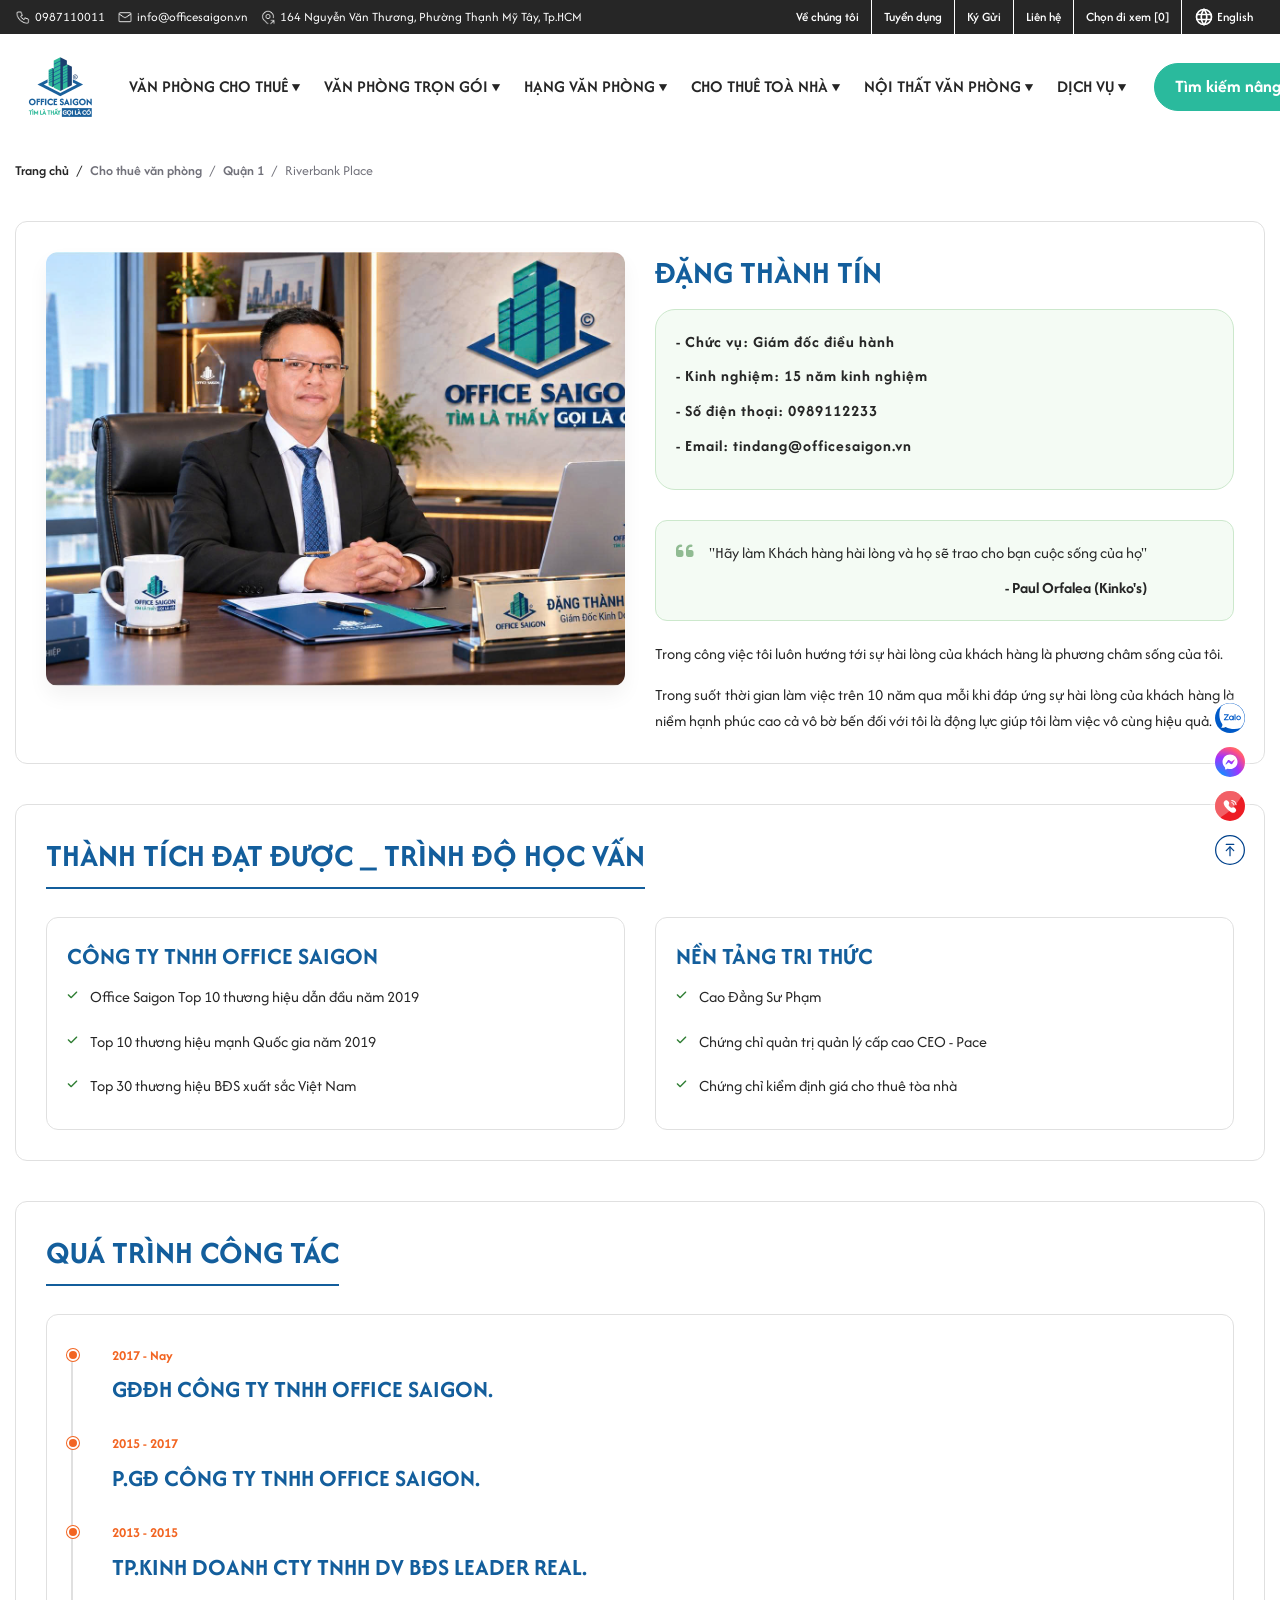
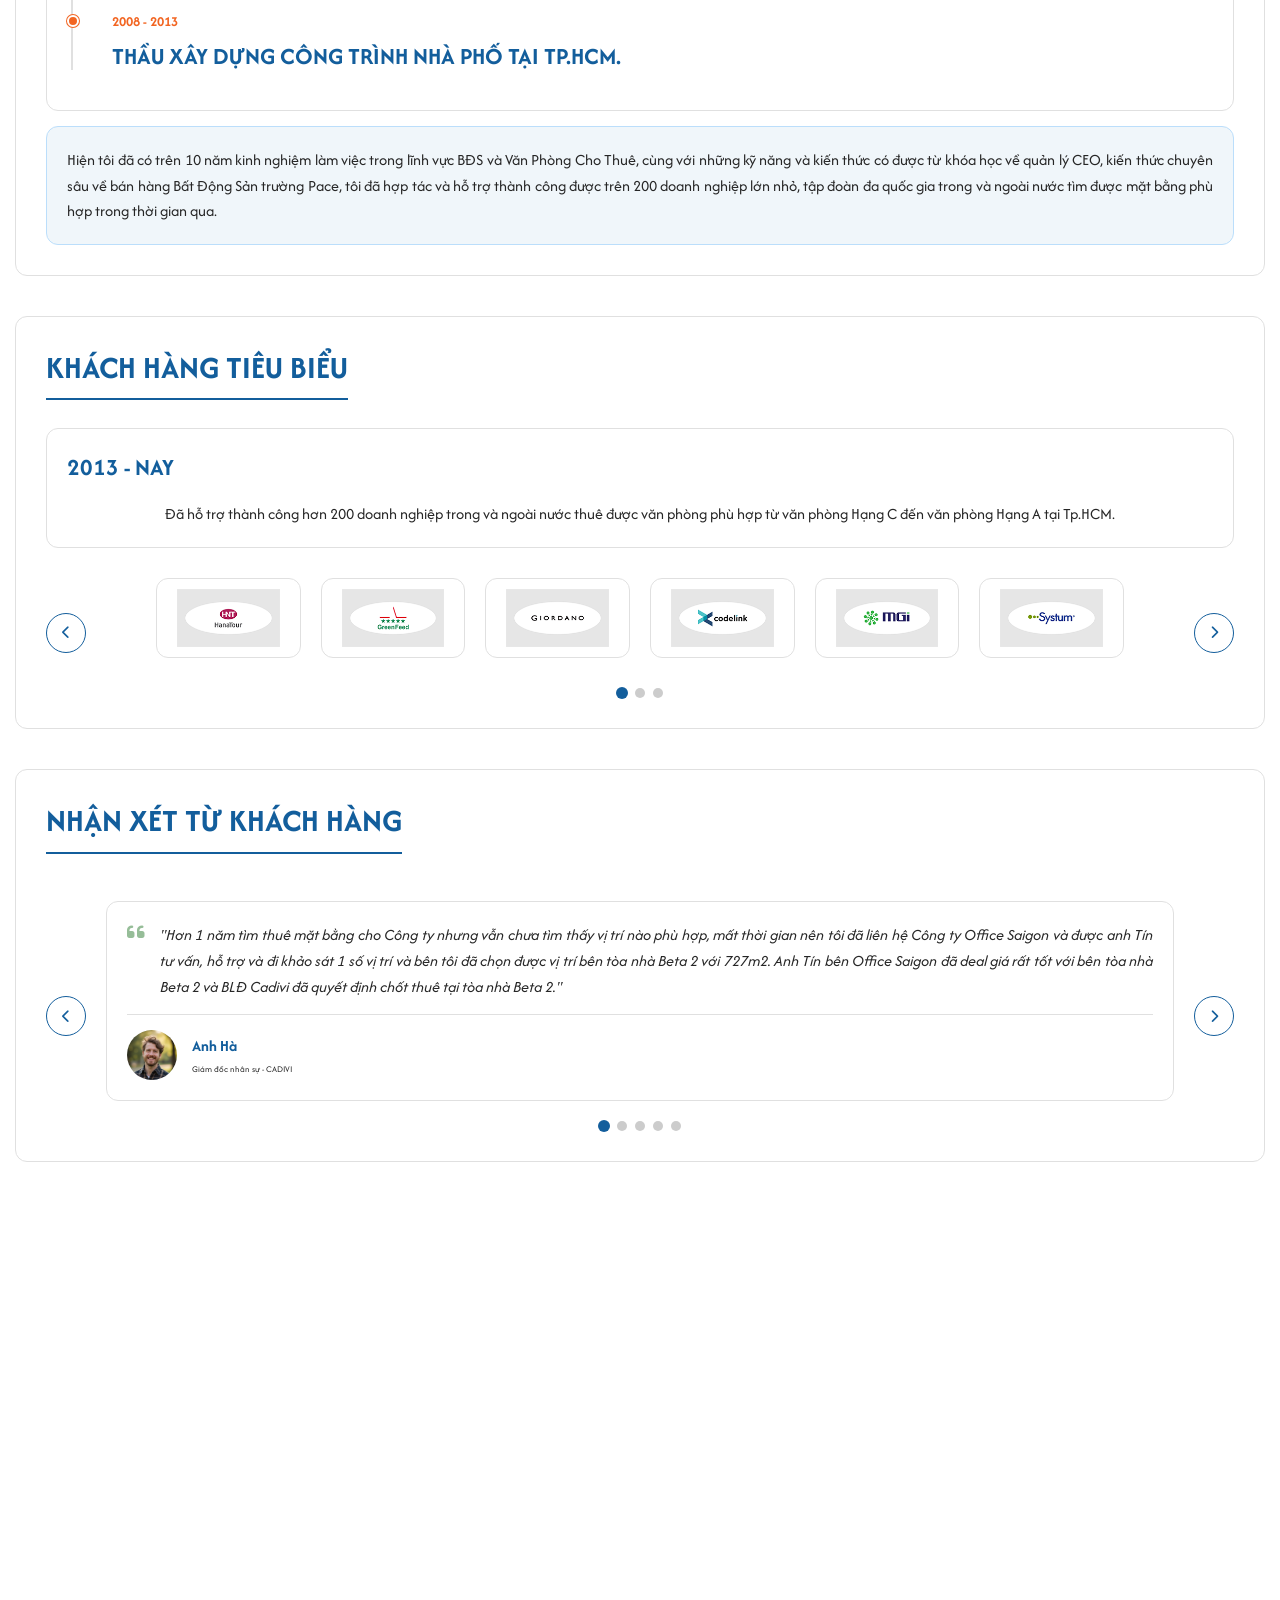
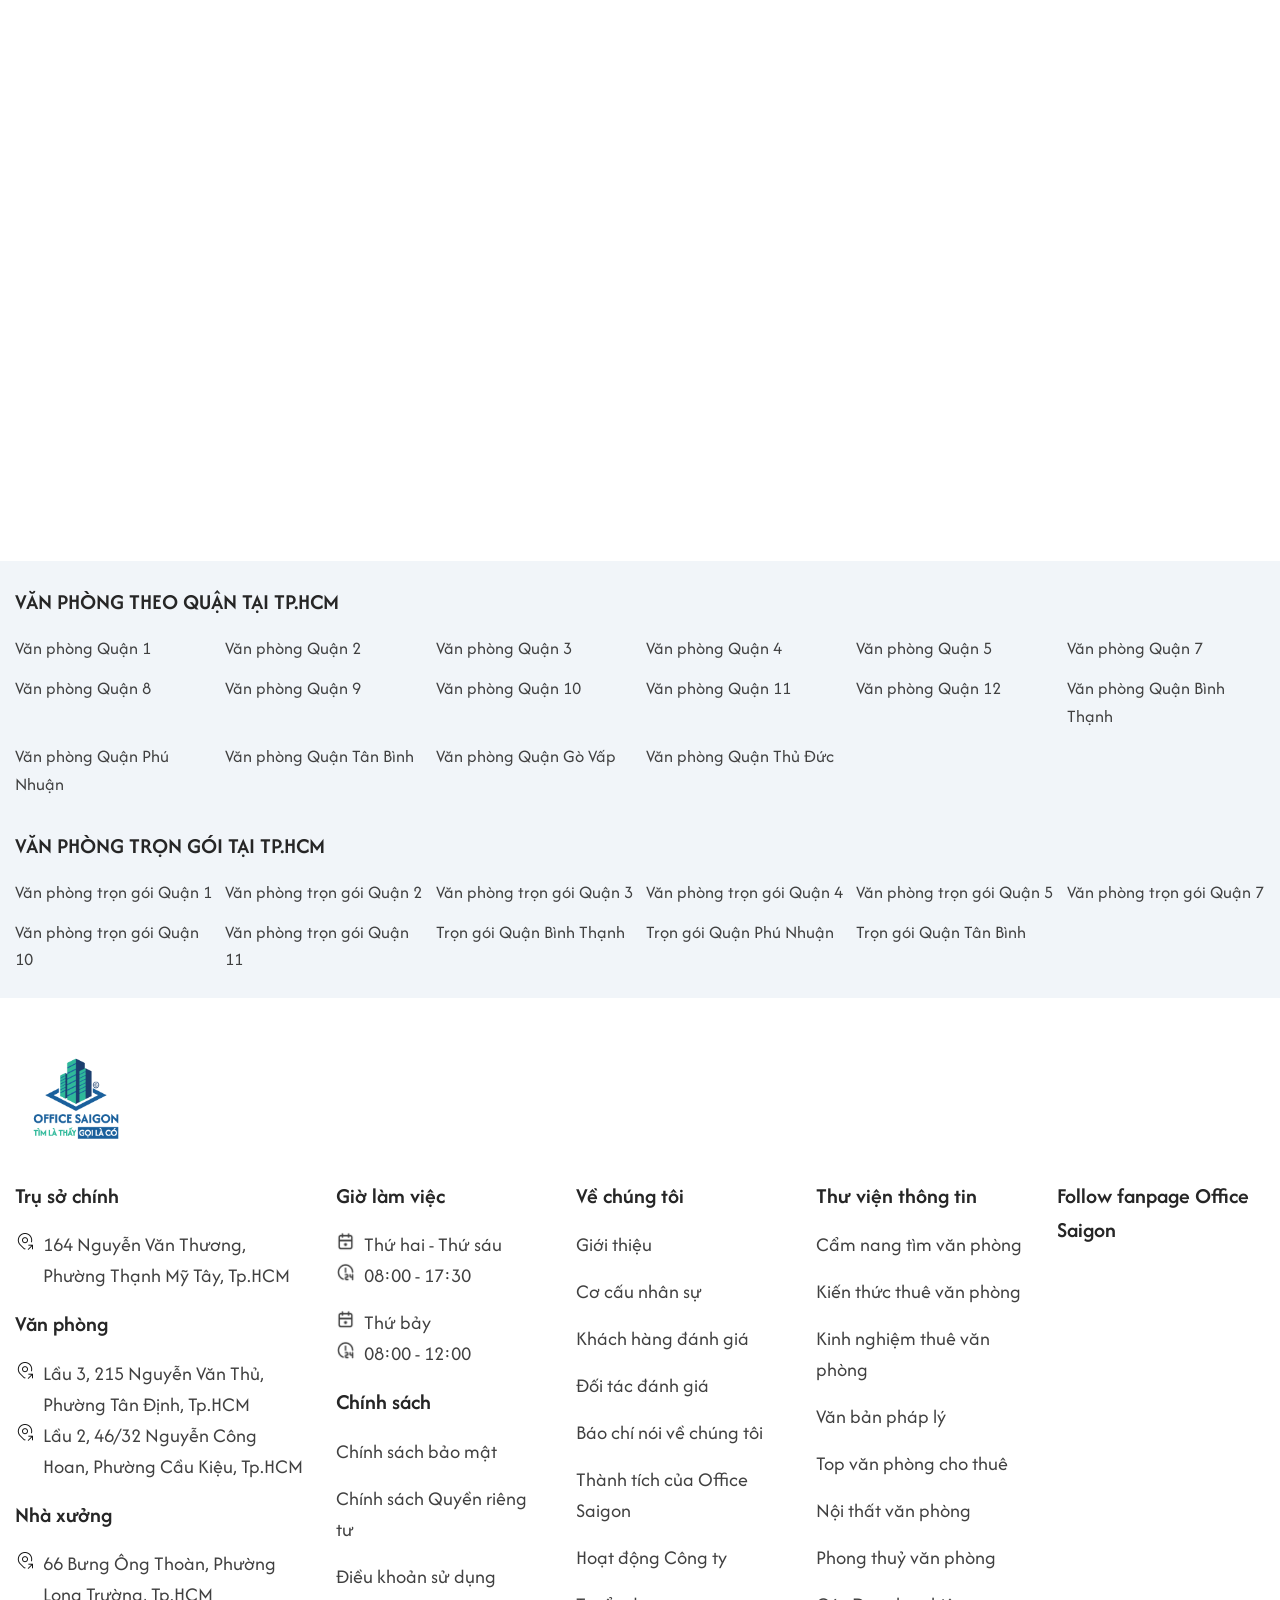
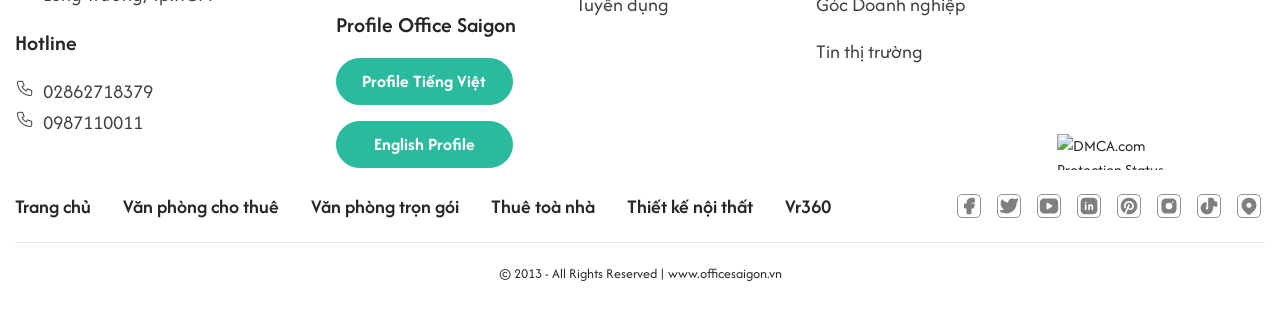
==== commit 3f38cb4e: "Edit cụm name" ====
--- a/index.html
+++ b/index.html
@@ -2418,7 +2418,7 @@
                     class="bdr12 osg-shadow-img osg-staff" style="max-width: 100%;" />
                 </div>
 
-                <div class="osg-box-flex">
+                <!-- <div class="osg-box-flex">
                   <p class="osg-exp-title osg-txt-orange t-upper t-bold mb-10">Giám đốc điều hành</p>
                   <h1 class="title-pri t-csec t-upper f-thr txt-spl is-inview mb-15">Đặng Thành Tín</h1>
 
@@ -2439,14 +2439,56 @@
                     Trong suốt thời gian làm việc trên 10 năm qua mỗi khi đáp ứng sự hài lòng của khách hàng là
                     niềm hạnh phúc cao cả vô bờ bến đối với tôi là động lực giúp tôi làm việc vô cùng hiệu quả.
                   </p>
+                </div> -->
+                <div class="osg-box-flex">
+                  <h1 class="title-pri t-csec t-upper f-thr txt-spl is-inview mb-15">Đặng Thành Tín
+                  </h1>
+                  <div class="osg-box-list">
+                    <p class="osg-exp-title t-bold mb-10"><span>- Chức vụ: </span>Giám đốc điều
+                      hành
+                    </p>
+                    <p class="osg-exp-title t-bold mb-10"><Span>- Kinh nghiệm: </Span>15 năm kinh
+                      nghiệm
+                    </p>
+                    <p class="osg-exp-title t-bold mb-10">
+                      <a href="tel:0989112233">
+                        <Span>- Số điện thoại: </Span>0989112233
+                      </a>
+                    </p>
+                    <p class="osg-exp-title t-bold mb-10">
+                      <a href="mailto:tindang@officesaigon.vn">
+                        <Span>- Email: </Span>tindang@officesaigon.vn
+                      </a>
+                    </p>
+                  </div>
+
+                  <div class="osg-quote-left-wrap bdr12 mb-20">
+                    <i class="fa-solid fa-quote-left osg-quote-icon"></i>
+                    <div>
+                      <p class="tt cus_address_product">
+                        "Hãy làm Khách hàng hài lòng và họ sẽ trao cho bạn cuộc sống của họ"
+                      </p>
+                      <p class="osg-mt-10 osg-t-right t-bold">- Paul Orfalea (Kinko's)</p>
+                    </div>
+                  </div>
+
+                  <p class="osg-text-justify mb-15">
+                    Trong công việc tôi luôn hướng tới sự hài lòng của khách hàng là phương châm sống của tôi.
+                  </p>
+                  <p class="osg-text-justify">
+                    Trong suốt thời gian làm việc trên 10 năm qua mỗi khi đáp ứng sự hài lòng của khách hàng là
+                    niềm hạnh phúc cao cả vô bờ bến đối với tôi là động lực giúp tôi làm việc vô cùng hiệu quả.
+                  </p>
                 </div>
+
+
               </div>
             </div>
 
             <!-- ================= NĂNG LỰC & HỌC VẤN ================= -->
             <div class="osg-section bdr12">
-              <h2 class="osg-section-title title-pri t-csec t-upper f-thr txt-spl is-inview mb-15">Chức vụ hiện tại &
-                Trình độ học vấn
+              <h2 class="osg-section-title title-pri t-csec t-upper f-thr txt-spl is-inview mb-15">Thành tích đạt được _
+                trình độ học vấn
               </h2>
               <div class="osg-grid-2">
                 <div class="osg-box bdr12">
--- a/template/Default/css/style-new2.css
+++ b/template/Default/css/style-new2.css
@@ -1679,6 +1679,15 @@
     flex-direction: column;
     height: 100%;
 }
+
+.osg-box-list {
+    border-radius: 20px;
+    border: 1px solid #cce8cc;
+    background: #f4fbf4;
+    margin-bottom: 30px;
+    padding: 20px;
+}
+
 .osg-section-title {
     color: var(--color-second);
     font-size: 1.2rem;
@@ -1688,16 +1697,16 @@
     display: inline-block;
 }
 .osg-exp-title {
-    font-size: 1.1rem;
+    font-size: 1.6rem;
     letter-spacing: 1px;
 }
 
 .osg-staff {
     /* max-width: 100%; */
     width: 600px;
-    height: 350px;
+    height: auto;
     display: block;
-    aspect-ratio: 16 / 9;
+    aspect-ratio: 4/3;
     object-fit: cover;
     overflow: hidden;
 }
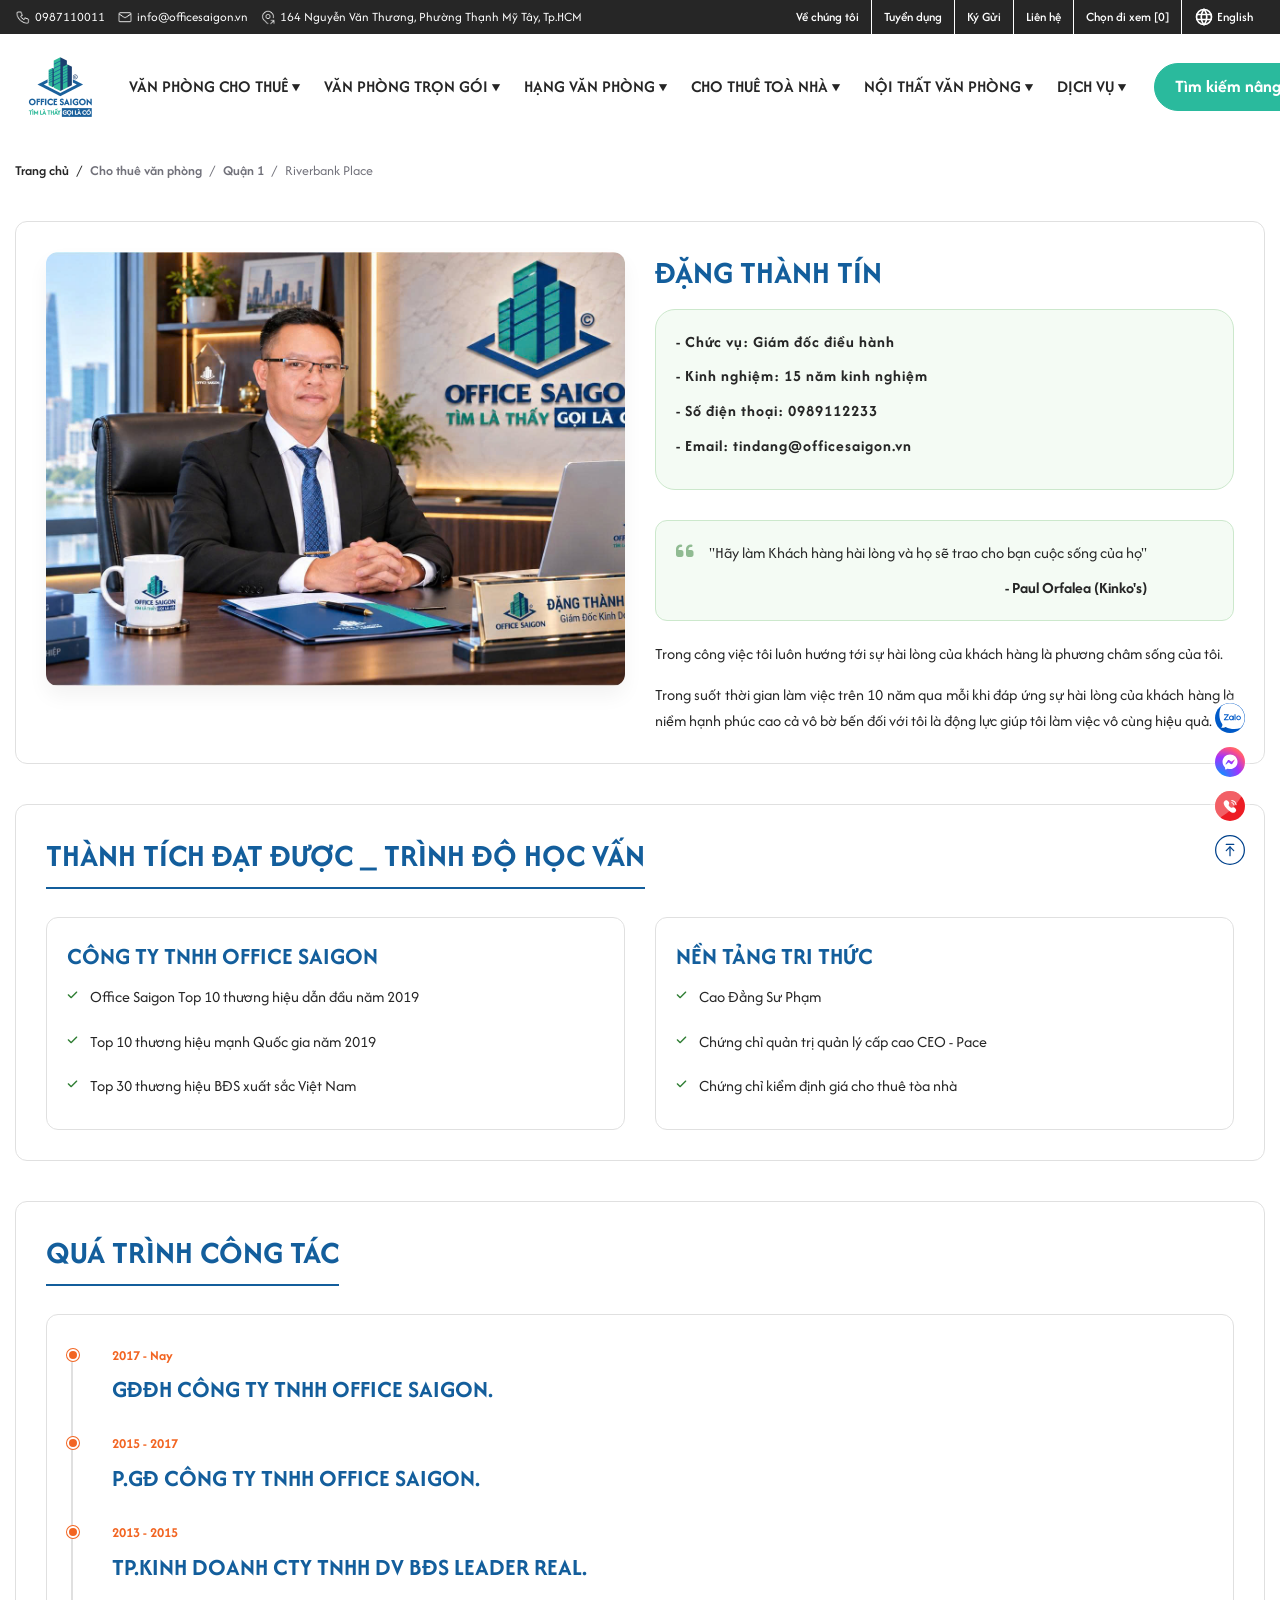
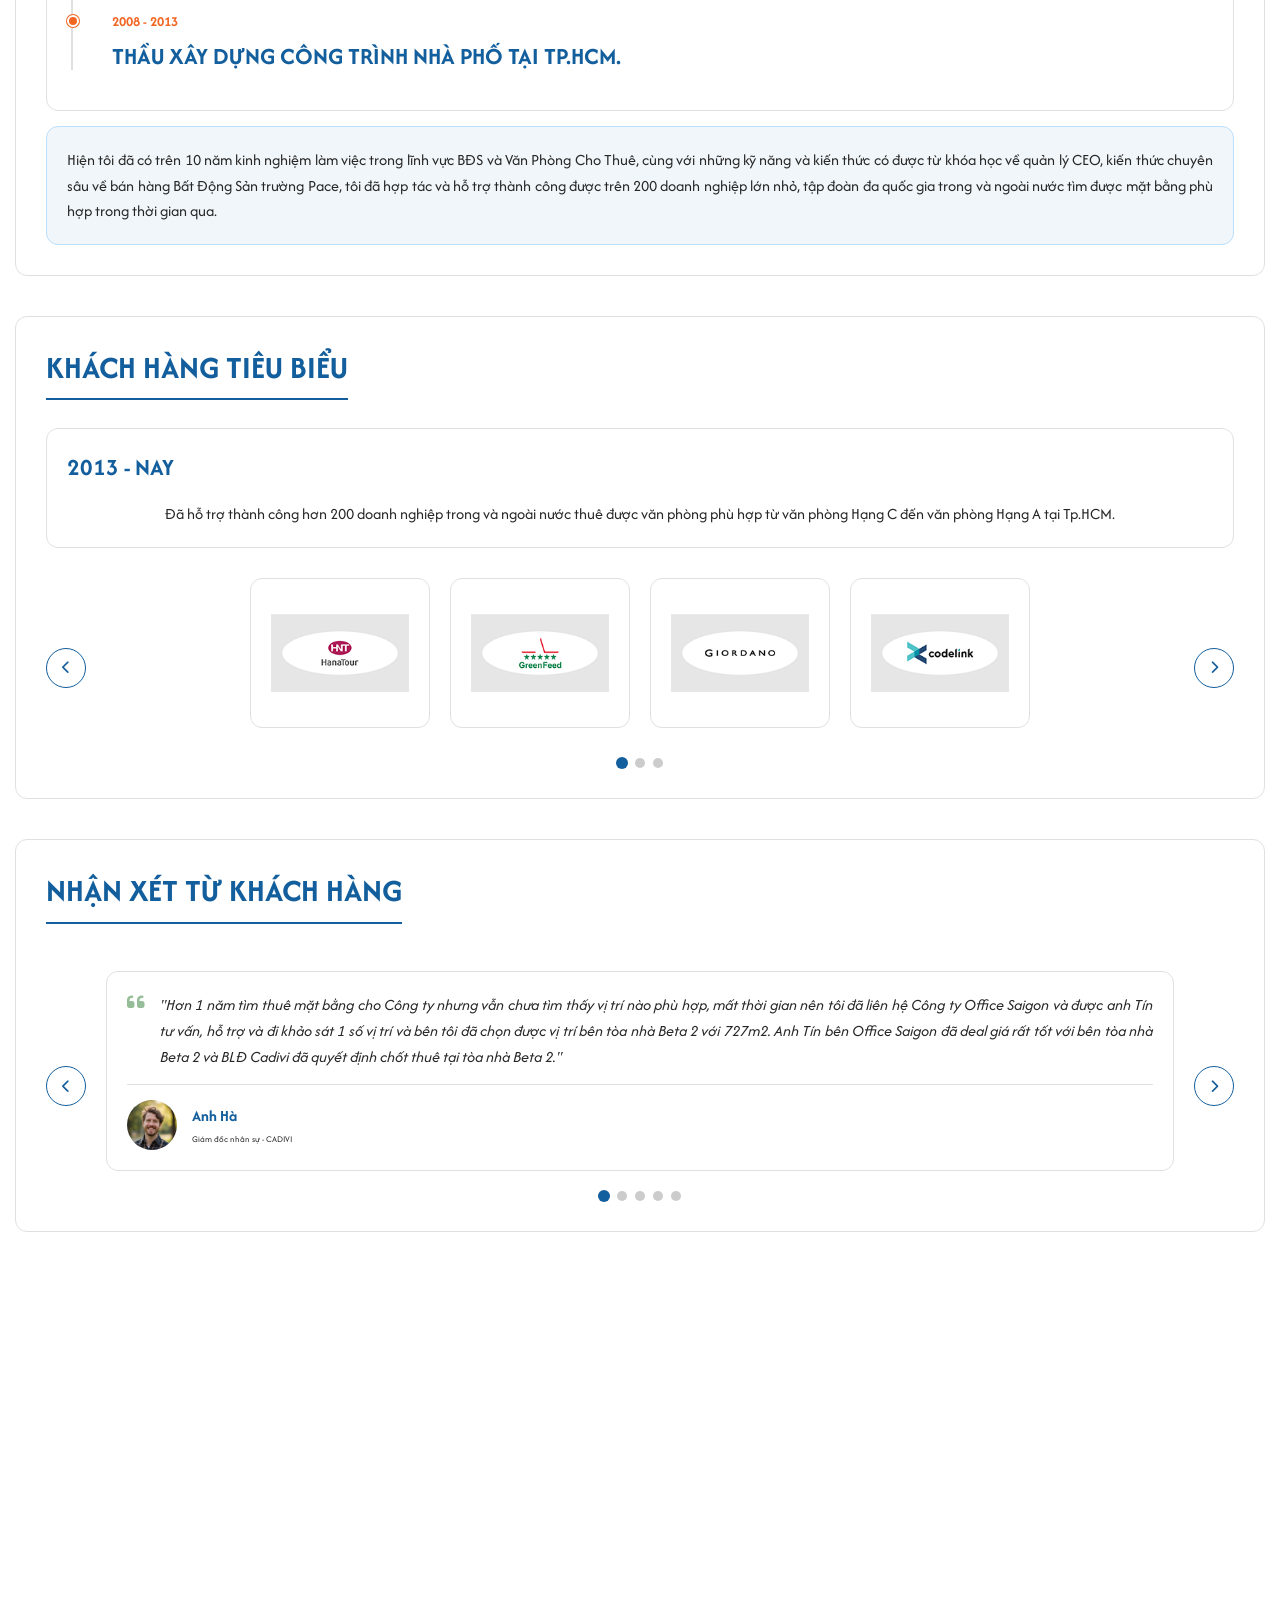
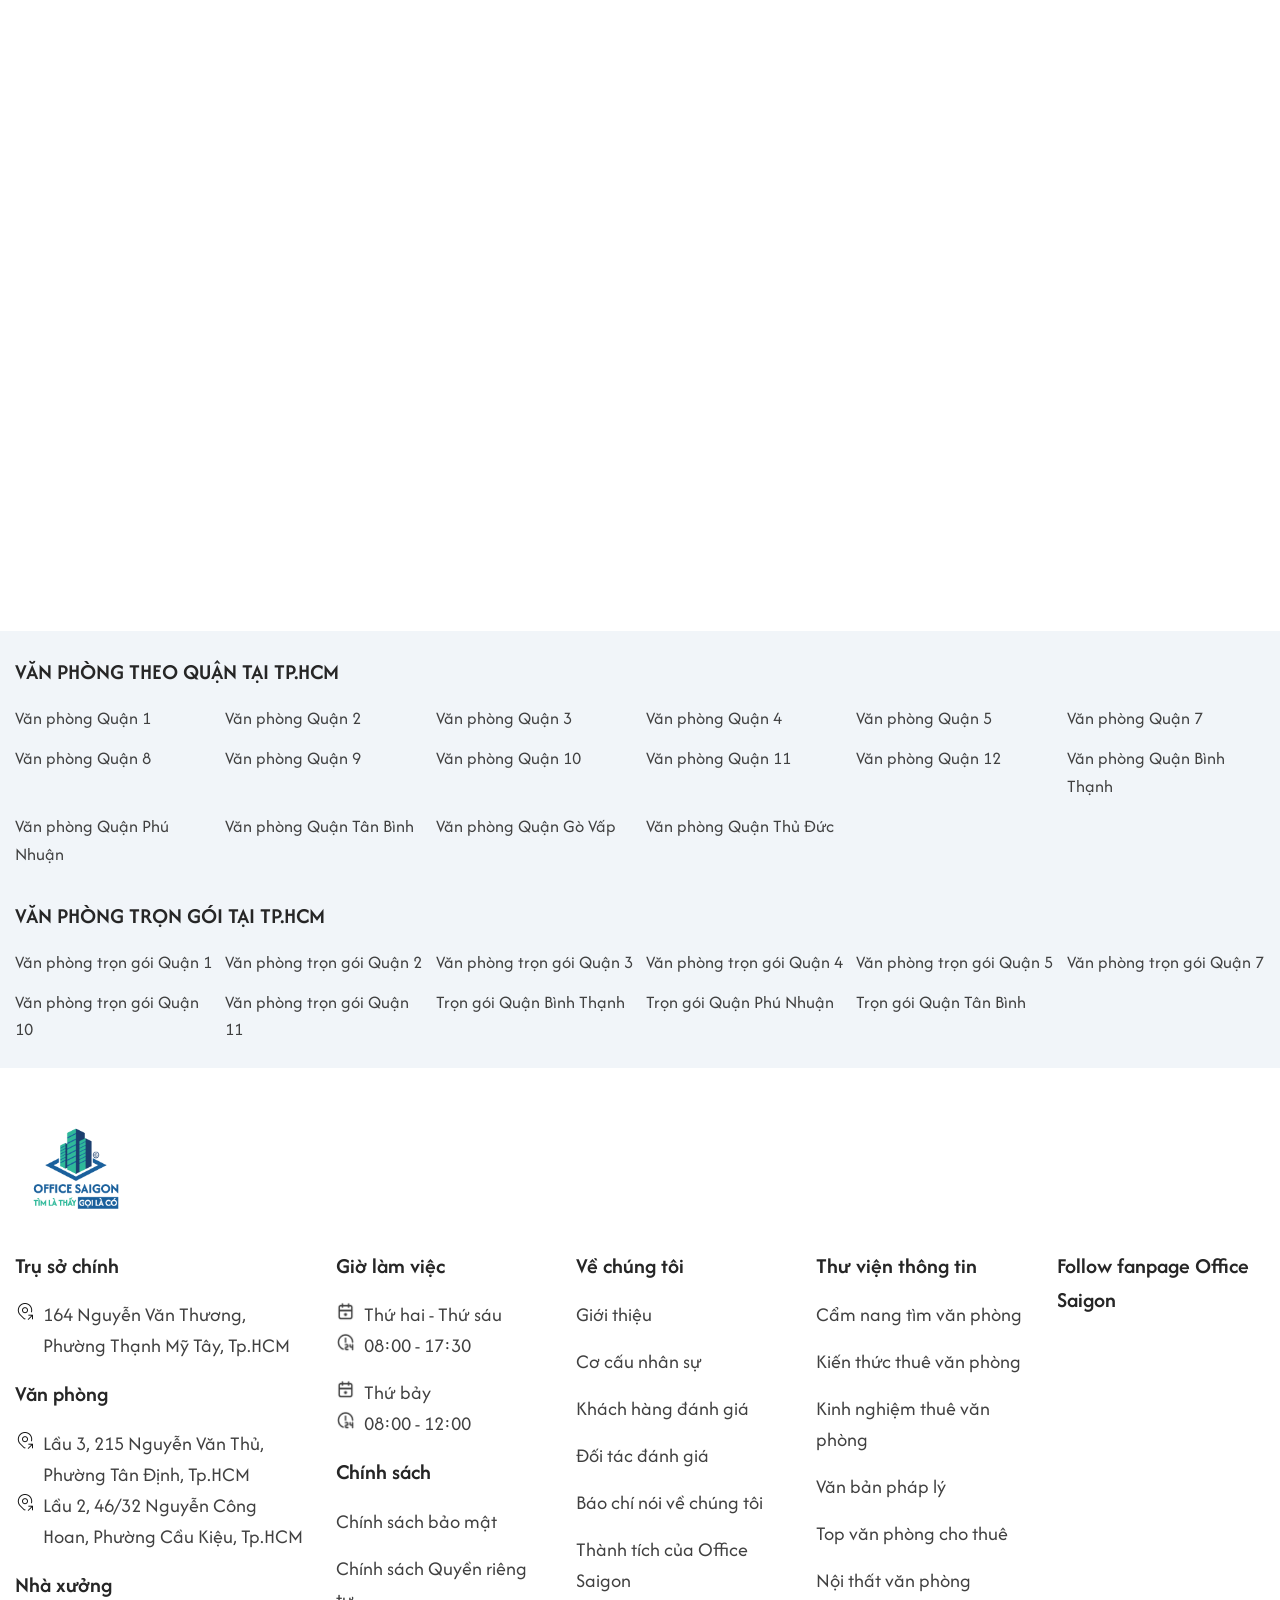
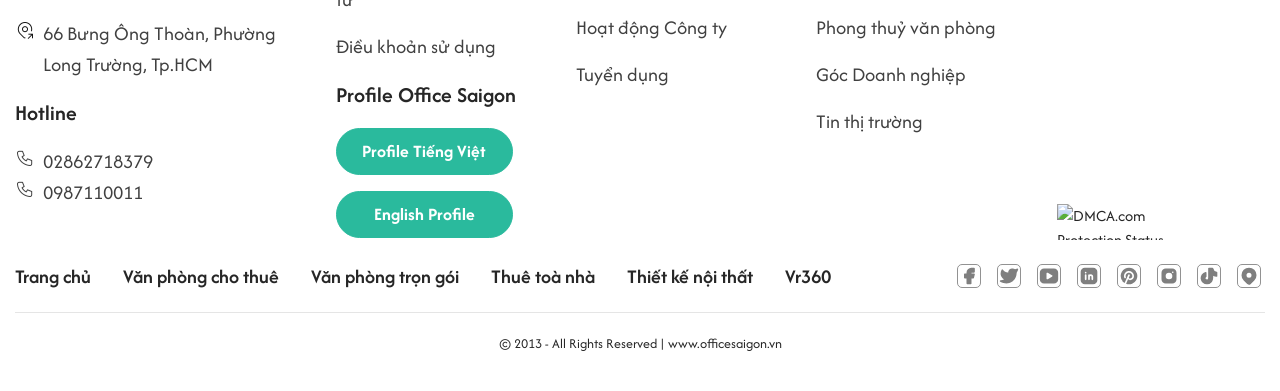
==== commit 24c10f5b: "edit slide" ====
--- a/index.html
+++ b/index.html
@@ -2604,9 +2604,9 @@
                           class="osg-client-logo bdr12" />
                         <img src="./data/upload/1594006649-Logo-CodeLink.png" alt="Logo-CodeLink"
                           class="osg-client-logo bdr12" />
-                        <img src="./data/upload/1594006671-Logo-MGi.png" alt="Logo-MGi" class="osg-client-logo bdr12" />
+                        <!-- <img src="./data/upload/1594006671-Logo-MGi.png" alt="Logo-MGi" class="osg-client-logo bdr12" />
                         <img src="./data/upload/1594006690-Logo-Systum.png" alt="Logo-Systum"
-                          class="osg-client-logo bdr12" />
+                          class="osg-client-logo bdr12" /> -->
                       </div>
                     </div>
 
@@ -2621,10 +2621,10 @@
                           class="osg-client-logo bdr12" />
                         <img src="./data/upload/1594006770-Logo-AChau.png" alt="Logo-AChau"
                           class="osg-client-logo bdr12" />
-                        <img src="./data/upload/1594006786-Logo-BW.png" alt="Logo-BW.png"
+                        <!-- <img src="./data/upload/1594006786-Logo-BW.png" alt="Logo-BW.png"
                           class="osg-client-logo bdr12" />
                         <img src="./data/upload/1594006799-Logo-ChoongNam.png" alt="Logo-ChoongNam.png"
-                          class="osg-client-logo bdr12" />
+                          class="osg-client-logo bdr12" /> -->
                       </div>
                     </div>
 
@@ -2639,10 +2639,10 @@
                           class="osg-client-logo bdr12" />
                         <img src="./data/upload/1594006879-Logo-Pizaza.png" alt="Logo-Pizaza"
                           class="osg-client-logo bdr12" />
-                        <img src="./data/upload/1594006894-Logo-NewSITC.png" alt="Logo-NewSITC"
+                        <!-- <img src="./data/upload/1594006894-Logo-NewSITC.png" alt="Logo-NewSITC"
                           class="osg-client-logo bdr12" />
                         <img src="./data/upload/1594006909-Logo-Pacific.png" alt="Logo-Pacific"
-                          class="osg-client-logo bdr12" />
+                          class="osg-client-logo bdr12" /> -->
                       </div>
                     </div>
                   </div>
--- a/template/Default/css/style-new2.css
+++ b/template/Default/css/style-new2.css
@@ -1793,7 +1793,7 @@
     padding: 10px 0;
 }
 .osg-client-logo {
-    height: 80px; /* Đặt chiều cao cố định để các logo đều nhau */
+    height: 150px; /* Đặt chiều cao cố định để các logo đều nhau */
     width: auto;
     max-width: 180px;
     padding: 10px 20px;
@@ -2014,6 +2014,10 @@
     .osg-slider-btn {
         display: none;
     }
+
+    .osg-staff {
+        aspect-ratio: 4/3;
+    }
 }
 
 @media screen and (max-width: 576px) {
